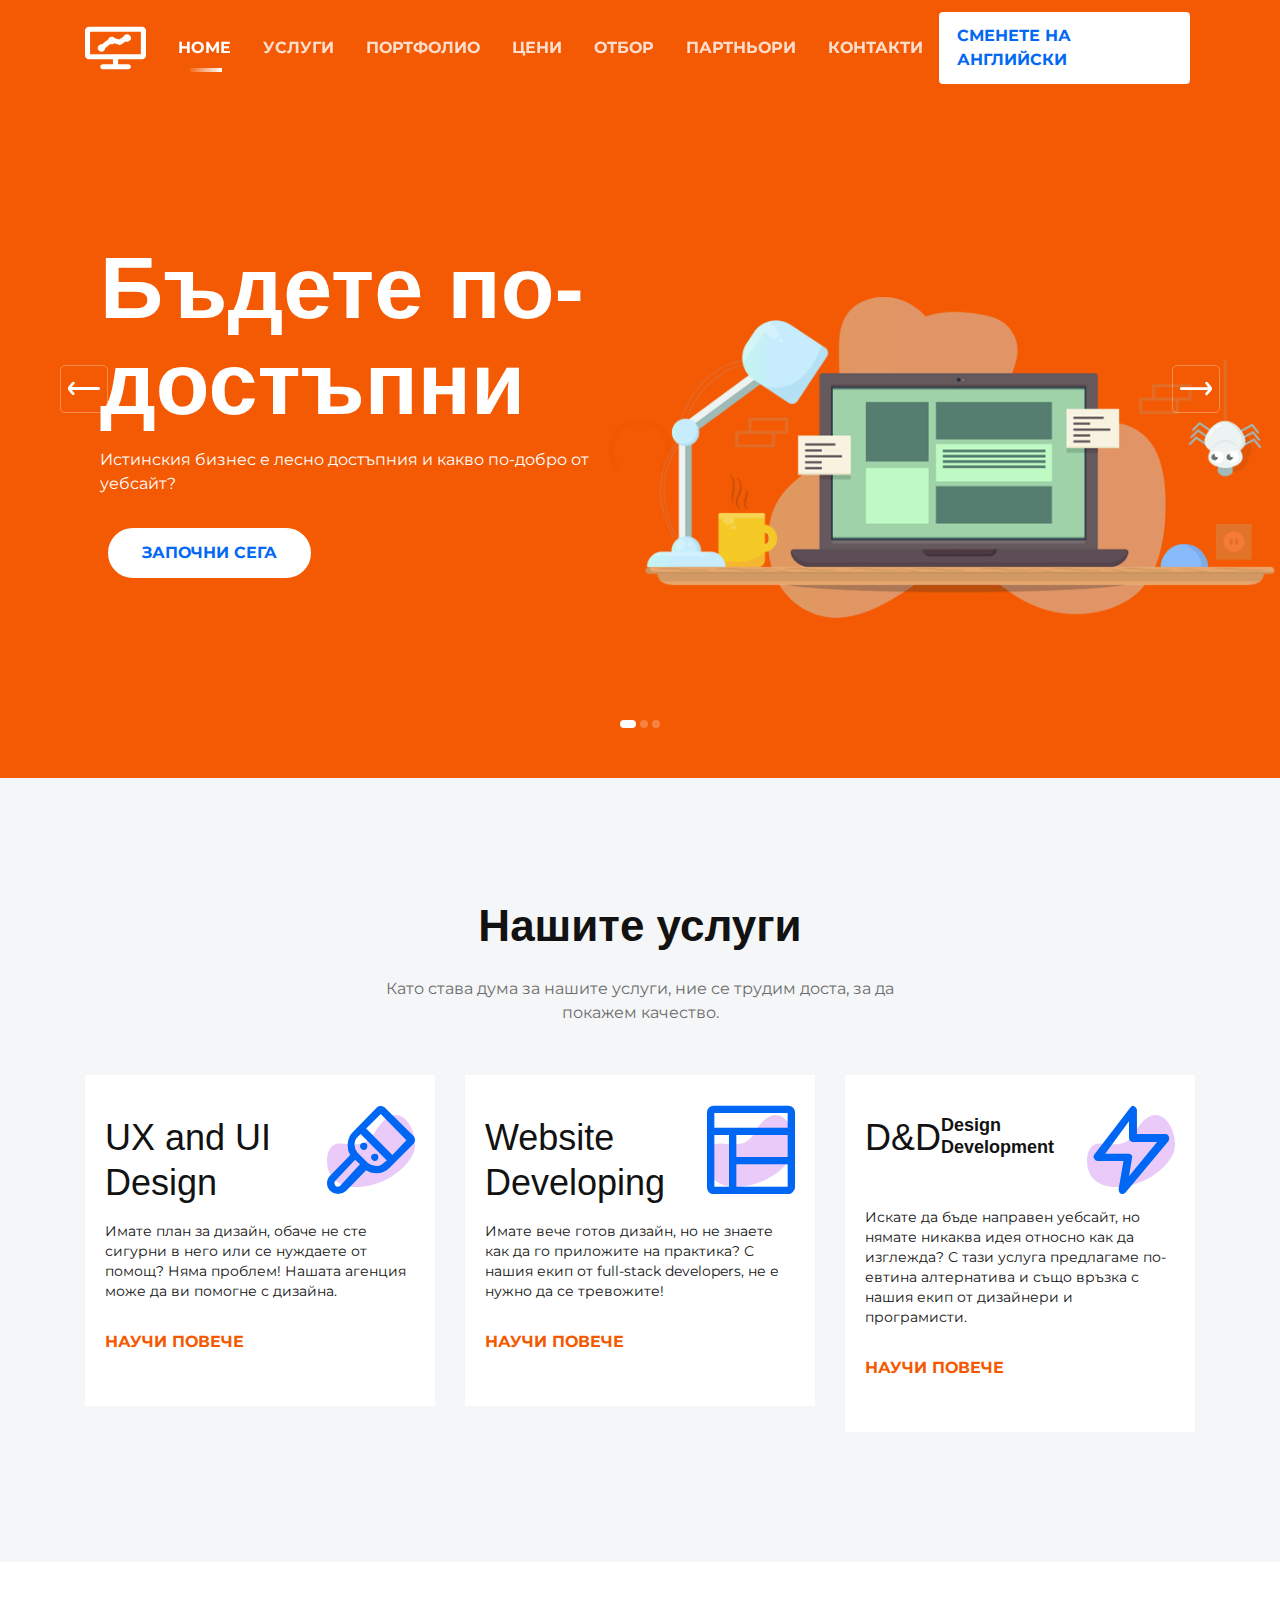
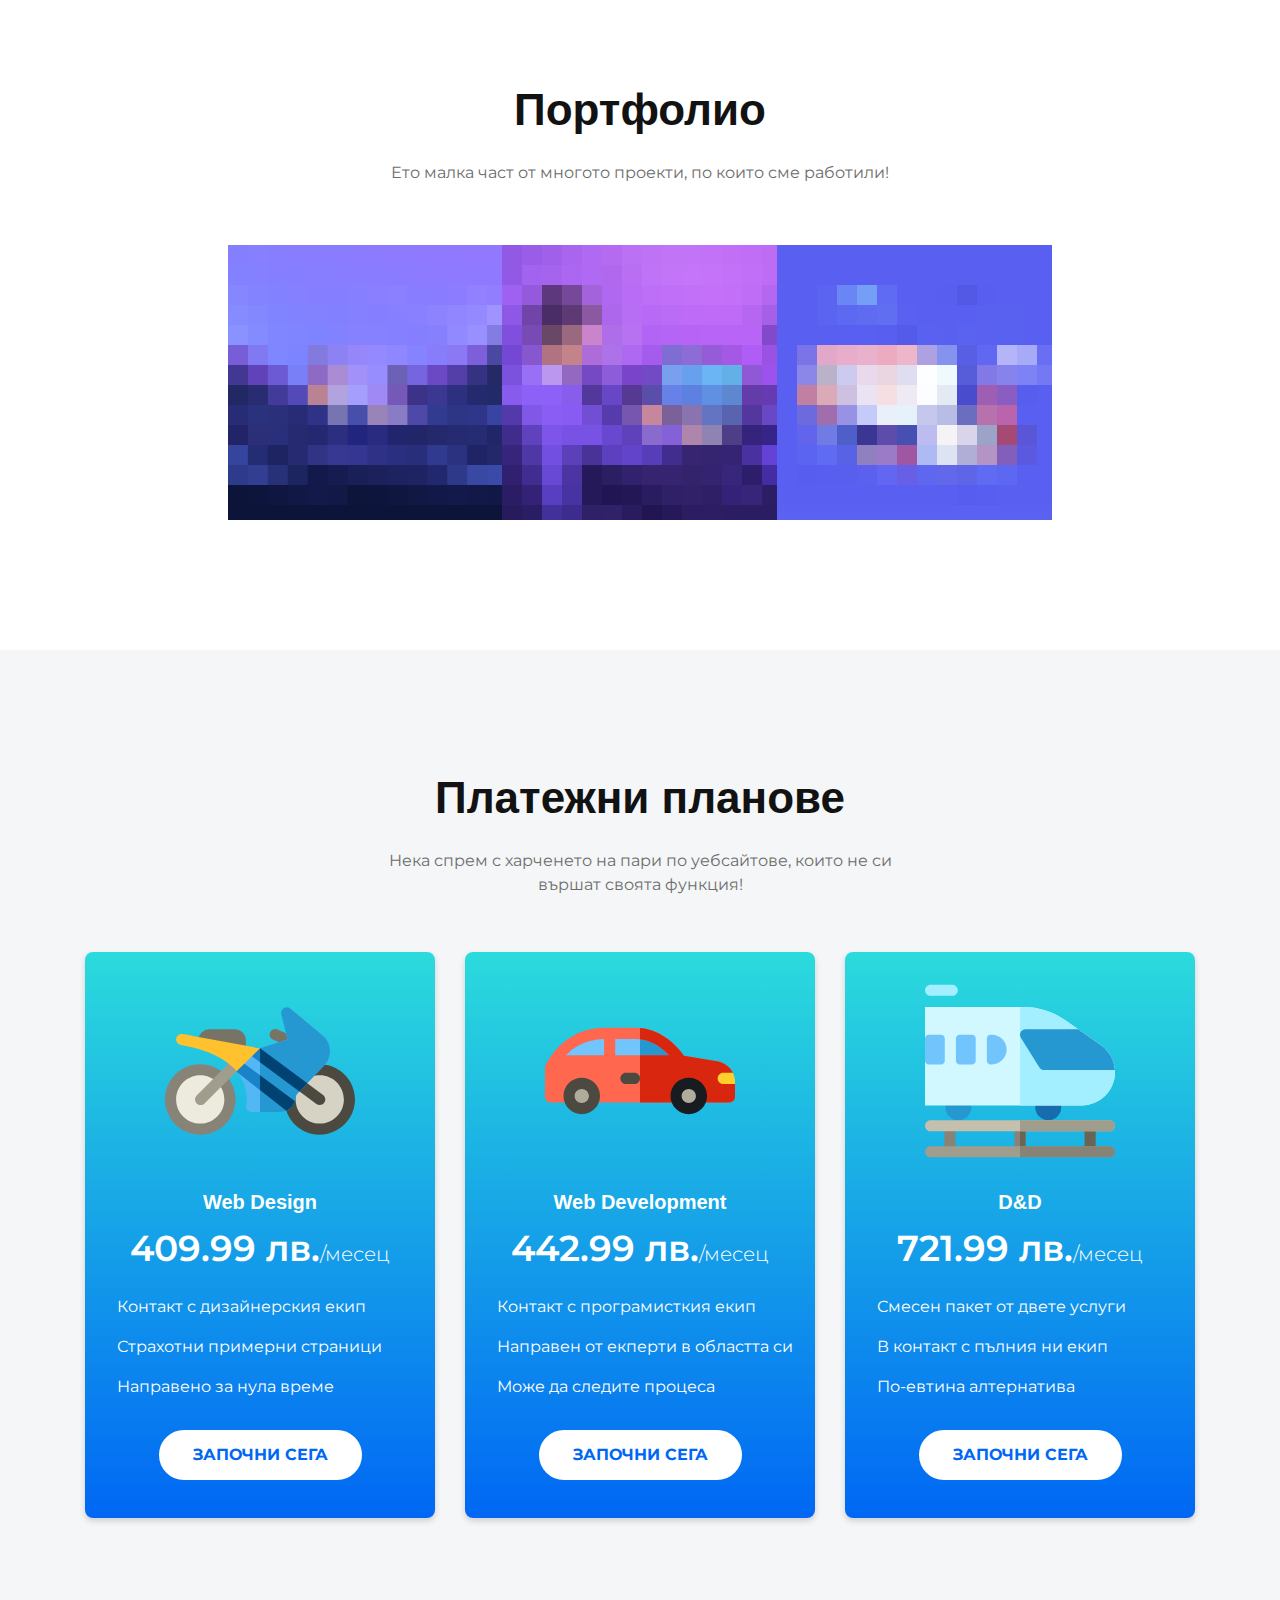
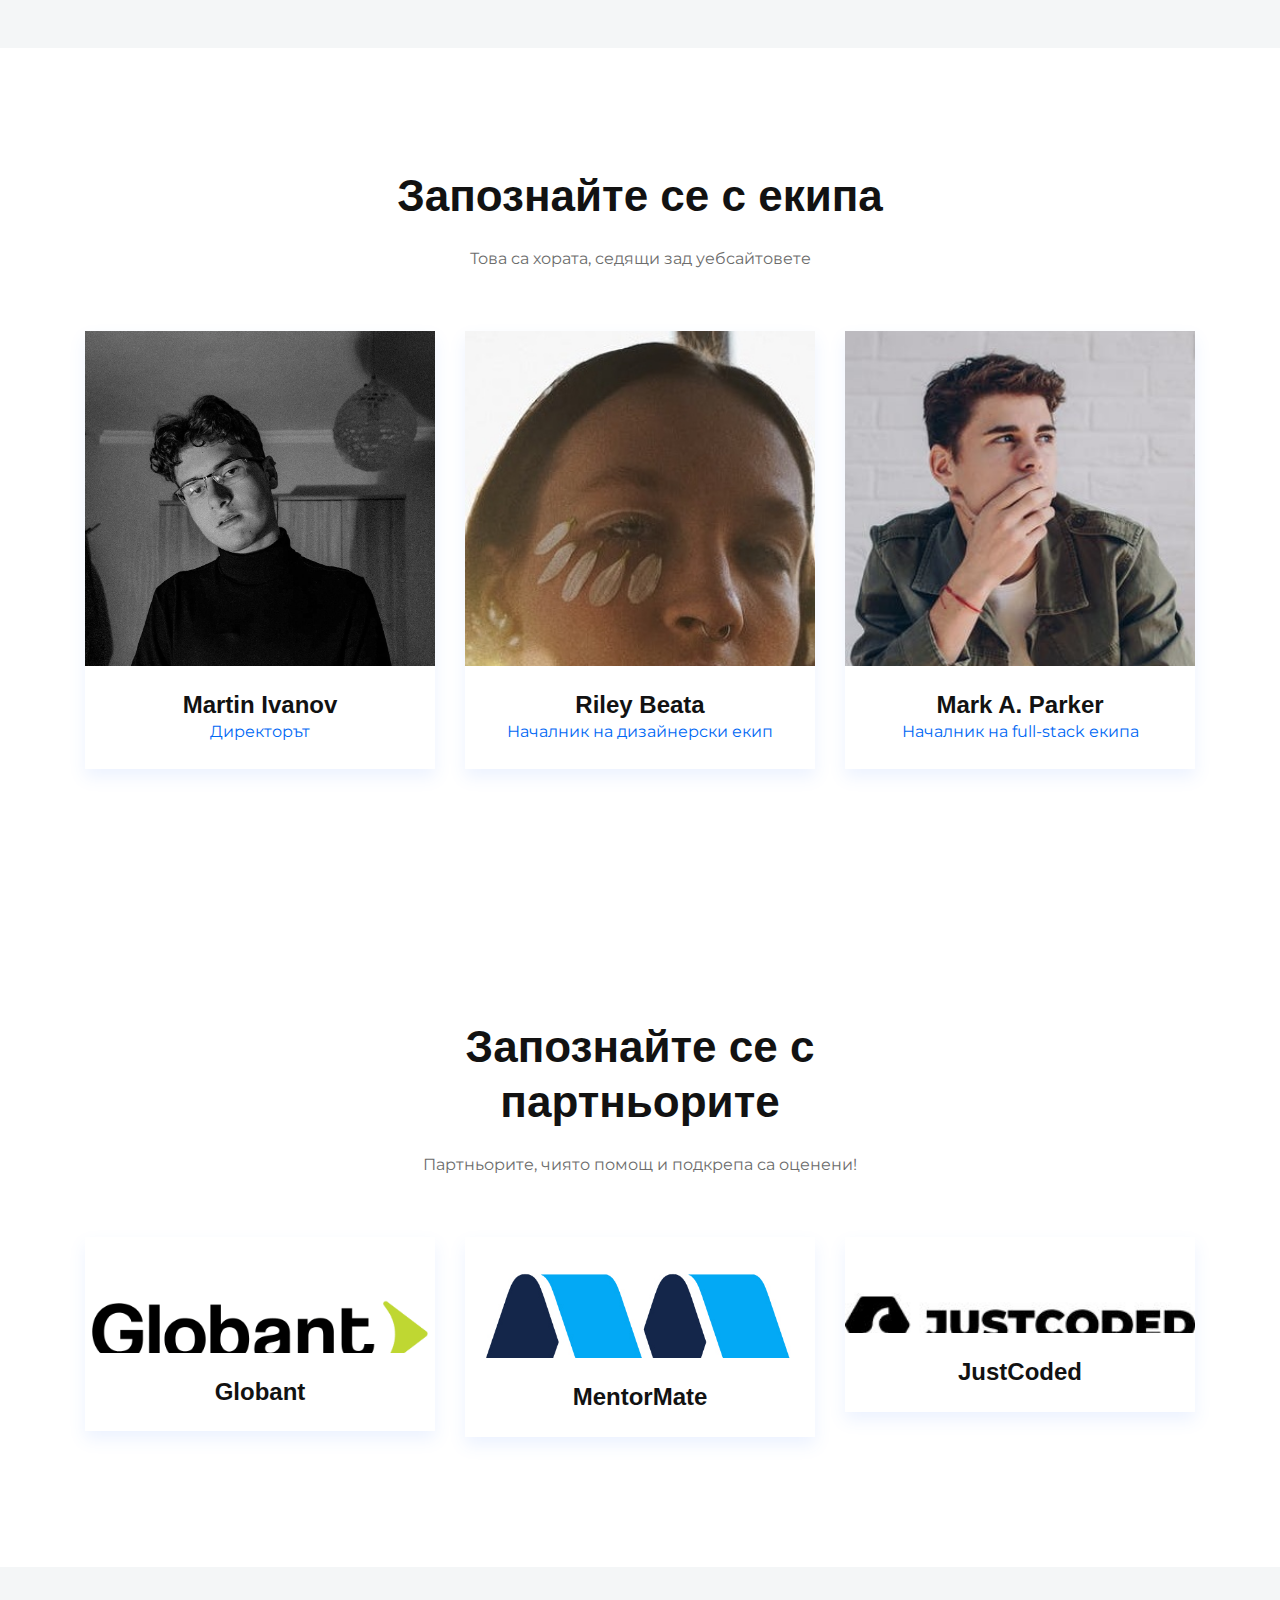
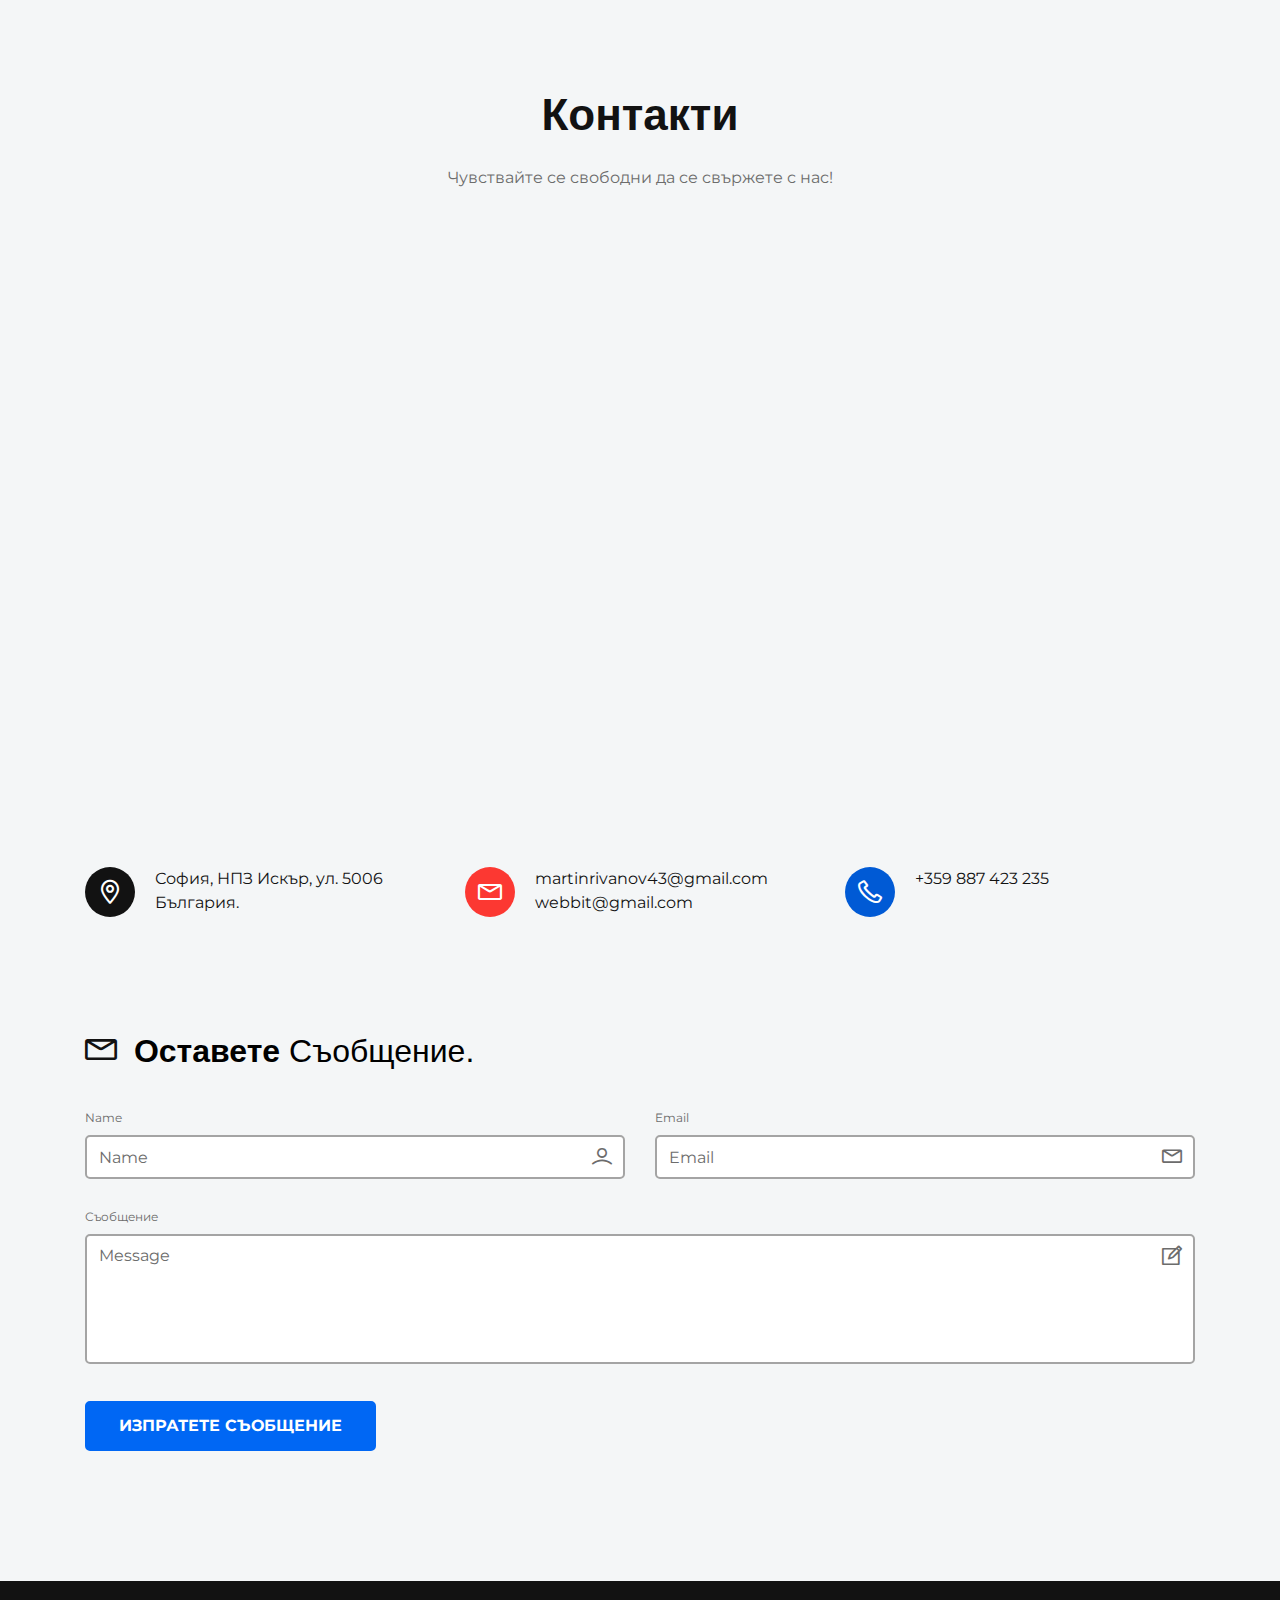
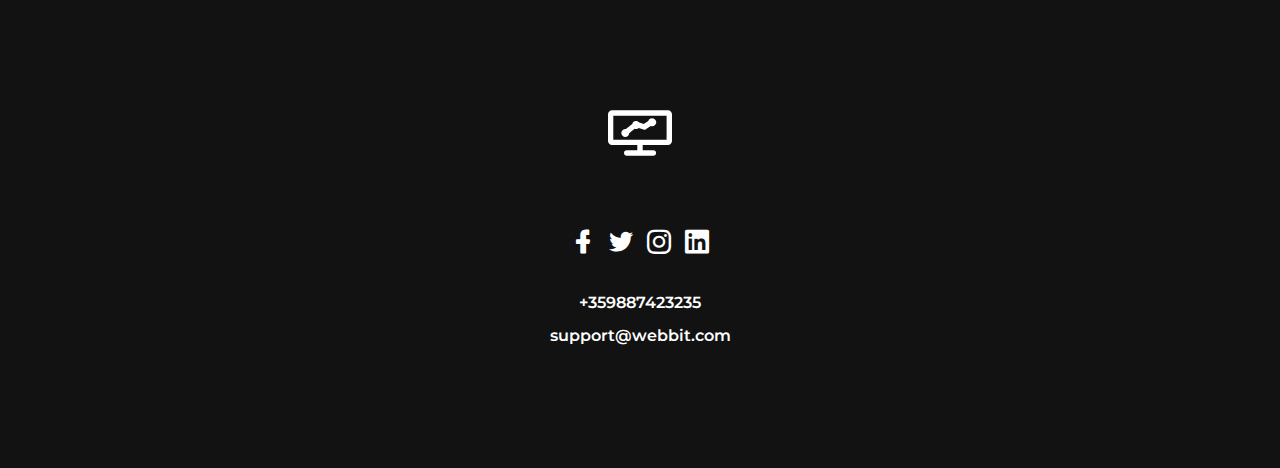
==== smash-template-opl/index-bg.html @ 9e61ef56 "Add files via upload" ====
<!doctype html>
<html class="no-js" lang="en">

<head>
    <meta charset="utf-8">
    
    <!--====== Title ======-->
    <title>Smash - Bootstrap Business Template</title>
    
    <meta name="description" content="">
    <meta name="viewport" content="width=device-width, initial-scale=1">

    <!--====== Favicon Icon ======-->
    <link rel="shortcut icon" href="assets/images/favicon.png" type="image/png">
        
    <!--====== Magnific Popup CSS ======-->
    <link rel="stylesheet" href="assets/css/magnific-popup.css">
        
    <!--====== Slick CSS ======-->
    <link rel="stylesheet" href="assets/css/slick.css">
        
    <!--====== Line Icons CSS ======-->
    <link rel="stylesheet" href="assets/css/LineIcons.css">
        
    <!--====== Bootstrap CSS ======-->
    <link rel="stylesheet" href="assets/css/bootstrap.min.css">
    
    <!--====== Default CSS ======-->
    <link rel="stylesheet" href="assets/css/default.css">
    
    <!--====== Style CSS ======-->
    <link rel="stylesheet" href="assets/css/style-bg.css">
    
</head>

<body>
    <!--[if IE]>
    <p class="browserupgrade">You are using an <strong>outdated</strong> browser. Please <a href="https://browsehappy.com/">upgrade your browser</a> to improve your experience and security.</p>
  <![endif]-->
   
    <!--====== PRELOADER PART START ======-->

    <div class="preloader">
        <div class="loader">
            <div class="ytp-spinner">
                <div class="ytp-spinner-container">
                    <div class="ytp-spinner-rotator">
                        <div class="ytp-spinner-left">
                            <div class="ytp-spinner-circle"></div>
                        </div>
                        <div class="ytp-spinner-right">
                            <div class="ytp-spinner-circle"></div>
                        </div>
                    </div>
                </div>
            </div>
        </div>
    </div>

    <!--====== PRELOADER PART ENDS ======-->
    
    <!--====== NAVBAR TWO PART START ======-->

    <section class="navbar-area">
        <div class="container">
            <div class="row">
                <div class="col-lg-12">
                    <nav class="navbar navbar-expand-lg">
                       
                        <a class="navbar-brand" href="#">
                            <img src="assets/images/logo.svg" alt="Logo">
                        </a>
                        
                        <button class="navbar-toggler" type="button" data-toggle="collapse" data-target="#navbarTwo" aria-controls="navbarTwo" aria-expanded="false" aria-label="Toggle navigation">
                            <span class="toggler-icon"></span>
                            <span class="toggler-icon"></span>
                            <span class="toggler-icon"></span>
                        </button>

                        <div class="collapse navbar-collapse sub-menu-bar" id="navbarTwo">
                            <ul class="navbar-nav m-auto">
                                <li class="nav-item active"><a class="page-scroll" href="#home">home</a></li>
                                <li class="nav-item"><a class="page-scroll" href="#services">Услуги</a></li>
                                <li class="nav-item"><a class="page-scroll" href="#portfolio">Портфолио</a></li>
                                <li class="nav-item"><a class="page-scroll" href="#pricing">Цени</a></li>
                                <li class="nav-item"><a class="page-scroll" href="#team">Отбор</a></li>
                                <li class="nav-item"><a class="page-scroll" href="#partners">Партньори</a></li>
                                <li class="nav-item"><a class="page-scroll" href="#contact">Контакти</a></li>
                            </ul>
                        </div>
                        
                        <div class="navbar-btn d-none d-sm-inline-block">
                            <ul>
                                <li><a class="solid" href="index.html">Сменете на английски</a></li>
                            </ul>
                        </div>
                    </nav> <!-- navbar -->
                </div>
            </div> <!-- row -->
        </div> <!-- container -->
    </section>

    <!--====== NAVBAR TWO PART ENDS ======-->
    
    <!--====== SLIDER PART START ======-->

    <section id="home" class="slider_area">
        <div id="carouselThree" class="carousel slide" data-ride="carousel">
            <ol class="carousel-indicators">
                <li data-target="#carouselThree" data-slide-to="0" class="active"></li>
                <li data-target="#carouselThree" data-slide-to="1"></li>
                <li data-target="#carouselThree" data-slide-to="2"></li>
            </ol>

            <div class="carousel-inner">
                <div class="carousel-item active">
                    <div class="container">
                        <div>
                            <div class="col-lg-6">
                                <div class="slider-content">
                                    <h1 class="title">Бъдете по-достъпни</h1>
                                    <p class="text">Истинския бизнес е лесно достъпния и какво по-добро от уебсайт?</p>
                                    <ul class="slider-btn rounded-buttons">
                                        <li><a class="main-btn rounded-one page-scroll" href="#pricing">Започни Сега</a></li>
                                    </ul>
                                </div>
                            </div>
                        </div> <!-- row -->
                    </div> <!-- container -->
                    <div class="slider-image-box d-none d-lg-flex align-items-end">
                        <div class="slider-image">
                            <img src="assets/images/slider/1.png" alt="Hero">
                        </div> <!-- slider-imgae -->
                    </div> <!-- slider-imgae box -->
                </div> <!-- carousel-item -->

                <div class="carousel-item">
                    <div class="container">
                        <div>
                            <div class="col-lg-6">
                                <div class="slider-content">
                                    <h1 class="title">Влезте в бъдещето</h1>
                                    <p class="text">Наша политика е, че добрият уебсайт е този с крачка напред във времето откъм дизайн и съдържание</p>
                                    <ul class="slider-btn rounded-buttons">
                                        <li><a class="main-btn rounded-one page-scroll" href="#pricing">Започни Сега</a></li>
                                    </ul>
                                </div>
                            </div>
                        </div> <!-- row -->
                    </div> <!-- container -->
                    <div class="slider-image-box d-none d-lg-flex align-items-end">
                        <div class="slider-image">
                            <img src="assets/images/slider/2.png" alt="Hero">
                        </div> <!-- slider-imgae -->
                    </div> <!-- slider-imgae box -->
                </div> <!-- carousel-item -->

                <div class="carousel-item">
                    <div class="container">
                        <div>
                            <div class="col-lg-6">
                                <div class="slider-content">
                                    <h1 class="title">Експерти в областта си</h1>
                                    <p class="text">Събрахме експерти на едно място с една цел - да помагат на бизнеса.</p>
                                    <ul class="slider-btn rounded-buttons">
                                        <li><a class="main-btn rounded-one page-scroll" href="#pricing">Започни Сега</a></li>
                                    </ul>
                                </div> <!-- slider-content -->
                            </div>
                        </div> <!-- row -->
                    </div> <!-- container -->
                    <div class="slider-image-box d-none d-lg-flex align-items-end">
                        <div class="slider-image">
                            <img src="assets/images/slider/3.png" alt="Hero">
                        </div> <!-- slider-imgae -->
                    </div> <!-- slider-imgae box -->
                </div> <!-- carousel-item -->
            </div>

            <a class="carousel-control-prev" href="#carouselThree" role="button" data-slide="prev">
                <i class="lni lni-arrow-left"></i>
            </a>
            <a class="carousel-control-next" href="#carouselThree" role="button" data-slide="next">
                <i class="lni lni-arrow-right"></i>
            </a>
        </div>
    </section>

    <!--====== SLIDER PART ENDS ======-->
    
    <!--====== FEATRES TWO PART START ======-->

    <section id="services" class="features-area">
        <div class="container">
            <div class="row justify-content-center">
                <div class="col-lg-6 col-md-10">
                    <div class="section-title text-center pb-10">
                        <h3 class="title">Нашите услуги</h3>
                        <p class="text">Като става дума за нашите услуги, ние се трудим доста, за да покажем качество.</p>
                    </div> <!-- row -->
                </div>
            </div> <!-- row -->
            <div class="row justify-content-center">
                <div class="col-lg-4 col-md-7 col-sm-9">
                    <div class="single-features mt-40">
                        <div class="features-title-icon d-flex justify-content-between">
                            <h4 class="features-title"><a href="#">UX and UI Design</a></h4>
                            <div class="features-icon">
                                <i class="lni lni-brush"></i>
                                <img class="shape" src="assets/images/f-shape-1.svg" alt="Shape">
                            </div>
                        </div>
                        <div class="features-content">
                            <p class="text">Имате план за дизайн, обаче не сте сигурни в него или се нуждаете от помощ? Няма проблем! Нашата агенция може да ви помогне с дизайна.</p>
                            <a class="features-btn" href="#">НАУЧИ ПОВЕЧЕ</a>
                        </div>
                    </div> <!-- single features -->
                </div>
                <div class="col-lg-4 col-md-7 col-sm-9">
                    <div class="single-features mt-40">
                        <div class="features-title-icon d-flex justify-content-between">
                            <h4 class="features-title"><a href="#">Website Developing</a></h4>
                            <div class="features-icon">
                                <i class="lni lni-layout"></i>
                                <img class="shape" src="assets/images/f-shape-1.svg" alt="Shape">
                            </div>
                        </div>
                        <div class="features-content">
                            <p class="text">Имате вече готов дизайн, но не знаете как да го приложите на практика? С нашия екип от full-stack developers, не е нужно да се тревожите!</p>
                            <a class="features-btn" href="#">НАУЧИ ПОВЕЧЕ</a>
                        </div>
                    </div> <!-- single features -->
                </div>
                <div class="col-lg-4 col-md-7 col-sm-9">
                    <div class="single-features mt-40">
                        <div class="features-title-icon d-flex justify-content-between">
                            <h4 class="features-title"><a href="#">D&D</a></h4>
                            <h5>Design Development</h5>
                            <div class="features-icon">
                                <i class="lni lni-bolt"></i>
                                <img class="shape" src="assets/images/f-shape-1.svg" alt="Shape">
                            </div>
                        </div>
                        <div class="features-content">
                            <p class="text">Искате да бъде направен уебсайт, но нямате никаква идея относно как да изглежда? С тази услуга предлагаме по-евтина алтернатива и също връзка с нашия екип от дизайнери и програмисти.</p>
                            <a class="features-btn" href="#">НАУЧИ ПОВЕЧЕ</a>
                        </div>
                    </div> <!-- single features -->
                </div>
            </div> <!-- row -->
        </div> <!-- container -->
    </section>

    <!--====== FEATRES TWO PART ENDS ======-->
    
    <!--====== PORTFOLIO PART START ======-->

    <section id="portfolio" class="portfolio-area portfolio-four pb-100">
        <div class="container">
            <div class="row justify-content-center">
                <div class="col-lg-6 col-md-10">
                    <div class="section-title text-center pb-10">
                        <h3 class="title">Портфолио</h3>
                        <p class="text">Ето малка част от многото проекти, по които сме работили!</p>
                    </div> <!-- section title -->
                </div>
            </div> <!-- row -->
            <div class="row">
                <div class="col-lg-9 col-md-9">
                    <div class="row no-gutters grid mt-50">
                        <div class="col-lg-4 col-sm-6 branding-4 planning-4">
                            <div class="single-portfolio">
                                <div class="portfolio-image">
                                    <a href="assets/websites/Demo Landing/index.html"><img src="assets/images/portfolio/1.png" alt=""></a>
                                </div>
                            </div> <!-- single portfolio -->
                        </div>
                        <div class="col-lg-4 col-sm-6 marketing-4 research-4">
                            <div class="single-portfolio">
                                <div class="portfolio-image">
                                    <a href="assets/websites/Exam/index.html"><img src="assets/images/portfolio/2.png" alt=""></a>
                                </div>
                            </div> <!-- single portfolio -->
                        </div>
                        <div class="col-lg-4 col-sm-6 branding-4 marketing-4">
                            <div class="single-portfolio">
                                <div class="portfolio-image">
                                    <a href="assets/websites/The Eating Healthy Experience/index.html"><img src="assets/images/portfolio/3.png" alt=""></a>
                                </div>
                            </div> <!-- single portfolio -->
                        </div>
                    </div> <!-- row -->
                </div>
            </div> <!-- row -->
        </div> <!-- container -->
    </section>

    <!--====== PORTFOLIO PART ENDS ======-->
    
    <!--====== PRINICNG START ======-->

    <section id="pricing" class="pricing-area ">
        <div class="container">
            <div class="row justify-content-center">
                <div class="col-lg-6 col-md-10">
                    <div class="section-title text-center pb-25">
                        <h3 class="title">Платежни планове</h3>
                        <p class="text">Нека спрем с харченето на пари по уебсайтове, които не си вършат своята функция!</p>
                    </div> <!-- section title -->
                </div>
            </div> <!-- row -->
            <div class="row justify-content-center">
                <div class="col-lg-4 col-md-7 col-sm-9">
                    <div class="pricing-style mt-30">
                        <div class="pricing-icon text-center">
                            <img src="assets/images/basic.svg" alt="">
                        </div>
                        <div class="pricing-header text-center">
                            <h5 class="sub-title">Web Design</h5>
                            <p class="month"><span class="price">409.99 лв.</span>/месец</p>
                        </div>
                        <div class="pricing-list">
                            <ul>
                                <li><i class="lni lni-check-mark-circle"></i> Контакт с дизайнерския екип</li>
                                <li><i class="lni lni-check-mark-circle"></i> Страхотни примерни страници</li>
                                <li><i class="lni lni-check-mark-circle"></i> Направено за нула време</li>
                            </ul>
                        </div>
                        <div class="pricing-btn rounded-buttons text-center">
                            <a class="main-btn rounded-one" href="#">Започни Сега</a>
                        </div>    
                    </div> <!-- pricing style one -->
                </div>
                
                <div class="col-lg-4 col-md-7 col-sm-9">
                    <div class="pricing-style mt-30">
                        <div class="pricing-icon text-center">
                            <img src="assets/images/pro.svg" alt="">
                        </div>
                        <div class="pricing-header text-center">
                            <h5 class="sub-title">Web Development</h5>
                            <p class="month"><span class="price">442.99 лв.</span>/месец</p>
                        </div>
                        <div class="pricing-list">
                            <ul>
                                <li><i class="lni lni-check-mark-circle"></i> Контакт с програмисткия екип</li>
                                <li><i class="lni lni-check-mark-circle"></i> Направен от екперти в областта си</li>
                                <li><i class="lni lni-check-mark-circle"></i> Може да следите процеса</li>
                            </ul>
                        </div>
                        <div class="pricing-btn rounded-buttons text-center">
                            <a class="main-btn rounded-one" href="#">Започни Сега</a>
                        </div>
                    </div> <!-- pricing style one -->
                </div>
                
                <div class="col-lg-4 col-md-7 col-sm-9">
                    <div class="pricing-style mt-30">
                        <div class="pricing-icon text-center">
                            <img src="assets/images/enterprise.svg" alt="">
                        </div>
                        <div class="pricing-header text-center">
                            <h5 class="sub-title">D&D</h5>
                            <p class="month"><span class="price">721.99 лв.</span>/месец</p>
                        </div>
                        <div class="pricing-list">
                            <ul>
                                <li><i class="lni lni-check-mark-circle"></i> Смесен пакет от двете услуги</li>
                                <li><i class="lni lni-check-mark-circle"></i> В контакт с пълния ни екип</li>
                                <li><i class="lni lni-check-mark-circle"></i> По-евтина алтернатива</li>
                            </ul>
                        </div>
                        <div class="pricing-btn rounded-buttons text-center">
                            <a class="main-btn rounded-one" href="#">Започни Сега</a>
                        </div>
                    </div> <!-- pricing style one -->
                </div>
            </div> <!-- row -->
        </div> <!-- container -->
    </section>

    <!--====== PRINICNG ENDS ======-->
    
    <!--====== TEAM START ======-->

    <section id="team" class="team-area pt-120 pb-130">
        <div class="container">
            <div class="row justify-content-center">
                <div class="col-lg-6 col-md-10">
                    <div class="section-title text-center pb-30">
                        <h3 class="title">Запознайте се с екипа</h3>
                        <p class="text">Това са хората, седящи зад уебсайтовете</p>
                    </div> <!-- section title -->
                </div>
            </div> <!-- row -->
            <div class="row">
                <div class="col-lg-4 col-sm-6">
                    <div class="team-style-eleven text-center mt-30 wow fadeIn" data-wow-duration="1s" data-wow-delay="0s">
                        <div class="team-image">
                            <img src="assets/images/team-1.jpg" alt="Team">
                        </div>
                        <div class="team-content">
                            <div class="team-social">
                                <ul class="social">
                                    <li><a href="#"><i class="lni lni-facebook-filled"></i></a></li>
                                    <li><a href="#"><i class="lni lni-instagram"></i></a></li>
                                </ul>
                            </div>
                            <h4 class="team-name"><a href="#">Martin Ivanov</a></h4>
                            <span class="sub-title">Директорът</span>
                        </div>
                    </div> <!-- single team -->
                </div>
                <div class="col-lg-4 col-sm-6">
                    <div class="team-style-eleven text-center mt-30 wow fadeIn" data-wow-duration="1s" data-wow-delay="0s">
                        <div class="team-image">
                            <img src="assets/images/team-2.jpg" alt="Team">
                        </div>
                        <div class="team-content">
                            <div class="team-social">
                                <ul class="social">
                                    <li><a href="#"><i class="lni lni-facebook-filled"></i></a></li>
                                    <li><a href="#"><i class="lni lni-twitter-original"></i></a></li>
                                    <li><a href="#"><i class="lni lni-linkedin-original"></i></a></li>
                                    <li><a href="#"><i class="lni lni-instagram"></i></a></li>
                                </ul>
                            </div>
                            <h4 class="team-name"><a href="#">Riley Beata</a></h4>
                            <span class="sub-title">Началник на дизайнерски екип</span>
                        </div>
                    </div> <!-- single team -->
                </div>
                <div class="col-lg-4 col-sm-6">
                    <div class="team-style-eleven text-center mt-30 wow fadeIn" data-wow-duration="1s" data-wow-delay="0s">
                        <div class="team-image">
                            <img src="assets/images/team-3.jpg" alt="Team">
                        </div>
                        <div class="team-content">
                            <div class="team-social">
                                <ul class="social">
                                    <li><a href="#"><i class="lni lni-facebook-filled"></i></a></li>
                                    <li><a href="#"><i class="lni lni-twitter-original"></i></a></li>
                                    <li><a href="#"><i class="lni lni-linkedin-original"></i></a></li>
                                    <li><a href="#"><i class="lni lni-instagram"></i></a></li>
                                </ul>
                            </div>
                            <h4 class="team-name"><a href="#">Mark A. Parker</a></h4>
                            <span class="sub-title">Началник на full-stack екипа</span>
                        </div>
                    </div> <!-- single team -->
                </div>
            </div> <!-- row -->
        </div> <!-- container -->
    </section>

    <!--====== TEAM  ENDS ======-->

    <section id="partners" class="team-area pt-120 pb-130">
        <div class="container">
            <div class="row justify-content-center">
                <div class="col-lg-6 col-md-10">
                    <div class="section-title text-center pb-30">
                        <h3 class="title">Запознайте се с партньорите</h3>
                        <p class="text">Партньорите, чиято помощ и подкрепа са оценени!</p>
                    </div> <!-- section title -->
                </div>
            </div> <!-- row -->
            <div class="row">
                <div class="col-lg-4 col-sm-6">
                    <div class="team-style-eleven text-center mt-30 wow fadeIn" data-wow-duration="1s" data-wow-delay="0s">
                        <div class="team-image">
                            <img src="assets/images/part-1.png" alt="Team">
                        </div>
                        <div class="team-content">
                            <h4 class="team-name"><a href="#">Globant</a></h4>
                        </div>
                    </div> <!-- single team -->
                </div>
                <div class="col-lg-4 col-sm-6">
                    <div class="team-style-eleven text-center mt-30 wow fadeIn" data-wow-duration="1s" data-wow-delay="0s">
                        <div class="team-image">
                            <img src="assets/images/partt-2.png" alt="Team">
                        </div>
                        <div class="team-content">
                            <h4 class="team-name"><a href="#">MentorMate</a></h4>
                        </div>
                    </div> <!-- single team -->
                </div>
                <div class="col-lg-4 col-sm-6">
                    <div class="team-style-eleven text-center mt-30 wow fadeIn" data-wow-duration="1s" data-wow-delay="0s">
                        <div class="team-image">
                            <img src="assets/images/part-3.jpg" alt="Team">
                        </div>
                        <div class="team-content">
                            <h4 class="team-name"><a href="#">JustCoded</a></h4>
                        </div>
                    </div> <!-- single team -->
                </div>
        </div> <!-- container -->
    </section>
    
    <!--====== CONTACT PART START ======-->

    <section id="contact" class="contact-area">
        <div class="container">
            <div class="row justify-content-center">
                <div class="col-lg-6 col-md-10">
                    <div class="section-title text-center pb-30">
                        <h3 class="title">Контакти</h3>
                        <p class="text">Чувствайте се свободни да се свържете с нас!</p>
                    </div> <!-- section title -->
                </div>
            </div> <!-- row -->
            <div class="row">
                <div class="col-lg-12">
                    <div class="contact-map mt-30">
                        <iframe id="gmap_canvas" src="https://maps.google.com/maps?q=Mission%20District%2C%20San%20Francisco%2C%20CA%2C%20USA&t=&z=13&ie=UTF8&iwloc=&output=embed" frameborder="0" scrolling="no" marginheight="0" marginwidth="0"></iframe>
                    </div> <!-- row -->
                </div>
            </div> <!-- row -->
            <div class="contact-info pt-30">
                <div class="row">
                    <div class="col-lg-4 col-md-6">
                        <div class="single-contact-info contact-color-1 mt-30 d-flex ">
                            <div class="contact-info-icon">
                                <i class="lni lni-map-marker"></i>
                            </div>
                            <div class="contact-info-content media-body">
                                <p class="text"> София, НПЗ Искър, ул. 5006<br>България.</p>
                            </div>
                        </div> <!-- single contact info -->
                    </div>
                    <div class="col-lg-4 col-md-6">
                        <div class="single-contact-info contact-color-2 mt-30 d-flex ">
                            <div class="contact-info-icon">
                                <i class="lni lni-envelope"></i>
                            </div>
                            <div class="contact-info-content media-body">
                                <p class="text">martinrivanov43@gmail.com</p>
                                <p class="text">webbit@gmail.com</p>
                            </div>
                        </div> <!-- single contact info -->
                    </div>
                    <div class="col-lg-4 col-md-6">
                        <div class="single-contact-info contact-color-3 mt-30 d-flex ">
                            <div class="contact-info-icon">
                                <i class="lni lni-phone"></i>
                            </div>
                            <div class="contact-info-content media-body">
                                <p class="text">+359 887 423 235</p>
                            </div>
                        </div> <!-- single contact info -->
                    </div>
                </div> <!-- row -->
            </div> <!-- contact info -->
            <div class="row">
                <div class="col-lg-12">
                    <div class="contact-wrapper form-style-two pt-115">
                        <h4 class="contact-title pb-10"><i class="lni lni-envelope"></i> Оставете <span>Съобщение.</span></h4>
                        
                        <form id="contact-form" action="assets/contact.php" method="post">
                            <div class="row">
                                <div class="col-md-6">
                                    <div class="form-input mt-25">
                                        <label>Name</label>
                                        <div class="input-items default">
                                            <input name="name" type="text" placeholder="Name">
                                            <i class="lni lni-user"></i>
                                        </div>
                                    </div> <!-- form input -->
                                </div>
                                <div class="col-md-6">
                                    <div class="form-input mt-25">
                                        <label>Email</label>
                                        <div class="input-items default">
                                            <input type="email" name="email" placeholder="Email">
                                            <i class="lni lni-envelope"></i>
                                        </div>
                                    </div> <!-- form input -->
                                </div>
                                <div class="col-md-12">
                                    <div class="form-input mt-25">
                                        <label>Съобщение</label>
                                        <div class="input-items default">
                                            <textarea name="massage" placeholder="Message"></textarea>
                                            <i class="lni lni-pencil-alt"></i>
                                        </div>
                                    </div> <!-- form input -->
                                </div>
                                <p class="form-message"></p>
                                <div class="col-md-12">
                                    <div class="form-input light-rounded-buttons mt-30">
                                        <button class="main-btn light-rounded-two">Изпратете съобщение</button>
                                    </div> <!-- form input -->
                                </div>
                            </div> <!-- row -->
                        </form>
                    </div> <!-- contact wrapper form -->
                </div>
            </div> <!-- row -->
        </div> <!-- container -->
    </section>

    <!--====== CONTACT PART ENDS ======-->
    
    <!--====== FOOTER PART START ======-->

    <section class="footer-area footer-dark">
        <div class="container">
            <div class="row justify-content-center">
                <div class="col-lg-6">
                    <div class="footer-logo text-center">
                        <a class="mt-30" href="index.html"><img src="assets/images/logo.svg" alt="Logo"></a>
                    </div> <!-- footer logo -->
                    <ul class="social text-center mt-60">
                        <li><a href="https://facebook.com/uideckHQ"><i class="lni lni-facebook-filled"></i></a></li>
                        <li><a href="https://twitter.com/uideckHQ"><i class="lni lni-twitter-original"></i></a></li>
                        <li><a href="https://instagram.com/uideckHQ"><i class="lni lni-instagram-original"></i></a></li>
                        <li><a href="#"><i class="lni lni-linkedin-original"></i></a></li>
                    </ul> <!-- social -->
                    <div class="footer-support text-center">
                        <span class="number">+359887423235</span>
                        <span class="mail">support@webbit.com</span>
                    </div>
                </div>
            </div> <!-- row -->
        </div> <!-- container -->
    </section>

    <!--====== FOOTER PART ENDS ======-->
    
    <!--====== BACK TOP TOP PART START ======-->

    <a href="#" class="back-to-top"><i class="lni lni-chevron-up"></i></a>

    <!--====== BACK TOP TOP PART ENDS ======-->    

    <!--====== PART START ======-->

<!--
    <section class="">
        <div class="container">
            <div class="row">
                <div class="col-lg-">
                    
                </div>
            </div>
        </div>
    </section>
-->

    <!--====== PART ENDS ======-->




    <!--====== Jquery js ======-->
    <script src="assets/js/vendor/jquery-1.12.4.min.js"></script>
    <script src="assets/js/vendor/modernizr-3.7.1.min.js"></script>
    
    <!--====== Bootstrap js ======-->
    <script src="assets/js/popper.min.js"></script>
    <script src="assets/js/bootstrap.min.js"></script>
    
    <!--====== Slick js ======-->
    <script src="assets/js/slick.min.js"></script>
    
    <!--====== Magnific Popup js ======-->
    <script src="assets/js/jquery.magnific-popup.min.js"></script>
    
    <!--====== Ajax Contact js ======-->
    <script src="assets/js/ajax-contact.js"></script>
    
    <!--====== Isotope js ======-->
    <script src="assets/js/imagesloaded.pkgd.min.js"></script>
    <script src="assets/js/isotope.pkgd.min.js"></script>
    
    <!--====== Scrolling Nav js ======-->
    <script src="assets/js/jquery.easing.min.js"></script>
    <script src="assets/js/scrolling-nav.js"></script>
    
    <!--====== Main js ======-->
    <script src="assets/js/main.js"></script>
    
</body>

</html>
---- smash-template-opl/assets/css/default.css ----
/* Deafult Margin & Padding */
/*-- Margin Top --*/
.mt-5 {
	margin-top: 5px;
}
.mt-10 {
	margin-top: 10px;
}
.mt-15 {
	margin-top: 15px;
}
.mt-20 {
	margin-top: 20px;
}
.mt-25 {
	margin-top: 25px;
}
.mt-30 {
	margin-top: 30px;
}
.mt-35 {
	margin-top: 35px;
}
.mt-40 {
	margin-top: 40px;
}
.mt-45 {
	margin-top: 45px;
}
.mt-50 {
	margin-top: 50px;
}
.mt-55 {
	margin-top: 55px;
}
.mt-60 {
	margin-top: 60px;
}
.mt-65 {
	margin-top: 65px;
}
.mt-70 {
	margin-top: 70px;
}
.mt-75 {
	margin-top: 75px;
}
.mt-80 {
	margin-top: 80px;
}
.mt-85 {
	margin-top: 85px;
}
.mt-90 {
	margin-top: 90px;
}
.mt-95 {
	margin-top: 95px;
}
.mt-100 {
	margin-top: 100px;
}
.mt-105 {
	margin-top: 105px;
}
.mt-110 {
	margin-top: 110px;
}
.mt-115 {
	margin-top: 115px;
}
.mt-120 {
	margin-top: 120px;
}
.mt-125 {
	margin-top: 125px;
}
.mt-130 {
	margin-top: 130px;
}
.mt-135 {
	margin-top: 135px;
}
.mt-140 {
	margin-top: 140px;
}
.mt-145 {
	margin-top: 145px;
}
.mt-150 {
	margin-top: 150px;
}
.mt-155 {
	margin-top: 155px;
}
.mt-160 {
	margin-top: 160px;
}
.mt-165 {
	margin-top: 165px;
}
.mt-170 {
	margin-top: 170px;
}
.mt-175 {
	margin-top: 175px;
}
.mt-180 {
	margin-top: 180px;
}
.mt-185 {
	margin-top: 185px;
}
.mt-190 {
	margin-top: 190px;
}
.mt-195 {
	margin-top: 195px;
}
.mt-200 {
	margin-top: 200px;
}
/*-- Margin Bottom --*/

.mb-5 {
	margin-bottom: 5px;
}
.mb-10 {
	margin-bottom: 10px;
}
.mb-15 {
	margin-bottom: 15px;
}
.mb-20 {
	margin-bottom: 20px;
}
.mb-25 {
	margin-bottom: 25px;
}
.mb-30 {
	margin-bottom: 30px;
}
.mb-35 {
	margin-bottom: 35px;
}
.mb-40 {
	margin-bottom: 40px;
}
.mb-45 {
	margin-bottom: 45px;
}
.mb-50 {
	margin-bottom: 50px;
}
.mb-55 {
	margin-bottom: 55px;
}
.mb-60 {
	margin-bottom: 60px;
}
.mb-65 {
	margin-bottom: 65px;
}
.mb-70 {
	margin-bottom: 70px;
}
.mb-75 {
	margin-bottom: 75px;
}
.mb-80 {
	margin-bottom: 80px;
}
.mb-85 {
	margin-bottom: 85px;
}
.mb-90 {
	margin-bottom: 90px;
}
.mb-95 {
	margin-bottom: 95px;
}
.mb-100 {
	margin-bottom: 100px;
}
.mb-105 {
	margin-bottom: 105px;
}
.mb-110 {
	margin-bottom: 110px;
}
.mb-115 {
	margin-bottom: 115px;
}
.mb-120 {
	margin-bottom: 120px;
}
.mb-125 {
	margin-bottom: 125px;
}
.mb-130 {
	margin-bottom: 130px;
}
.mb-135 {
	margin-bottom: 135px;
}
.mb-140 {
	margin-bottom: 140px;
}
.mb-145 {
	margin-bottom: 145px;
}
.mb-150 {
	margin-bottom: 150px;
}
.mb-155 {
	margin-bottom: 155px;
}
.mb-160 {
	margin-bottom: 160px;
}
.mb-165 {
	margin-bottom: 165px;
}
.mb-170 {
	margin-bottom: 170px;
}
.mb-175 {
	margin-bottom: 175px;
}
.mb-180 {
	margin-bottom: 180px;
}
.mb-185 {
	margin-bottom: 185px;
}
.mb-190 {
	margin-bottom: 190px;
}
.mb-195 {
	margin-bottom: 195px;
}
.mb-200 {
	margin-bottom: 200px;
}
/*-- margin left --*/
.ml-5 {
	margin-left: 5px;
}
.ml-10 {
	margin-left: 10px;
}
.ml-15 {
	margin-left: 15px;
}
.ml-20 {
	margin-left: 20px;
}
.ml-25 {
	margin-left: 25px;
}
.ml-30 {
	margin-left: 30px;
}
.ml-35 {
	margin-left: 35px;
}
.ml-40 {
	margin-left: 40px;
}
.ml-45 {
	margin-left: 45px;
}
.ml-50 {
	margin-left: 50px;
}
.ml-55 {
	margin-left: 55px;
}
.ml-60 {
	margin-left: 60px;
}
.ml-65 {
	margin-left: 65px;
}
.ml-70 {
	margin-left: 70px;
}
.ml-75 {
	margin-left: 75px;
}
.ml-80 {
	margin-left: 80px;
}
.ml-85 {
	margin-left: 85px;
}
.ml-90 {
	margin-left: 90px;
}
.ml-95 {
	margin-left: 95px;
}
.ml-100 {
	margin-left: 100px;
}
.ml-105 {
	margin-left: 105px;
}
.ml-110 {
	margin-left: 110px;
}
.ml-115 {
	margin-left: 115px;
}
.ml-120 {
	margin-left: 120px;
}
.ml-125 {
	margin-left: 125px;
}
.ml-130 {
	margin-left: 130px;
}
.ml-135 {
	margin-left: 135px;
}
.ml-140 {
	margin-left: 140px;
}
.ml-145 {
	margin-left: 145px;
}
.ml-150 {
	margin-left: 150px;
}
.ml-155 {
	margin-left: 155px;
}
.ml-160 {
	margin-left: 160px;
}
.ml-165 {
	margin-left: 165px;
}
.ml-170 {
	margin-left: 170px;
}
.ml-175 {
	margin-left: 175px;
}
.ml-180 {
	margin-left: 180px;
}
.ml-185 {
	margin-left: 185px;
}
.ml-190 {
	margin-left: 190px;
}
.ml-195 {
	margin-left: 195px;
}
.ml-200 {
	margin-left: 200px;
}
/*-- margin right --*/
.mr-5 {
	margin-right: 5px;
}
.mr-10 {
	margin-right: 10px;
}
.mr-15 {
	margin-right: 15px;
}
.mr-20 {
	margin-right: 20px;
}
.mr-25 {
	margin-right: 25px;
}
.mr-30 {
	margin-right: 30px;
}
.mr-35 {
	margin-right: 35px;
}
.mr-40 {
	margin-right: 40px;
}
.mr-45 {
	margin-right: 45px;
}
.mr-50 {
	margin-right: 50px;
}
.mr-55 {
	margin-right: 55px;
}
.mr-60 {
	margin-right: 60px;
}
.mr-65 {
	margin-right: 65px;
}
.mr-70 {
	margin-right: 70px;
}
.mr-75 {
	margin-right: 75px;
}
.mr-80 {
	margin-right: 80px;
}
.mr-85 {
	margin-right: 85px;
}
.mr-90 {
	margin-right: 90px;
}
.mr-95 {
	margin-right: 95px;
}
.mr-100 {
	margin-right: 100px;
}
.mr-105 {
	margin-right: 105px;
}
.mr-110 {
	margin-right: 110px;
}
.mr-115 {
	margin-right: 115px;
}
.mr-120 {
	margin-right: 120px;
}
.mr-125 {
	margin-right: 125px;
}
.mr-130 {
	margin-right: 130px;
}
.mr-135 {
	margin-right: 135px;
}
.mr-140 {
	margin-right: 140px;
}
.mr-145 {
	margin-right: 145px;
}
.mr-150 {
	margin-right: 150px;
}
.mr-155 {
	margin-right: 155px;
}
.mr-160 {
	margin-right: 160px;
}
.mr-165 {
	margin-right: 165px;
}
.mr-170 {
	margin-right: 170px;
}
.mr-175 {
	margin-right: 175px;
}
.mr-180 {
	margin-right: 180px;
}
.mr-185 {
	margin-right: 185px;
}
.mr-190 {
	margin-right: 190px;
}
.mr-195 {
	margin-right: 195px;
}
.mr-200 {
	margin-right: 200px;
}


/*-- Padding Top --*/

.pt-5 {
	padding-top: 5px;
}
.pt-10 {
	padding-top: 10px;
}
.pt-15 {
	padding-top: 15px;
}
.pt-20 {
	padding-top: 20px;
}
.pt-25 {
	padding-top: 25px;
}
.pt-30 {
	padding-top: 30px;
}
.pt-35 {
	padding-top: 35px;
}
.pt-40 {
	padding-top: 40px;
}
.pt-45 {
	padding-top: 45px;
}
.pt-50 {
	padding-top: 50px;
}
.pt-55 {
	padding-top: 55px;
}
.pt-60 {
	padding-top: 60px;
}
.pt-65 {
	padding-top: 65px;
}
.pt-70 {
	padding-top: 70px;
}
.pt-75 {
	padding-top: 75px;
}
.pt-80 {
	padding-top: 80px;
}
.pt-85 {
	padding-top: 85px;
}
.pt-90 {
	padding-top: 90px;
}
.pt-95 {
	padding-top: 95px;
}
.pt-100 {
	padding-top: 100px;
}
.pt-105 {
	padding-top: 105px;
}
.pt-110 {
	padding-top: 110px;
}
.pt-115 {
	padding-top: 115px;
}
.pt-120 {
	padding-top: 120px;
}
.pt-125 {
	padding-top: 125px;
}
.pt-130 {
	padding-top: 130px;
}
.pt-135 {
	padding-top: 135px;
}
.pt-140 {
	padding-top: 140px;
}
.pt-145 {
	padding-top: 145px;
}
.pt-150 {
	padding-top: 150px;
}
.pt-155 {
	padding-top: 155px;
}
.pt-160 {
	padding-top: 160px;
}
.pt-165 {
	padding-top: 165px;
}
.pt-170 {
	padding-top: 170px;
}
.pt-175 {
	padding-top: 175px;
}
.pt-180 {
	padding-top: 180px;
}
.pt-185 {
	padding-top: 185px;
}
.pt-190 {
	padding-top: 190px;
}
.pt-195 {
	padding-top: 195px;
}
.pt-200 {
	padding-top: 200px;
}
/*-- Padding Bottom --*/

.pb-5 {
	padding-bottom: 5px;
}
.pb-10 {
	padding-bottom: 10px;
}
.pb-15 {
	padding-bottom: 15px;
}
.pb-20 {
	padding-bottom: 20px;
}
.pb-25 {
	padding-bottom: 25px;
}
.pb-30 {
	padding-bottom: 30px;
}
.pb-35 {
	padding-bottom: 35px;
}
.pb-40 {
	padding-bottom: 40px;
}
.pb-45 {
	padding-bottom: 45px;
}
.pb-50 {
	padding-bottom: 50px;
}
.pb-55 {
	padding-bottom: 55px;
}
.pb-60 {
	padding-bottom: 60px;
}
.pb-65 {
	padding-bottom: 65px;
}
.pb-70 {
	padding-bottom: 70px;
}
.pb-75 {
	padding-bottom: 75px;
}
.pb-80 {
	padding-bottom: 80px;
}
.pb-85 {
	padding-bottom: 85px;
}
.pb-90 {
	padding-bottom: 90px;
}
.pb-95 {
	padding-bottom: 95px;
}
.pb-100 {
	padding-bottom: 100px;
}
.pb-105 {
	padding-bottom: 105px;
}
.pb-110 {
	padding-bottom: 110px;
}
.pb-115 {
	padding-bottom: 115px;
}
.pb-120 {
	padding-bottom: 120px;
}
.pb-125 {
	padding-bottom: 125px;
}
.pb-130 {
	padding-bottom: 130px;
}
.pb-135 {
	padding-bottom: 135px;
}
.pb-140 {
	padding-bottom: 140px;
}
.pb-145 {
	padding-bottom: 145px;
}
.pb-150 {
	padding-bottom: 150px;
}
.pb-155 {
	padding-bottom: 155px;
}
.pb-160 {
	padding-bottom: 160px;
}
.pb-165 {
	padding-bottom: 165px;
}
.pb-170 {
	padding-bottom: 170px;
}
.pb-175 {
	padding-bottom: 175px;
}
.pb-180 {
	padding-bottom: 180px;
}
.pb-185 {
	padding-bottom: 185px;
}
.pb-190 {
	padding-bottom: 190px;
}
.pb-195 {
	padding-bottom: 195px;
}
.pb-200 {
	padding-bottom: 200px;
}

/*-- Padding left --*/

.pl-0 {
	padding-left: 0px;
}
.pl-5 {
	padding-left: 5px;
}
.pl-10 {
	padding-left: 10px;
}
.pl-15 {
	padding-left: 15px;
}
.pl-20 {
	padding-left: 20px;
}
.pl-25 {
	padding-left: 25px;
}
.pl-30 {
	padding-left: 30px;
}
.pl-35 {
	padding-left: 35px;
}
.pl-40 {
	padding-left: 40px;
}
.pl-45 {
	padding-left: 45px;
}
.pl-50 {
	padding-left: 50px;
}
.pl-55 {
	padding-left: 55px;
}
.pl-60 {
	padding-left: 60px;
}
.pl-65 {
	padding-left: 65px;
}
.pl-70 {
	padding-left: 70px;
}
.pl-75 {
	padding-left: 75px;
}
.pl-80 {
	padding-left: 80px;
}
.pl-85 {
	padding-left: 85px;
}
.pl-90 {
	padding-left: 90px;
}
.pl-100 {
	padding-left: 100px;
}
.pl-105 {
	padding-left: 105px;
}
.pl-110 {
	padding-left: 110px;
}
.pl-115 {
	padding-left: 115px;
}
.pl-120 {
	padding-left: 120px;
}
.pl-125 {
	padding-left: 125px;
}
/*-- Padding right --*/

.pr-0 {
	padding-right: 0px;
}
.pr-5 {
	padding-right: 5px;
}
.pr-10 {
	padding-right: 10px;
}
.pr-15 {
	padding-right: 15px;
}
.pr-20 {
	padding-right: 20px;
}
.pr-25 {
	padding-right: 25px;
}
.pr-30 {
	padding-right: 30px;
}
.pr-35 {
	padding-right: 35px;
}
.pr-40 {
	padding-right: 40px;
}
.pr-45 {
	padding-right: 45px;
}
.pr-50 {
	padding-right: 50px;
}
.pr-55 {
	padding-right: 55px;
}
.pr-60 {
	padding-right: 60px;
}
.pr-65 {
	padding-right: 65px;
}
.pr-70 {
	padding-right: 70px;
}
.pr-75 {
	padding-right: 75px;
}
.pr-80 {
	padding-right: 80px;
}
.pr-85 {
	padding-right: 85px;
}
.pr-90 {
	padding-right: 90px;
}
.pr-95 {
	padding-right: 95px;
}
.pr-100 {
	padding-right: 100px;
}
.pr-105 {
	padding-right: 105px;
}
/* Background Color */

.gray-bg {
	background: #f6f6f6;
}
.white-bg {
	background: #fff;
}
.black-bg {
	background: #222;
}
/* Color */

.white {
	color: #fff;
}
.black {
	color: #222;
}
/* black overlay */

[data-overlay] {
	position: relative;
}
[data-overlay]::before {
	background: #000 none repeat scroll 0 0;
	content: "";
	height: 100%;
	left: 0;
	position: absolute;
	top: 0;
	width: 100%;
	z-index: 1;
}
[data-overlay="3"]::before {
	opacity: 0.3;
}
[data-overlay="4"]::before {
	opacity: 0.4;
}
[data-overlay="5"]::before {
	opacity: 0.5;
}
[data-overlay="6"]::before {
	opacity: 0.6;
}
[data-overlay="7"]::before {
	opacity: 0.7;
}
[data-overlay="8"]::before {
	opacity: 0.8;
}
[data-overlay="9"]::before {
	opacity: 0.9;
}
---- smash-template-opl/assets/css/style-bg.css ----
/*-----------------------------------------------------------------------------------

    Template Name: Smash - Bootstrap Template
    Template URI: uideck.com
    Author: UIdeck
    Version: 1.0

-----------------------------------------------------------------------------------

    CSS INDEX
    ===================

    01. Theme default CSS
	02. Header
    03. Hero
	04. Footer

-----------------------------------------------------------------------------------*/
/*===========================
      01.COMMON css 
===========================*/
@import url('https://fonts.googleapis.com/css2?family=Montserrat:wght@300;400;500;600;700;800&display=swap');
body {
  font-family: 'Montserrat', sans-serif;
  font-weight: normal;
  font-style: normal;
  color: #121212; }

* {
  margin: 0;
  padding: 0;
  -webkit-box-sizing: border-box;
  -moz-box-sizing: border-box;
  box-sizing: border-box; }

img {
  max-width: 100%; }

a:focus,
input:focus,
textarea:focus,
button:focus {
  text-decoration: none;
  outline: none; }

a:focus,
a:hover {
  text-decoration: none; }

i,
span,
a {
  display: inline-block; }

h1,
h2,
h3,
h4,
h5,
h6 {
  font-family: "Poppins", sans-serif;
  font-weight: 600;
  color: #121212;
  margin: 0px; }

h1 {
  font-size: 48px; }

h2 {
  font-size: 36px; }

h3 {
  font-size: 28px; }

h4 {
  font-size: 22px; }

h5 {
  font-size: 18px; }

h6 {
  font-size: 16px; }

ul, ol {
  margin: 0px;
  padding: 0px;
  list-style-type: none; }

p {
  font-size: 16px;
  font-weight: 400;
  line-height: 24px;
  color: #121212;
  margin: 0px; }

.bg_cover {
  background-position: center center;
  background-size: cover;
  background-repeat: no-repeat;
  width: 100%;
  height: 100%; }

/*===== All Slick Slide Outline Style =====*/
.slick-slide {
  outline: 0; }

/*===== All Section Title Style =====*/
.section-title .title {
  font-size: 44px;
  font-weight: 600;
  color: #121212;
  line-height: 55px; }
  @media (max-width: 767px) {
    .section-title .title {
      font-size: 30px;
      line-height: 35px; } }
.section-title .text {
  font-size: 16px;
  line-height: 24px;
  color: #6c6c6c;
  margin-top: 24px; }

/*===== All Preloader Style =====*/
.preloader {
  /* Body Overlay */
  position: fixed;
  top: 0;
  left: 0;
  display: table;
  height: 100%;
  width: 100%;
  /* Change Background Color */
  background: #fff;
  z-index: 99999; }
  .preloader .loader {
    display: table-cell;
    vertical-align: middle;
    text-align: center; }
    .preloader .loader .ytp-spinner {
      position: absolute;
      left: 50%;
      top: 50%;
      width: 64px;
      margin-left: -32px;
      z-index: 18;
      pointer-events: none; }
      .preloader .loader .ytp-spinner .ytp-spinner-container {
        pointer-events: none;
        position: absolute;
        width: 100%;
        padding-bottom: 100%;
        top: 50%;
        left: 50%;
        margin-top: -50%;
        margin-left: -50%;
        -webkit-animation: ytp-spinner-linspin 1568.23529647ms linear infinite;
        -moz-animation: ytp-spinner-linspin 1568.23529647ms linear infinite;
        -o-animation: ytp-spinner-linspin 1568.23529647ms linear infinite;
        animation: ytp-spinner-linspin 1568.23529647ms linear infinite; }
        .preloader .loader .ytp-spinner .ytp-spinner-container .ytp-spinner-rotator {
          position: absolute;
          width: 100%;
          height: 100%;
          -webkit-animation: ytp-spinner-easespin 5332ms cubic-bezier(0.4, 0, 0.2, 1) infinite both;
          -moz-animation: ytp-spinner-easespin 5332ms cubic-bezier(0.4, 0, 0.2, 1) infinite both;
          -o-animation: ytp-spinner-easespin 5332ms cubic-bezier(0.4, 0, 0.2, 1) infinite both;
          animation: ytp-spinner-easespin 5332ms cubic-bezier(0.4, 0, 0.2, 1) infinite both; }
          .preloader .loader .ytp-spinner .ytp-spinner-container .ytp-spinner-rotator .ytp-spinner-left {
            position: absolute;
            top: 0;
            left: 0;
            bottom: 0;
            overflow: hidden;
            right: 50%; }
          .preloader .loader .ytp-spinner .ytp-spinner-container .ytp-spinner-rotator .ytp-spinner-right {
            position: absolute;
            top: 0;
            right: 0;
            bottom: 0;
            overflow: hidden;
            left: 50%; }
    .preloader .loader .ytp-spinner-circle {
      box-sizing: border-box;
      position: absolute;
      width: 200%;
      height: 100%;
      border-style: solid;
      /* Spinner Color */
      border-color: #0067f4 #0067f4 #e9ecef;
      border-radius: 50%;
      border-width: 6px; }
    .preloader .loader .ytp-spinner-left .ytp-spinner-circle {
      left: 0;
      right: -100%;
      border-right-color: #e9ecef;
      -webkit-animation: ytp-spinner-left-spin 1333ms cubic-bezier(0.4, 0, 0.2, 1) infinite both;
      -moz-animation: ytp-spinner-left-spin 1333ms cubic-bezier(0.4, 0, 0.2, 1) infinite both;
      -o-animation: ytp-spinner-left-spin 1333ms cubic-bezier(0.4, 0, 0.2, 1) infinite both;
      animation: ytp-spinner-left-spin 1333ms cubic-bezier(0.4, 0, 0.2, 1) infinite both; }
    .preloader .loader .ytp-spinner-right .ytp-spinner-circle {
      left: -100%;
      right: 0;
      border-left-color: #e9ecef;
      -webkit-animation: ytp-right-spin 1333ms cubic-bezier(0.4, 0, 0.2, 1) infinite both;
      -moz-animation: ytp-right-spin 1333ms cubic-bezier(0.4, 0, 0.2, 1) infinite both;
      -o-animation: ytp-right-spin 1333ms cubic-bezier(0.4, 0, 0.2, 1) infinite both;
      animation: ytp-right-spin 1333ms cubic-bezier(0.4, 0, 0.2, 1) infinite both; }

/* Preloader Animations */
@-webkit-keyframes ytp-spinner-linspin {
  to {
    -webkit-transform: rotate(360deg);
    -moz-transform: rotate(360deg);
    -ms-transform: rotate(360deg);
    -o-transform: rotate(360deg);
    transform: rotate(360deg); } }
@keyframes ytp-spinner-linspin {
  to {
    -webkit-transform: rotate(360deg);
    -moz-transform: rotate(360deg);
    -ms-transform: rotate(360deg);
    -o-transform: rotate(360deg);
    transform: rotate(360deg); } }
@-webkit-keyframes ytp-spinner-easespin {
  12.5% {
    -webkit-transform: rotate(135deg);
    -moz-transform: rotate(135deg);
    -ms-transform: rotate(135deg);
    -o-transform: rotate(135deg);
    transform: rotate(135deg); }
  25% {
    -webkit-transform: rotate(270deg);
    -moz-transform: rotate(270deg);
    -ms-transform: rotate(270deg);
    -o-transform: rotate(270deg);
    transform: rotate(270deg); }
  37.5% {
    -webkit-transform: rotate(405deg);
    -moz-transform: rotate(405deg);
    -ms-transform: rotate(405deg);
    -o-transform: rotate(405deg);
    transform: rotate(405deg); }
  50% {
    -webkit-transform: rotate(540deg);
    -moz-transform: rotate(540deg);
    -ms-transform: rotate(540deg);
    -o-transform: rotate(540deg);
    transform: rotate(540deg); }
  62.5% {
    -webkit-transform: rotate(675deg);
    -moz-transform: rotate(675deg);
    -ms-transform: rotate(675deg);
    -o-transform: rotate(675deg);
    transform: rotate(675deg); }
  75% {
    -webkit-transform: rotate(810deg);
    -moz-transform: rotate(810deg);
    -ms-transform: rotate(810deg);
    -o-transform: rotate(810deg);
    transform: rotate(810deg); }
  87.5% {
    -webkit-transform: rotate(945deg);
    -moz-transform: rotate(945deg);
    -ms-transform: rotate(945deg);
    -o-transform: rotate(945deg);
    transform: rotate(945deg); }
  to {
    -webkit-transform: rotate(1080deg);
    -moz-transform: rotate(1080deg);
    -ms-transform: rotate(1080deg);
    -o-transform: rotate(1080deg);
    transform: rotate(1080deg); } }
@keyframes ytp-spinner-easespin {
  12.5% {
    -webkit-transform: rotate(135deg);
    -moz-transform: rotate(135deg);
    -ms-transform: rotate(135deg);
    -o-transform: rotate(135deg);
    transform: rotate(135deg); }
  25% {
    -webkit-transform: rotate(270deg);
    -moz-transform: rotate(270deg);
    -ms-transform: rotate(270deg);
    -o-transform: rotate(270deg);
    transform: rotate(270deg); }
  37.5% {
    -webkit-transform: rotate(405deg);
    -moz-transform: rotate(405deg);
    -ms-transform: rotate(405deg);
    -o-transform: rotate(405deg);
    transform: rotate(405deg); }
  50% {
    -webkit-transform: rotate(540deg);
    -moz-transform: rotate(540deg);
    -ms-transform: rotate(540deg);
    -o-transform: rotate(540deg);
    transform: rotate(540deg); }
  62.5% {
    -webkit-transform: rotate(675deg);
    -moz-transform: rotate(675deg);
    -ms-transform: rotate(675deg);
    -o-transform: rotate(675deg);
    transform: rotate(675deg); }
  75% {
    -webkit-transform: rotate(810deg);
    -moz-transform: rotate(810deg);
    -ms-transform: rotate(810deg);
    -o-transform: rotate(810deg);
    transform: rotate(810deg); }
  87.5% {
    -webkit-transform: rotate(945deg);
    -moz-transform: rotate(945deg);
    -ms-transform: rotate(945deg);
    -o-transform: rotate(945deg);
    transform: rotate(945deg); }
  to {
    -webkit-transform: rotate(1080deg);
    -moz-transform: rotate(1080deg);
    -ms-transform: rotate(1080deg);
    -o-transform: rotate(1080deg);
    transform: rotate(1080deg); } }
@-webkit-keyframes ytp-spinner-left-spin {
  0% {
    -webkit-transform: rotate(130deg);
    -moz-transform: rotate(130deg);
    -ms-transform: rotate(130deg);
    -o-transform: rotate(130deg);
    transform: rotate(130deg); }
  50% {
    -webkit-transform: rotate(-5deg);
    -moz-transform: rotate(-5deg);
    -ms-transform: rotate(-5deg);
    -o-transform: rotate(-5deg);
    transform: rotate(-5deg); }
  to {
    -webkit-transform: rotate(130deg);
    -moz-transform: rotate(130deg);
    -ms-transform: rotate(130deg);
    -o-transform: rotate(130deg);
    transform: rotate(130deg); } }
@keyframes ytp-spinner-left-spin {
  0% {
    -webkit-transform: rotate(130deg);
    -moz-transform: rotate(130deg);
    -ms-transform: rotate(130deg);
    -o-transform: rotate(130deg);
    transform: rotate(130deg); }
  50% {
    -webkit-transform: rotate(-5deg);
    -moz-transform: rotate(-5deg);
    -ms-transform: rotate(-5deg);
    -o-transform: rotate(-5deg);
    transform: rotate(-5deg); }
  to {
    -webkit-transform: rotate(130deg);
    -moz-transform: rotate(130deg);
    -ms-transform: rotate(130deg);
    -o-transform: rotate(130deg);
    transform: rotate(130deg); } }
@-webkit-keyframes ytp-right-spin {
  0% {
    -webkit-transform: rotate(-130deg);
    -moz-transform: rotate(-130deg);
    -ms-transform: rotate(-130deg);
    -o-transform: rotate(-130deg);
    transform: rotate(-130deg); }
  50% {
    -webkit-transform: rotate(5deg);
    -moz-transform: rotate(5deg);
    -ms-transform: rotate(5deg);
    -o-transform: rotate(5deg);
    transform: rotate(5deg); }
  to {
    -webkit-transform: rotate(-130deg);
    -moz-transform: rotate(-130deg);
    -ms-transform: rotate(-130deg);
    -o-transform: rotate(-130deg);
    transform: rotate(-130deg); } }
@keyframes ytp-right-spin {
  0% {
    -webkit-transform: rotate(-130deg);
    -moz-transform: rotate(-130deg);
    -ms-transform: rotate(-130deg);
    -o-transform: rotate(-130deg);
    transform: rotate(-130deg); }
  50% {
    -webkit-transform: rotate(5deg);
    -moz-transform: rotate(5deg);
    -ms-transform: rotate(5deg);
    -o-transform: rotate(5deg);
    transform: rotate(5deg); }
  to {
    -webkit-transform: rotate(-130deg);
    -moz-transform: rotate(-130deg);
    -ms-transform: rotate(-130deg);
    -o-transform: rotate(-130deg);
    transform: rotate(-130deg); } }
/*===========================
    11.BUTTON css 
===========================*/
.buttons-title .title {
  font-size: 36px;
  line-height: 45px;
  color: #6c6c6c; }
  @media (max-width: 767px) {
    .buttons-title .title {
      font-size: 24px;
      line-height: 35px; } }

.main-btn {
  display: inline-block;
  font-weight: 700;
  text-align: center;
  white-space: nowrap;
  vertical-align: middle;
  -webkit-user-select: none;
  -moz-user-select: none;
  -ms-user-select: none;
  user-select: none;
  border: 2px solid transparent;
  padding: 0 32px;
  font-size: 16px;
  line-height: 46px;
  color: #0067f4;
  cursor: pointer;
  z-index: 5;
  -webkit-transition: all 0.4s ease-out 0s;
  -moz-transition: all 0.4s ease-out 0s;
  -ms-transition: all 0.4s ease-out 0s;
  -o-transition: all 0.4s ease-out 0s;
  transition: all 0.4s ease-out 0s;
  position: relative;
  text-transform: uppercase; }
  @media (max-width: 767px) {
    .main-btn {
      font-size: 14px;
      padding: 0 20px;
      line-height: 40px; } }

/*===== standard Buttons =====*/
.standard-buttons ul li {
  display: inline-block;
  margin-left: 18px;
  margin-top: 20px; }
  @media (max-width: 767px) {
    .standard-buttons ul li {
      margin-left: 0; } }
  .standard-buttons ul li:first-child {
    margin-left: 0; }
.standard-buttons .standard-one {
  border-color: #0067f4; }
  .standard-buttons .standard-one:hover {
    color: #0067f4;
    background-color: rgba(0, 103, 244, 0.4); }
.standard-buttons .standard-two {
  color: #fff;
  background-color: #0067f4;
  border-color: #0067f4; }
  .standard-buttons .standard-two:hover {
    color: #0067f4;
    background-color: transparent; }
.standard-buttons .standard-three {
  overflow: hidden;
  line-height: 50px;
  color: #fff;
  background: -webkit-linear-gradient(left, #0067f4 0%, #2bdbdc 50%, #0067f4 100%);
  background: -o-linear-gradient(left, #0067f4 0%, #2bdbdc 50%, #0067f4 100%);
  background: linear-gradient(to right, #0067f4 0%, #2bdbdc 50%, #0067f4 100%);
  border: 0;
  line-height: 52px;
  background-size: 200% auto; }
  @media only screen and (min-width: 768px) and (max-width: 991px) {
    .standard-buttons .standard-three {
      line-height: 44px; } }
  @media (max-width: 767px) {
    .standard-buttons .standard-three {
      line-height: 44px; } }
  .standard-buttons .standard-three:hover {
    background-position: right center; }
.standard-buttons .standard-four {
  border-color: #0067f4;
  padding-left: 60px; }
  @media (max-width: 767px) {
    .standard-buttons .standard-four {
      padding-left: 40px; } }
  .standard-buttons .standard-four span {
    position: absolute;
    top: 50%;
    -webkit-transform: translateY(-50%);
    -moz-transform: translateY(-50%);
    -ms-transform: translateY(-50%);
    -o-transform: translateY(-50%);
    transform: translateY(-50%);
    overflow: hidden;
    left: 30px;
    line-height: normal; }
    @media (max-width: 767px) {
      .standard-buttons .standard-four span {
        left: 15px; } }
  .standard-buttons .standard-four:hover {
    color: #0067f4;
    background-color: rgba(0, 103, 244, 0.4); }
    .standard-buttons .standard-four:hover i {
      animation: iconTranslateY 0.5s forwards; }
.standard-buttons .standard-five {
  color: #fff;
  background-color: #0067f4;
  border-color: #0067f4;
  padding-left: 60px; }
  @media (max-width: 767px) {
    .standard-buttons .standard-five {
      padding-left: 40px; } }
  .standard-buttons .standard-five span {
    position: absolute;
    top: 50%;
    -webkit-transform: translateY(-50%);
    -moz-transform: translateY(-50%);
    -ms-transform: translateY(-50%);
    -o-transform: translateY(-50%);
    transform: translateY(-50%);
    overflow: hidden;
    left: 30px;
    line-height: normal; }
    @media (max-width: 767px) {
      .standard-buttons .standard-five span {
        left: 15px; } }
  .standard-buttons .standard-five:hover {
    color: #0067f4;
    background-color: transparent; }
    .standard-buttons .standard-five:hover i {
      animation: iconTranslateY 0.5s forwards; }
.standard-buttons .standard-six {
  padding-right: 60px;
  overflow: hidden;
  line-height: 50px;
  color: #fff;
  background: -webkit-linear-gradient(left, #0067f4 0%, #2bdbdc 50%, #0067f4 100%);
  background: -o-linear-gradient(left, #0067f4 0%, #2bdbdc 50%, #0067f4 100%);
  background: linear-gradient(to right, #0067f4 0%, #2bdbdc 50%, #0067f4 100%);
  border: 0;
  line-height: 52px;
  background-size: 200% auto; }
  @media (max-width: 767px) {
    .standard-buttons .standard-six {
      padding-right: 40px;
      line-height: 44px; } }
  @media only screen and (min-width: 768px) and (max-width: 991px) {
    .standard-buttons .standard-six {
      line-height: 44px; } }
  .standard-buttons .standard-six span {
    position: absolute;
    top: 50%;
    -webkit-transform: translateY(-50%);
    -moz-transform: translateY(-50%);
    -ms-transform: translateY(-50%);
    -o-transform: translateY(-50%);
    transform: translateY(-50%);
    overflow: hidden;
    right: 30px;
    line-height: normal; }
    @media (max-width: 767px) {
      .standard-buttons .standard-six span {
        right: 15px; } }
  .standard-buttons .standard-six:hover {
    background-position: right center; }
    .standard-buttons .standard-six:hover i {
      -webkit-animation: iconTranslateY 0.5s forwards;
      -moz-animation: iconTranslateY 0.5s forwards;
      -o-animation: iconTranslateY 0.5s forwards;
      animation: iconTranslateY 0.5s forwards; }

/*===== Light Rounded Buttons =====*/
.light-rounded-buttons ul li {
  display: inline-block;
  margin-left: 18px;
  margin-top: 20px; }
  @media (max-width: 767px) {
    .light-rounded-buttons ul li {
      margin-left: 0; } }
  .light-rounded-buttons ul li:first-child {
    margin-left: 0; }
.light-rounded-buttons .main-btn {
  border-radius: 5px; }
.light-rounded-buttons .light-rounded-one {
  border-color: #0067f4; }
  .light-rounded-buttons .light-rounded-one:hover {
    color: #0067f4;
    background-color: rgba(0, 103, 244, 0.4); }
.light-rounded-buttons .light-rounded-two {
  color: #fff;
  background-color: #0067f4;
  border-color: #0067f4; }
  .light-rounded-buttons .light-rounded-two:hover {
    color: #0067f4;
    background-color: transparent; }
.light-rounded-buttons .light-rounded-three {
  overflow: hidden;
  line-height: 50px;
  color: #fff;
  background: -webkit-linear-gradient(left, #0067f4 0%, #2bdbdc 50%, #0067f4 100%);
  background: -o-linear-gradient(left, #0067f4 0%, #2bdbdc 50%, #0067f4 100%);
  background: linear-gradient(to right, #0067f4 0%, #2bdbdc 50%, #0067f4 100%);
  background-size: 200% auto;
  line-height: 52px;
  border: 0; }
  @media only screen and (min-width: 768px) and (max-width: 991px) {
    .light-rounded-buttons .light-rounded-three {
      line-height: 44px; } }
  @media (max-width: 767px) {
    .light-rounded-buttons .light-rounded-three {
      line-height: 44px; } }
  .light-rounded-buttons .light-rounded-three:hover {
    background-position: right center; }
.light-rounded-buttons .light-rounded-four {
  border-color: #0067f4;
  padding-left: 60px; }
  @media (max-width: 767px) {
    .light-rounded-buttons .light-rounded-four {
      padding-left: 40px; } }
  .light-rounded-buttons .light-rounded-four span {
    position: absolute;
    top: 50%;
    -webkit-transform: translateY(-50%);
    -moz-transform: translateY(-50%);
    -ms-transform: translateY(-50%);
    -o-transform: translateY(-50%);
    transform: translateY(-50%);
    overflow: hidden;
    left: 30px;
    line-height: normal; }
    @media (max-width: 767px) {
      .light-rounded-buttons .light-rounded-four span {
        left: 15px; } }
  .light-rounded-buttons .light-rounded-four:hover {
    color: #0067f4;
    background-color: rgba(0, 103, 244, 0.4); }
    .light-rounded-buttons .light-rounded-four:hover i {
      -webkit-animation: iconTranslateY 0.5s forwards;
      -moz-animation: iconTranslateY 0.5s forwards;
      -o-animation: iconTranslateY 0.5s forwards;
      animation: iconTranslateY 0.5s forwards; }
.light-rounded-buttons .light-rounded-five {
  color: #fff;
  background-color: #0067f4;
  border-color: #0067f4;
  padding-left: 60px; }
  @media (max-width: 767px) {
    .light-rounded-buttons .light-rounded-five {
      padding-left: 40px; } }
  .light-rounded-buttons .light-rounded-five span {
    position: absolute;
    top: 50%;
    -webkit-transform: translateY(-50%);
    -moz-transform: translateY(-50%);
    -ms-transform: translateY(-50%);
    -o-transform: translateY(-50%);
    transform: translateY(-50%);
    overflow: hidden;
    left: 30px;
    line-height: normal; }
    @media (max-width: 767px) {
      .light-rounded-buttons .light-rounded-five span {
        left: 15px; } }
  .light-rounded-buttons .light-rounded-five:hover {
    color: #0067f4;
    background-color: transparent; }
    .light-rounded-buttons .light-rounded-five:hover i {
      -webkit-animation: iconTranslateY 0.5s forwards;
      -moz-animation: iconTranslateY 0.5s forwards;
      -o-animation: iconTranslateY 0.5s forwards;
      animation: iconTranslateY 0.5s forwards; }
.light-rounded-buttons .light-rounded-six {
  padding-right: 60px;
  overflow: hidden;
  line-height: 50px;
  color: #fff;
  background: -webkit-linear-gradient(left, #0067f4 0%, #2bdbdc 50%, #0067f4 100%);
  background: -o-linear-gradient(left, #0067f4 0%, #2bdbdc 50%, #0067f4 100%);
  background: linear-gradient(to right, #0067f4 0%, #2bdbdc 50%, #0067f4 100%);
  background-size: 200% auto;
  line-height: 52px;
  border: 0; }
  @media only screen and (min-width: 768px) and (max-width: 991px) {
    .light-rounded-buttons .light-rounded-six {
      line-height: 44px; } }
  @media (max-width: 767px) {
    .light-rounded-buttons .light-rounded-six {
      padding-right: 40px;
      line-height: 44px; } }
  .light-rounded-buttons .light-rounded-six span {
    position: absolute;
    top: 50%;
    -webkit-transform: translateY(-50%);
    -moz-transform: translateY(-50%);
    -ms-transform: translateY(-50%);
    -o-transform: translateY(-50%);
    transform: translateY(-50%);
    overflow: hidden;
    right: 30px;
    line-height: normal; }
    @media (max-width: 767px) {
      .light-rounded-buttons .light-rounded-six span {
        right: 15px; } }
  .light-rounded-buttons .light-rounded-six:hover {
    background-position: right center; }
    .light-rounded-buttons .light-rounded-six:hover i {
      -webkit-animation: iconTranslateY 0.5s forwards;
      -moz-animation: iconTranslateY 0.5s forwards;
      -o-animation: iconTranslateY 0.5s forwards;
      animation: iconTranslateY 0.5s forwards; }

/*===== Semi Rounded Buttons =====*/
.semi-rounded-buttons ul li {
  display: inline-block;
  margin-left: 18px;
  margin-top: 20px; }
  @media (max-width: 767px) {
    .semi-rounded-buttons ul li {
      margin-left: 0; } }
  .semi-rounded-buttons ul li:first-child {
    margin-left: 0; }
.semi-rounded-buttons .main-btn {
  border-radius: 10px; }
.semi-rounded-buttons .semi-rounded-one {
  border-color: #0067f4; }
  .semi-rounded-buttons .semi-rounded-one:hover {
    color: #0067f4;
    background-color: rgba(0, 103, 244, 0.4); }
.semi-rounded-buttons .semi-rounded-two {
  color: #fff;
  background-color: #0067f4;
  border-color: #0067f4; }
  .semi-rounded-buttons .semi-rounded-two:hover {
    color: #0067f4;
    background-color: transparent; }
.semi-rounded-buttons .semi-rounded-three {
  overflow: hidden;
  line-height: 52px;
  background: -webkit-linear-gradient(left, #0067f4 0%, #2bdbdc 50%, #0067f4 100%);
  background: -o-linear-gradient(left, #0067f4 0%, #2bdbdc 50%, #0067f4 100%);
  background: linear-gradient(to right, #0067f4 0%, #2bdbdc 50%, #0067f4 100%);
  background-size: 200% auto;
  border: 0;
  color: #fff; }
  @media only screen and (min-width: 768px) and (max-width: 991px) {
    .semi-rounded-buttons .semi-rounded-three {
      line-height: 44px; } }
  @media (max-width: 767px) {
    .semi-rounded-buttons .semi-rounded-three {
      line-height: 44px; } }
  .semi-rounded-buttons .semi-rounded-three:hover {
    background-position: right center; }
.semi-rounded-buttons .semi-rounded-four {
  border-color: #0067f4;
  padding-left: 60px; }
  @media (max-width: 767px) {
    .semi-rounded-buttons .semi-rounded-four {
      padding-left: 40px; } }
  .semi-rounded-buttons .semi-rounded-four span {
    position: absolute;
    top: 50%;
    -webkit-transform: translateY(-50%);
    -moz-transform: translateY(-50%);
    -ms-transform: translateY(-50%);
    -o-transform: translateY(-50%);
    transform: translateY(-50%);
    overflow: hidden;
    left: 30px;
    line-height: normal; }
    @media (max-width: 767px) {
      .semi-rounded-buttons .semi-rounded-four span {
        left: 15px; } }
  .semi-rounded-buttons .semi-rounded-four:hover {
    color: #0067f4;
    background-color: rgba(0, 103, 244, 0.4); }
    .semi-rounded-buttons .semi-rounded-four:hover i {
      -webkit-animation: iconTranslateY 0.5s forwards;
      -moz-animation: iconTranslateY 0.5s forwards;
      -o-animation: iconTranslateY 0.5s forwards;
      animation: iconTranslateY 0.5s forwards; }
.semi-rounded-buttons .semi-rounded-five {
  color: #fff;
  background-color: #0067f4;
  border-color: #0067f4;
  padding-left: 60px; }
  @media (max-width: 767px) {
    .semi-rounded-buttons .semi-rounded-five {
      padding-left: 40px; } }
  .semi-rounded-buttons .semi-rounded-five span {
    position: absolute;
    top: 50%;
    -webkit-transform: translateY(-50%);
    -moz-transform: translateY(-50%);
    -ms-transform: translateY(-50%);
    -o-transform: translateY(-50%);
    transform: translateY(-50%);
    overflow: hidden;
    left: 30px;
    line-height: normal; }
    @media (max-width: 767px) {
      .semi-rounded-buttons .semi-rounded-five span {
        left: 15px; } }
  .semi-rounded-buttons .semi-rounded-five:hover {
    color: #0067f4;
    background-color: transparent; }
    .semi-rounded-buttons .semi-rounded-five:hover i {
      -webkit-animation: iconTranslateY 0.5s forwards;
      -moz-animation: iconTranslateY 0.5s forwards;
      -o-animation: iconTranslateY 0.5s forwards;
      animation: iconTranslateY 0.5s forwards; }
.semi-rounded-buttons .semi-rounded-six {
  padding-right: 60px;
  overflow: hidden;
  line-height: 52px;
  background: -webkit-linear-gradient(left, #0067f4 0%, #2bdbdc 50%, #0067f4 100%);
  background: -o-linear-gradient(left, #0067f4 0%, #2bdbdc 50%, #0067f4 100%);
  background: linear-gradient(to right, #0067f4 0%, #2bdbdc 50%, #0067f4 100%);
  background-size: 200% auto;
  border: 0;
  color: #fff; }
  @media only screen and (min-width: 768px) and (max-width: 991px) {
    .semi-rounded-buttons .semi-rounded-six {
      line-height: 44px; } }
  @media (max-width: 767px) {
    .semi-rounded-buttons .semi-rounded-six {
      padding-right: 40px;
      line-height: 44px; } }
  .semi-rounded-buttons .semi-rounded-six span {
    position: absolute;
    top: 50%;
    -webkit-transform: translateY(-50%);
    -moz-transform: translateY(-50%);
    -ms-transform: translateY(-50%);
    -o-transform: translateY(-50%);
    transform: translateY(-50%);
    overflow: hidden;
    right: 30px;
    line-height: normal; }
    @media (max-width: 767px) {
      .semi-rounded-buttons .semi-rounded-six span {
        right: 15px; } }
  .semi-rounded-buttons .semi-rounded-six:hover {
    background-position: right center; }
    .semi-rounded-buttons .semi-rounded-six:hover i {
      -webkit-animation: iconTranslateY 0.5s forwards;
      -moz-animation: iconTranslateY 0.5s forwards;
      -o-animation: iconTranslateY 0.5s forwards;
      animation: iconTranslateY 0.5s forwards; }

/*===== Rounded Buttons =====*/
.rounded-buttons ul li {
  display: inline-block;
  margin-left: 18px;
  margin-top: 20px; }
  @media (max-width: 767px) {
    .rounded-buttons ul li {
      margin-left: 0; } }
  .rounded-buttons ul li:first-child {
    margin-left: 0; }
.rounded-buttons .main-btn {
  border-radius: 50px; }
.rounded-buttons .rounded-one {
  border-color: #0067f4; }
  .rounded-buttons .rounded-one:hover {
    color: #0067f4;
    background-color: rgba(0, 103, 244, 0.4); }
.rounded-buttons .rounded-two {
  color: #fff;
  background-color: #0067f4;
  border-color: #0067f4; }
  .rounded-buttons .rounded-two:hover {
    color: #0067f4;
    background-color: transparent; }
.rounded-buttons .rounded-three {
  overflow: hidden;
  line-height: 52px;
  background: -webkit-linear-gradient(left, #0067f4 0%, #2bdbdc 50%, #0067f4 100%);
  background: -o-linear-gradient(left, #0067f4 0%, #2bdbdc 50%, #0067f4 100%);
  background: linear-gradient(to right, #0067f4 0%, #2bdbdc 50%, #0067f4 100%);
  background-size: 200% auto;
  color: #fff;
  border: 0; }
  @media only screen and (min-width: 768px) and (max-width: 991px) {
    .rounded-buttons .rounded-three {
      line-height: 44px; } }
  @media (max-width: 767px) {
    .rounded-buttons .rounded-three {
      line-height: 44px; } }
  .rounded-buttons .rounded-three:hover {
    background-position: right center; }
.rounded-buttons .rounded-four {
  border-color: #0067f4;
  padding-left: 60px; }
  @media (max-width: 767px) {
    .rounded-buttons .rounded-four {
      padding-left: 40px; } }
  .rounded-buttons .rounded-four span {
    position: absolute;
    top: 50%;
    -webkit-transform: translateY(-50%);
    -moz-transform: translateY(-50%);
    -ms-transform: translateY(-50%);
    -o-transform: translateY(-50%);
    transform: translateY(-50%);
    overflow: hidden;
    left: 30px;
    line-height: normal; }
    @media (max-width: 767px) {
      .rounded-buttons .rounded-four span {
        left: 15px; } }
  .rounded-buttons .rounded-four:hover {
    color: #0067f4;
    background-color: rgba(0, 103, 244, 0.4); }
    .rounded-buttons .rounded-four:hover i {
      -webkit-animation: iconTranslateY 0.5s forwards;
      -moz-animation: iconTranslateY 0.5s forwards;
      -o-animation: iconTranslateY 0.5s forwards;
      animation: iconTranslateY 0.5s forwards; }
.rounded-buttons .rounded-five {
  color: #fff;
  background-color: #0067f4;
  border-color: #0067f4;
  padding-left: 60px; }
  @media (max-width: 767px) {
    .rounded-buttons .rounded-five {
      padding-left: 40px; } }
  .rounded-buttons .rounded-five span {
    position: absolute;
    top: 50%;
    -webkit-transform: translateY(-50%);
    -moz-transform: translateY(-50%);
    -ms-transform: translateY(-50%);
    -o-transform: translateY(-50%);
    transform: translateY(-50%);
    overflow: hidden;
    left: 30px;
    line-height: normal; }
    @media (max-width: 767px) {
      .rounded-buttons .rounded-five span {
        left: 15px; } }
  .rounded-buttons .rounded-five:hover {
    color: #0067f4;
    background-color: transparent; }
    .rounded-buttons .rounded-five:hover i {
      -webkit-animation: iconTranslateY 0.5s forwards;
      -moz-animation: iconTranslateY 0.5s forwards;
      -o-animation: iconTranslateY 0.5s forwards;
      animation: iconTranslateY 0.5s forwards; }
.rounded-buttons .rounded-six {
  padding-right: 60px;
  overflow: hidden;
  line-height: 52px;
  background: -webkit-linear-gradient(left, #0067f4 0%, #2bdbdc 50%, #0067f4 100%);
  background: -o-linear-gradient(left, #0067f4 0%, #2bdbdc 50%, #0067f4 100%);
  background: linear-gradient(to right, #0067f4 0%, #2bdbdc 50%, #0067f4 100%);
  background-size: 200% auto;
  color: #fff;
  border: 0; }
  @media only screen and (min-width: 768px) and (max-width: 991px) {
    .rounded-buttons .rounded-six {
      line-height: 44px; } }
  @media (max-width: 767px) {
    .rounded-buttons .rounded-six {
      padding-right: 40px;
      line-height: 44px; } }
  .rounded-buttons .rounded-six span {
    position: absolute;
    top: 50%;
    -webkit-transform: translateY(-50%);
    -moz-transform: translateY(-50%);
    -ms-transform: translateY(-50%);
    -o-transform: translateY(-50%);
    transform: translateY(-50%);
    overflow: hidden;
    right: 30px;
    line-height: normal; }
    @media (max-width: 767px) {
      .rounded-buttons .rounded-six span {
        right: 15px; } }
  .rounded-buttons .rounded-six:hover {
    background-position: right center; }
    .rounded-buttons .rounded-six:hover i {
      -webkit-animation: iconTranslateY 0.5s forwards;
      -moz-animation: iconTranslateY 0.5s forwards;
      -o-animation: iconTranslateY 0.5s forwards;
      animation: iconTranslateY 0.5s forwards; }

/*===== Success Buttons =====*/
.success-buttons ul li {
  display: inline-block;
  margin-left: 18px;
  margin-top: 20px; }
  @media (max-width: 767px) {
    .success-buttons ul li {
      margin-left: 0; } }
  .success-buttons ul li:first-child {
    margin-left: 0; }
.success-buttons .success-one {
  border-color: #4da422;
  color: #4da422; }
  .success-buttons .success-one:hover {
    color: #4da422;
    background-color: rgba(77, 164, 34, 0.4); }
.success-buttons .success-two {
  color: #fff;
  background-color: #4da422;
  border-color: #4da422; }
  .success-buttons .success-two:hover {
    color: #4da422;
    background-color: transparent; }
.success-buttons .success-three {
  overflow: hidden;
  line-height: 52px;
  color: #fff;
  border: 0;
  background: -webkit-linear-gradient(left, #4da422 0%, #69e02e 50%, #4da422 100%);
  background: -o-linear-gradient(left, #4da422 0%, #69e02e 50%, #4da422 100%);
  background: linear-gradient(to right, #4da422 0%, #69e02e 50%, #4da422 100%);
  background-size: 200% auto; }
  @media only screen and (min-width: 768px) and (max-width: 991px) {
    .success-buttons .success-three {
      line-height: 44px; } }
  @media (max-width: 767px) {
    .success-buttons .success-three {
      line-height: 44px; } }
  .success-buttons .success-three:hover {
    background-position: right center; }
.success-buttons .success-four {
  padding-left: 60px;
  border-color: #4da422;
  color: #4da422; }
  @media (max-width: 767px) {
    .success-buttons .success-four {
      padding-left: 40px; } }
  .success-buttons .success-four span {
    position: absolute;
    top: 50%;
    -webkit-transform: translateY(-50%);
    -moz-transform: translateY(-50%);
    -ms-transform: translateY(-50%);
    -o-transform: translateY(-50%);
    transform: translateY(-50%);
    overflow: hidden;
    left: 30px;
    line-height: normal; }
    @media (max-width: 767px) {
      .success-buttons .success-four span {
        left: 15px; } }
  .success-buttons .success-four:hover {
    color: #4da422;
    background-color: rgba(77, 164, 34, 0.4); }
    .success-buttons .success-four:hover i {
      -webkit-animation: iconTranslateY 0.5s forwards;
      -moz-animation: iconTranslateY 0.5s forwards;
      -o-animation: iconTranslateY 0.5s forwards;
      animation: iconTranslateY 0.5s forwards; }
.success-buttons .success-five {
  padding-left: 60px;
  color: #fff;
  background-color: #4da422;
  border-color: #4da422; }
  @media (max-width: 767px) {
    .success-buttons .success-five {
      padding-left: 40px; } }
  .success-buttons .success-five span {
    position: absolute;
    top: 50%;
    -webkit-transform: translateY(-50%);
    -moz-transform: translateY(-50%);
    -ms-transform: translateY(-50%);
    -o-transform: translateY(-50%);
    transform: translateY(-50%);
    overflow: hidden;
    left: 30px;
    line-height: normal; }
    @media (max-width: 767px) {
      .success-buttons .success-five span {
        left: 15px; } }
  .success-buttons .success-five:hover {
    color: #4da422;
    background-color: transparent; }
    .success-buttons .success-five:hover i {
      -webkit-animation: iconTranslateY 0.5s forwards;
      -moz-animation: iconTranslateY 0.5s forwards;
      -o-animation: iconTranslateY 0.5s forwards;
      animation: iconTranslateY 0.5s forwards; }
.success-buttons .success-six {
  padding-right: 60px;
  overflow: hidden;
  line-height: 52px;
  color: #fff;
  border: 0;
  background: -webkit-linear-gradient(left, #4da422 0%, #69e02e 50%, #4da422 100%);
  background: -o-linear-gradient(left, #4da422 0%, #69e02e 50%, #4da422 100%);
  background: linear-gradient(to right, #4da422 0%, #69e02e 50%, #4da422 100%);
  background-size: 200% auto; }
  @media only screen and (min-width: 768px) and (max-width: 991px) {
    .success-buttons .success-six {
      line-height: 44px; } }
  @media (max-width: 767px) {
    .success-buttons .success-six {
      padding-right: 40px;
      line-height: 44px; } }
  .success-buttons .success-six span {
    position: absolute;
    top: 50%;
    -webkit-transform: translateY(-50%);
    -moz-transform: translateY(-50%);
    -ms-transform: translateY(-50%);
    -o-transform: translateY(-50%);
    transform: translateY(-50%);
    overflow: hidden;
    right: 30px;
    line-height: normal; }
    @media (max-width: 767px) {
      .success-buttons .success-six span {
        right: 15px; } }
  .success-buttons .success-six:hover {
    background-position: right center; }
    .success-buttons .success-six:hover i {
      -webkit-animation: iconTranslateY 0.5s forwards;
      -moz-animation: iconTranslateY 0.5s forwards;
      -o-animation: iconTranslateY 0.5s forwards;
      animation: iconTranslateY 0.5s forwards; }

/*===== Warning Buttons =====*/
.warning-buttons ul li {
  display: inline-block;
  margin-left: 18px;
  margin-top: 20px; }
  @media (max-width: 767px) {
    .warning-buttons ul li {
      margin-left: 0; } }
  .warning-buttons ul li:first-child {
    margin-left: 0; }
.warning-buttons .warning-one {
  border-color: #ffb400;
  color: #ffb400; }
  .warning-buttons .warning-one:hover {
    color: #ffb400;
    background-color: rgba(255, 180, 0, 0.4); }
.warning-buttons .warning-two {
  color: #fff;
  background-color: #ffb400;
  border-color: #ffb400; }
  @media only screen and (min-width: 768px) and (max-width: 991px) {
    .warning-buttons .warning-two {
      line-height: 44px; } }
  @media (max-width: 767px) {
    .warning-buttons .warning-two {
      padding-right: 40px;
      line-height: 44px; } }
  .warning-buttons .warning-two:hover {
    color: #ffb400;
    background-color: transparent; }
.warning-buttons .warning-three {
  overflow: hidden;
  line-height: 52px;
  color: #fff;
  border: 0;
  background: -webkit-linear-gradient(left, #ffb400 0%, #f7e500 50%, #ffb400 100%);
  background: -o-linear-gradient(left, #ffb400 0%, #f7e500 50%, #ffb400 100%);
  background: linear-gradient(to right, #ffb400 0%, #f7e500 50%, #ffb400 100%);
  background-size: 200% auto; }
  @media only screen and (min-width: 768px) and (max-width: 991px) {
    .warning-buttons .warning-three {
      line-height: 44px; } }
  @media (max-width: 767px) {
    .warning-buttons .warning-three {
      line-height: 44px; } }
  .warning-buttons .warning-three:hover {
    background-position: right center; }
.warning-buttons .warning-four {
  padding-left: 60px;
  border-color: #ffb400;
  color: #ffb400; }
  @media (max-width: 767px) {
    .warning-buttons .warning-four {
      padding-left: 40px; } }
  .warning-buttons .warning-four span {
    position: absolute;
    top: 50%;
    -webkit-transform: translateY(-50%);
    -moz-transform: translateY(-50%);
    -ms-transform: translateY(-50%);
    -o-transform: translateY(-50%);
    transform: translateY(-50%);
    overflow: hidden;
    left: 30px;
    line-height: normal; }
    @media (max-width: 767px) {
      .warning-buttons .warning-four span {
        left: 15px; } }
  .warning-buttons .warning-four:hover {
    color: #ffb400;
    background-color: rgba(255, 180, 0, 0.4); }
    .warning-buttons .warning-four:hover i {
      -webkit-animation: iconTranslateY 0.5s forwards;
      -moz-animation: iconTranslateY 0.5s forwards;
      -o-animation: iconTranslateY 0.5s forwards;
      animation: iconTranslateY 0.5s forwards; }
.warning-buttons .warning-five {
  padding-left: 60px;
  color: #fff;
  background-color: #ffb400;
  border-color: #ffb400; }
  @media (max-width: 767px) {
    .warning-buttons .warning-five {
      padding-left: 40px; } }
  .warning-buttons .warning-five span {
    position: absolute;
    top: 50%;
    -webkit-transform: translateY(-50%);
    -moz-transform: translateY(-50%);
    -ms-transform: translateY(-50%);
    -o-transform: translateY(-50%);
    transform: translateY(-50%);
    overflow: hidden;
    left: 30px;
    line-height: normal; }
    @media (max-width: 767px) {
      .warning-buttons .warning-five span {
        left: 15px; } }
  .warning-buttons .warning-five:hover {
    color: #ffb400;
    background-color: transparent; }
    .warning-buttons .warning-five:hover i {
      -webkit-animation: iconTranslateY 0.5s forwards;
      -moz-animation: iconTranslateY 0.5s forwards;
      -o-animation: iconTranslateY 0.5s forwards;
      animation: iconTranslateY 0.5s forwards; }
.warning-buttons .warning-six {
  padding-right: 60px;
  overflow: hidden;
  line-height: 52px;
  color: #fff;
  border: 0;
  background: -webkit-linear-gradient(left, #ffb400 0%, #f7e500 50%, #ffb400 100%);
  background: -o-linear-gradient(left, #ffb400 0%, #f7e500 50%, #ffb400 100%);
  background: linear-gradient(to right, #ffb400 0%, #f7e500 50%, #ffb400 100%);
  background-size: 200% auto; }
  @media only screen and (min-width: 768px) and (max-width: 991px) {
    .warning-buttons .warning-six {
      line-height: 44px; } }
  @media (max-width: 767px) {
    .warning-buttons .warning-six {
      padding-right: 40px;
      line-height: 44px; } }
  .warning-buttons .warning-six span {
    position: absolute;
    top: 50%;
    -webkit-transform: translateY(-50%);
    -moz-transform: translateY(-50%);
    -ms-transform: translateY(-50%);
    -o-transform: translateY(-50%);
    transform: translateY(-50%);
    overflow: hidden;
    right: 30px;
    line-height: normal; }
    @media (max-width: 767px) {
      .warning-buttons .warning-six span {
        right: 15px; } }
  .warning-buttons .warning-six:hover {
    background-position: right center; }
    .warning-buttons .warning-six:hover i {
      -webkit-animation: iconTranslateY 0.5s forwards;
      -moz-animation: iconTranslateY 0.5s forwards;
      -o-animation: iconTranslateY 0.5s forwards;
      animation: iconTranslateY 0.5s forwards; }

/*===== Info Buttons =====*/
.info-buttons ul li {
  display: inline-block;
  margin-left: 18px;
  margin-top: 20px; }
  @media (max-width: 767px) {
    .info-buttons ul li {
      margin-left: 0; } }
  .info-buttons ul li:first-child {
    margin-left: 0; }
.info-buttons .info-one {
  border-color: #00b8d8;
  color: #00b8d8; }
  .info-buttons .info-one:hover {
    color: #00b8d8;
    background-color: rgba(0, 184, 216, 0.4); }
.info-buttons .info-two {
  color: #fff;
  background-color: #00b8d8;
  border-color: #00b8d8; }
  .info-buttons .info-two:hover {
    color: #00b8d8;
    background-color: transparent; }
.info-buttons .info-three {
  overflow: hidden;
  line-height: 52px;
  color: #fff;
  border: 0;
  background: -webkit-linear-gradient(left, #00b8d8 0%, #32fbfc 50%, #00b8d8 100%);
  background: -o-linear-gradient(left, #00b8d8 0%, #32fbfc 50%, #00b8d8 100%);
  background: linear-gradient(to right, #00b8d8 0%, #32fbfc 50%, #00b8d8 100%);
  background-size: 200% auto; }
  @media only screen and (min-width: 768px) and (max-width: 991px) {
    .info-buttons .info-three {
      line-height: 44px; } }
  @media (max-width: 767px) {
    .info-buttons .info-three {
      line-height: 44px; } }
  .info-buttons .info-three:hover {
    background-position: right center; }
.info-buttons .info-four {
  padding-left: 60px;
  border-color: #00b8d8;
  color: #00b8d8; }
  @media (max-width: 767px) {
    .info-buttons .info-four {
      padding-left: 40px; } }
  .info-buttons .info-four span {
    position: absolute;
    top: 50%;
    -webkit-transform: translateY(-50%);
    -moz-transform: translateY(-50%);
    -ms-transform: translateY(-50%);
    -o-transform: translateY(-50%);
    transform: translateY(-50%);
    overflow: hidden;
    left: 30px;
    line-height: normal; }
    @media (max-width: 767px) {
      .info-buttons .info-four span {
        left: 15px; } }
  .info-buttons .info-four:hover {
    color: #00b8d8;
    background-color: rgba(0, 184, 216, 0.4); }
    .info-buttons .info-four:hover i {
      -webkit-animation: iconTranslateY 0.5s forwards;
      -moz-animation: iconTranslateY 0.5s forwards;
      -o-animation: iconTranslateY 0.5s forwards;
      animation: iconTranslateY 0.5s forwards; }
.info-buttons .info-five {
  padding-left: 60px;
  color: #fff;
  background-color: #00b8d8;
  border-color: #00b8d8; }
  @media (max-width: 767px) {
    .info-buttons .info-five {
      padding-left: 40px; } }
  .info-buttons .info-five span {
    position: absolute;
    top: 50%;
    -webkit-transform: translateY(-50%);
    -moz-transform: translateY(-50%);
    -ms-transform: translateY(-50%);
    -o-transform: translateY(-50%);
    transform: translateY(-50%);
    overflow: hidden;
    left: 30px;
    line-height: normal; }
    @media (max-width: 767px) {
      .info-buttons .info-five span {
        left: 15px; } }
  .info-buttons .info-five:hover {
    color: #00b8d8;
    background-color: transparent; }
    .info-buttons .info-five:hover i {
      -webkit-animation: iconTranslateY 0.5s forwards;
      -moz-animation: iconTranslateY 0.5s forwards;
      -o-animation: iconTranslateY 0.5s forwards;
      animation: iconTranslateY 0.5s forwards; }
.info-buttons .info-six {
  padding-right: 60px;
  overflow: hidden;
  line-height: 52px;
  color: #fff;
  border: 0;
  background: -webkit-linear-gradient(left, #00b8d8 0%, #32fbfc 50%, #00b8d8 100%);
  background: -o-linear-gradient(left, #00b8d8 0%, #32fbfc 50%, #00b8d8 100%);
  background: linear-gradient(to right, #00b8d8 0%, #32fbfc 50%, #00b8d8 100%);
  background-size: 200% auto; }
  @media only screen and (min-width: 768px) and (max-width: 991px) {
    .info-buttons .info-six {
      line-height: 44px; } }
  @media (max-width: 767px) {
    .info-buttons .info-six {
      padding-right: 40px;
      line-height: 44px; } }
  .info-buttons .info-six span {
    position: absolute;
    top: 50%;
    -webkit-transform: translateY(-50%);
    -moz-transform: translateY(-50%);
    -ms-transform: translateY(-50%);
    -o-transform: translateY(-50%);
    transform: translateY(-50%);
    overflow: hidden;
    right: 30px;
    line-height: normal; }
    @media (max-width: 767px) {
      .info-buttons .info-six span {
        right: 15px; } }
  .info-buttons .info-six:hover {
    background-position: right center; }
    .info-buttons .info-six:hover i {
      -webkit-animation: iconTranslateY 0.5s forwards;
      -moz-animation: iconTranslateY 0.5s forwards;
      -o-animation: iconTranslateY 0.5s forwards;
      animation: iconTranslateY 0.5s forwards; }

/*===== Danger Buttons =====*/
.danger-buttons ul li {
  display: inline-block;
  margin-left: 18px;
  margin-top: 20px; }
  @media (max-width: 767px) {
    .danger-buttons ul li {
      margin-left: 0; } }
  .danger-buttons ul li:first-child {
    margin-left: 0; }
.danger-buttons .danger-one {
  border-color: #fc3832;
  color: #fc3832; }
  .danger-buttons .danger-one:hover {
    color: #fc3832;
    background-color: rgba(252, 56, 50, 0.4); }
.danger-buttons .danger-two {
  color: #fff;
  background-color: #fc3832;
  border-color: #fc3832; }
  .danger-buttons .danger-two:hover {
    color: #fc3832;
    background-color: transparent; }
.danger-buttons .danger-three {
  overflow: hidden;
  line-height: 52px;
  color: #fff;
  border: 0;
  background: -webkit-linear-gradient(left, #fc3832 0%, #dc312b 50%, #fc3832 100%);
  background: -o-linear-gradient(left, #fc3832 0%, #dc312b 50%, #fc3832 100%);
  background: linear-gradient(to right, #fc3832 0%, #dc312b 50%, #fc3832 100%);
  background-size: 200% auto; }
  @media only screen and (min-width: 768px) and (max-width: 991px) {
    .danger-buttons .danger-three {
      line-height: 44px; } }
  @media (max-width: 767px) {
    .danger-buttons .danger-three {
      line-height: 44px; } }
  .danger-buttons .danger-three:hover {
    background-position: right center; }
.danger-buttons .danger-four {
  padding-left: 60px;
  border-color: #fc3832;
  color: #fc3832; }
  @media (max-width: 767px) {
    .danger-buttons .danger-four {
      padding-left: 40px; } }
  .danger-buttons .danger-four span {
    position: absolute;
    top: 50%;
    -webkit-transform: translateY(-50%);
    -moz-transform: translateY(-50%);
    -ms-transform: translateY(-50%);
    -o-transform: translateY(-50%);
    transform: translateY(-50%);
    overflow: hidden;
    left: 30px;
    line-height: normal; }
    @media (max-width: 767px) {
      .danger-buttons .danger-four span {
        left: 15px; } }
  .danger-buttons .danger-four:hover {
    color: #fc3832;
    background-color: rgba(252, 56, 50, 0.4); }
    .danger-buttons .danger-four:hover i {
      -webkit-animation: iconTranslateY 0.5s forwards;
      -moz-animation: iconTranslateY 0.5s forwards;
      -o-animation: iconTranslateY 0.5s forwards;
      animation: iconTranslateY 0.5s forwards; }
.danger-buttons .danger-five {
  padding-left: 60px;
  color: #fff;
  background-color: #fc3832;
  border-color: #fc3832; }
  @media (max-width: 767px) {
    .danger-buttons .danger-five {
      padding-left: 40px; } }
  .danger-buttons .danger-five span {
    position: absolute;
    top: 50%;
    -webkit-transform: translateY(-50%);
    -moz-transform: translateY(-50%);
    -ms-transform: translateY(-50%);
    -o-transform: translateY(-50%);
    transform: translateY(-50%);
    overflow: hidden;
    left: 30px;
    line-height: normal; }
    @media (max-width: 767px) {
      .danger-buttons .danger-five span {
        left: 15px; } }
  .danger-buttons .danger-five:hover {
    color: #fc3832;
    background-color: transparent; }
    .danger-buttons .danger-five:hover i {
      -webkit-animation: iconTranslateY 0.5s forwards;
      -moz-animation: iconTranslateY 0.5s forwards;
      -o-animation: iconTranslateY 0.5s forwards;
      animation: iconTranslateY 0.5s forwards; }
.danger-buttons .danger-six {
  padding-right: 60px;
  overflow: hidden;
  line-height: 52px;
  color: #fff;
  border: 0;
  background: -webkit-linear-gradient(left, #fc3832 0%, #dc312b 50%, #fc3832 100%);
  background: -o-linear-gradient(left, #fc3832 0%, #dc312b 50%, #fc3832 100%);
  background: linear-gradient(to right, #fc3832 0%, #dc312b 50%, #fc3832 100%);
  background-size: 200% auto; }
  @media only screen and (min-width: 768px) and (max-width: 991px) {
    .danger-buttons .danger-six {
      line-height: 44px; } }
  @media (max-width: 767px) {
    .danger-buttons .danger-six {
      padding-right: 40px;
      line-height: 44px; } }
  .danger-buttons .danger-six span {
    position: absolute;
    top: 50%;
    -webkit-transform: translateY(-50%);
    -moz-transform: translateY(-50%);
    -ms-transform: translateY(-50%);
    -o-transform: translateY(-50%);
    transform: translateY(-50%);
    overflow: hidden;
    right: 30px;
    line-height: normal; }
    @media (max-width: 767px) {
      .danger-buttons .danger-six span {
        right: 15px; } }
  .danger-buttons .danger-six:hover {
    background-position: right center; }
    .danger-buttons .danger-six:hover i {
      -webkit-animation: iconTranslateY 0.5s forwards;
      -moz-animation: iconTranslateY 0.5s forwards;
      -o-animation: iconTranslateY 0.5s forwards;
      animation: iconTranslateY 0.5s forwards; }

@-webkit-keyframes iconTranslateY {
  49% {
    -webkit-transform: translateY(100%); }
  50% {
    opacity: 0;
    -webkit-transform: translateY(-100%); }
  51% {
    opacity: 1; } }
@-moz-keyframes iconTranslateY {
  49% {
    -webkit-transform: translateY(100%); }
  50% {
    opacity: 0;
    -webkit-transform: translateY(-100%); }
  51% {
    opacity: 1; } }
@keyframes iconTranslateY {
  49% {
    -webkit-transform: translateY(100%); }
  50% {
    opacity: 0;
    -webkit-transform: translateY(-100%); }
  51% {
    opacity: 1; } }
.lg-btn {
  line-height: 64px !important;
  font-size: 18px; }
  @media (max-width: 767px) {
    .lg-btn {
      font-size: 16px;
      line-height: 52px; } }

.el-btn {
  line-height: 80px !important;
  font-size: 20px; }
  @media (max-width: 767px) {
    .el-btn {
      font-size: 18px;
      line-height: 74px; } }

.sm-btn {
  line-height: 40px !important;
  font-size: 12px; }

/*===== Regular Icon Buttons =====*/
.regular-icon-buttons ul li {
  display: inline-block;
  margin-left: 10px;
  margin-top: 20px; }
  .regular-icon-buttons ul li:first-child {
    margin-left: 0; }
  .regular-icon-buttons ul li .regular-icon-light-one {
    width: 40px;
    height: 40px;
    line-height: 36px;
    border: 2px solid #0067f4;
    text-align: center;
    font-size: 24px;
    -webkit-transition: all 0.3s ease-out 0s;
    -moz-transition: all 0.3s ease-out 0s;
    -ms-transition: all 0.3s ease-out 0s;
    -o-transition: all 0.3s ease-out 0s;
    transition: all 0.3s ease-out 0s;
    overflow: hidden;
    color: #0067f4; }
    .regular-icon-buttons ul li .regular-icon-light-one:hover {
      color: #fff;
      background-color: #0067f4; }
  .regular-icon-buttons ul li .regular-icon-light-two {
    width: 40px;
    height: 40px;
    line-height: 36px;
    border: 2px solid #0067f4;
    text-align: center;
    font-size: 24px;
    border-radius: 5px;
    -webkit-transition: all 0.3s ease-out 0s;
    -moz-transition: all 0.3s ease-out 0s;
    -ms-transition: all 0.3s ease-out 0s;
    -o-transition: all 0.3s ease-out 0s;
    transition: all 0.3s ease-out 0s;
    overflow: hidden;
    color: #0067f4; }
    .regular-icon-buttons ul li .regular-icon-light-two:hover {
      color: #fff;
      background-color: #0067f4; }
  .regular-icon-buttons ul li .regular-icon-light-three {
    width: 40px;
    height: 40px;
    line-height: 36px;
    border: 2px solid #0067f4;
    text-align: center;
    font-size: 24px;
    border-radius: 10px;
    -webkit-transition: all 0.3s ease-out 0s;
    -moz-transition: all 0.3s ease-out 0s;
    -ms-transition: all 0.3s ease-out 0s;
    -o-transition: all 0.3s ease-out 0s;
    transition: all 0.3s ease-out 0s;
    overflow: hidden;
    color: #0067f4; }
    .regular-icon-buttons ul li .regular-icon-light-three:hover {
      color: #fff;
      background-color: #0067f4; }
  .regular-icon-buttons ul li .regular-icon-light-four {
    width: 40px;
    height: 40px;
    line-height: 36px;
    border: 2px solid #0067f4;
    text-align: center;
    font-size: 24px;
    border-radius: 50%;
    -webkit-transition: all 0.3s ease-out 0s;
    -moz-transition: all 0.3s ease-out 0s;
    -ms-transition: all 0.3s ease-out 0s;
    -o-transition: all 0.3s ease-out 0s;
    transition: all 0.3s ease-out 0s;
    overflow: hidden; }
    .regular-icon-buttons ul li .regular-icon-light-four:hover {
      color: #fff;
      background-color: #0067f4; }
  .regular-icon-buttons ul li .regular-icon-light-five {
    width: 40px;
    height: 40px;
    line-height: 40px;
    border: 0;
    text-align: center;
    font-size: 24px;
    -webkit-transition: all 0.3s ease-out 0s;
    -moz-transition: all 0.3s ease-out 0s;
    -ms-transition: all 0.3s ease-out 0s;
    -o-transition: all 0.3s ease-out 0s;
    transition: all 0.3s ease-out 0s;
    position: relative;
    z-index: 5;
    overflow: hidden;
    color: #fff;
    background: -webkit-linear-gradient(left, #0067f4 0%, #2bdbdc 50%, #0067f4 100%);
    background: -o-linear-gradient(left, #0067f4 0%, #2bdbdc 50%, #0067f4 100%);
    background: linear-gradient(to right, #0067f4 0%, #2bdbdc 50%, #0067f4 100%);
    background-size: 200% auto; }
    .regular-icon-buttons ul li .regular-icon-light-five:hover {
      background-position: right center; }
  .regular-icon-buttons ul li .regular-icon-light-six {
    width: 40px;
    height: 40px;
    line-height: 40px;
    border: 0;
    text-align: center;
    font-size: 24px;
    -webkit-transition: all 0.3s ease-out 0s;
    -moz-transition: all 0.3s ease-out 0s;
    -ms-transition: all 0.3s ease-out 0s;
    -o-transition: all 0.3s ease-out 0s;
    transition: all 0.3s ease-out 0s;
    position: relative;
    z-index: 5;
    overflow: hidden;
    color: #fff;
    background: -webkit-linear-gradient(left, #0067f4 0%, #2bdbdc 50%, #0067f4 100%);
    background: -o-linear-gradient(left, #0067f4 0%, #2bdbdc 50%, #0067f4 100%);
    background: linear-gradient(to right, #0067f4 0%, #2bdbdc 50%, #0067f4 100%);
    background-size: 200% auto;
    border-radius: 5px; }
    .regular-icon-buttons ul li .regular-icon-light-six:hover {
      background-position: right center; }
  .regular-icon-buttons ul li .regular-icon-light-seven {
    width: 40px;
    height: 40px;
    line-height: 40px;
    border: 0;
    text-align: center;
    font-size: 24px;
    -webkit-transition: all 0.3s ease-out 0s;
    -moz-transition: all 0.3s ease-out 0s;
    -ms-transition: all 0.3s ease-out 0s;
    -o-transition: all 0.3s ease-out 0s;
    transition: all 0.3s ease-out 0s;
    position: relative;
    z-index: 5;
    overflow: hidden;
    color: #fff;
    background: -webkit-linear-gradient(left, #0067f4 0%, #2bdbdc 50%, #0067f4 100%);
    background: -o-linear-gradient(left, #0067f4 0%, #2bdbdc 50%, #0067f4 100%);
    background: linear-gradient(to right, #0067f4 0%, #2bdbdc 50%, #0067f4 100%);
    background-size: 200% auto;
    border-radius: 10px; }
    .regular-icon-buttons ul li .regular-icon-light-seven:hover {
      background-position: right center; }
  .regular-icon-buttons ul li .regular-icon-light-eight {
    width: 40px;
    height: 40px;
    line-height: 40px;
    border: 0;
    text-align: center;
    font-size: 24px;
    -webkit-transition: all 0.3s ease-out 0s;
    -moz-transition: all 0.3s ease-out 0s;
    -ms-transition: all 0.3s ease-out 0s;
    -o-transition: all 0.3s ease-out 0s;
    transition: all 0.3s ease-out 0s;
    position: relative;
    z-index: 5;
    overflow: hidden;
    color: #fff;
    background: -webkit-linear-gradient(left, #0067f4 0%, #2bdbdc 50%, #0067f4 100%);
    background: -o-linear-gradient(left, #0067f4 0%, #2bdbdc 50%, #0067f4 100%);
    background: linear-gradient(to right, #0067f4 0%, #2bdbdc 50%, #0067f4 100%);
    background-size: 200% auto;
    border-radius: 50%; }
    .regular-icon-buttons ul li .regular-icon-light-eight:hover {
      background-position: right center; }
  .regular-icon-buttons ul li .regular-icon-light-nine {
    width: 40px;
    height: 40px;
    line-height: 36px;
    border: 2px solid #0067f4;
    text-align: center;
    font-size: 24px;
    -webkit-transition: all 0.3s ease-out 0s;
    -moz-transition: all 0.3s ease-out 0s;
    -ms-transition: all 0.3s ease-out 0s;
    -o-transition: all 0.3s ease-out 0s;
    transition: all 0.3s ease-out 0s;
    overflow: hidden;
    color: #fff;
    background-color: #0067f4; }
    .regular-icon-buttons ul li .regular-icon-light-nine:hover {
      color: #0067f4;
      background-color: transparent; }
  .regular-icon-buttons ul li .regular-icon-light-ten {
    width: 40px;
    height: 40px;
    line-height: 36px;
    border: 2px solid #0067f4;
    text-align: center;
    font-size: 24px;
    border-radius: 5px;
    -webkit-transition: all 0.3s ease-out 0s;
    -moz-transition: all 0.3s ease-out 0s;
    -ms-transition: all 0.3s ease-out 0s;
    -o-transition: all 0.3s ease-out 0s;
    transition: all 0.3s ease-out 0s;
    overflow: hidden;
    color: #fff;
    background-color: #0067f4; }
    .regular-icon-buttons ul li .regular-icon-light-ten:hover {
      color: #0067f4;
      background-color: transparent; }
  .regular-icon-buttons ul li .regular-icon-light-eleven {
    width: 40px;
    height: 40px;
    line-height: 36px;
    border: 2px solid #0067f4;
    text-align: center;
    font-size: 24px;
    border-radius: 10px;
    -webkit-transition: all 0.3s ease-out 0s;
    -moz-transition: all 0.3s ease-out 0s;
    -ms-transition: all 0.3s ease-out 0s;
    -o-transition: all 0.3s ease-out 0s;
    transition: all 0.3s ease-out 0s;
    overflow: hidden;
    color: #fff;
    background-color: #0067f4; }
    .regular-icon-buttons ul li .regular-icon-light-eleven:hover {
      color: #0067f4;
      background-color: transparent; }
  .regular-icon-buttons ul li .regular-icon-light-twelve {
    width: 40px;
    height: 40px;
    line-height: 36px;
    border: 2px solid #0067f4;
    text-align: center;
    font-size: 24px;
    border-radius: 50%;
    -webkit-transition: all 0.3s ease-out 0s;
    -moz-transition: all 0.3s ease-out 0s;
    -ms-transition: all 0.3s ease-out 0s;
    -o-transition: all 0.3s ease-out 0s;
    transition: all 0.3s ease-out 0s;
    overflow: hidden;
    color: #fff;
    background-color: #0067f4; }
    .regular-icon-buttons ul li .regular-icon-light-twelve:hover {
      color: #0067f4;
      background-color: transparent; }

/*===== Group Buttons =====*/
.group-buttons .btn-group {
  margin-left: 30px; }
.group-buttons .group-one {
  margin-left: 0; }
  .group-buttons .group-one .main-btn {
    background: none;
    border: 2px solid #0067f4;
    -webkit-transition: all 0.3s ease-out 0s;
    -moz-transition: all 0.3s ease-out 0s;
    -ms-transition: all 0.3s ease-out 0s;
    -o-transition: all 0.3s ease-out 0s;
    transition: all 0.3s ease-out 0s; }
    .group-buttons .group-one .main-btn:first-child {
      border-top-left-radius: 5px;
      border-bottom-left-radius: 5px;
      border-right: 0; }
    .group-buttons .group-one .main-btn:last-child {
      border-top-right-radius: 5px;
      border-bottom-right-radius: 5px;
      border-left: 0; }
    .group-buttons .group-one .main-btn:hover {
      background-color: #0067f4;
      color: #fff; }
.group-buttons .group-two .main-btn {
  background: none;
  -webkit-transition: all 0.3s ease-out 0s;
  -moz-transition: all 0.3s ease-out 0s;
  -ms-transition: all 0.3s ease-out 0s;
  -o-transition: all 0.3s ease-out 0s;
  transition: all 0.3s ease-out 0s;
  overflow: hidden;
  color: #fff;
  line-height: 52px;
  background: -webkit-linear-gradient(#0067f4 0%, #2bdbdc 50%, #0067f4 100%);
  background: -o-linear-gradient(#0067f4 0%, #2bdbdc 50%, #0067f4 100%);
  background: linear-gradient(#0067f4 0%, #2bdbdc 50%, #0067f4 100%);
  background-size: auto 200%;
  border-top: 0;
  border-bottom: 0;
  border-color: rgba(244, 246, 247, 0.2); }
  .group-buttons .group-two .main-btn:first-child {
    border-top-left-radius: 5px;
    border-bottom-left-radius: 5px;
    border-right: 0; }
  .group-buttons .group-two .main-btn:last-child {
    border-top-right-radius: 5px;
    border-bottom-right-radius: 5px;
    border-left: 0; }
  .group-buttons .group-two .main-btn:hover {
    background-position: bottom center; }
.group-buttons .group-three .main-btn {
  background: none;
  -webkit-transition: all 0.3s ease-out 0s;
  -moz-transition: all 0.3s ease-out 0s;
  -ms-transition: all 0.3s ease-out 0s;
  -o-transition: all 0.3s ease-out 0s;
  transition: all 0.3s ease-out 0s;
  overflow: hidden;
  color: #fff;
  line-height: 52px;
  background: -webkit-linear-gradient(left, #0067f4 0%, #2bdbdc 50%, #0067f4 100%);
  background: -o-linear-gradient(left, #0067f4 0%, #2bdbdc 50%, #0067f4 100%);
  background: linear-gradient(to right, #0067f4 0%, #2bdbdc 50%, #0067f4 100%);
  background-size: 200% auto;
  border: 0; }
  .group-buttons .group-three .main-btn:first-child {
    border-top-left-radius: 5px;
    border-bottom-left-radius: 5px;
    border-right: 0; }
  .group-buttons .group-three .main-btn:last-child {
    border-top-right-radius: 5px;
    border-bottom-right-radius: 5px;
    border-left: 0; }
  .group-buttons .group-three .main-btn:hover {
    background-position: right center; }
.group-buttons .group-four {
  margin-left: 0; }
  .group-buttons .group-four .main-btn {
    background: none;
    border: 2px solid #0067f4;
    -webkit-transition: all 0.3s ease-out 0s;
    -moz-transition: all 0.3s ease-out 0s;
    -ms-transition: all 0.3s ease-out 0s;
    -o-transition: all 0.3s ease-out 0s;
    transition: all 0.3s ease-out 0s;
    padding: 0 12px; }
    .group-buttons .group-four .main-btn i {
      font-size: 24px; }
    .group-buttons .group-four .main-btn:first-child {
      border-top-left-radius: 5px;
      border-bottom-left-radius: 5px;
      border-right: 0; }
    .group-buttons .group-four .main-btn:last-child {
      border-top-right-radius: 5px;
      border-bottom-right-radius: 5px;
      border-left: 0; }
    .group-buttons .group-four .main-btn:hover {
      background-color: #0067f4;
      color: #fff; }
.group-buttons .group-five .main-btn {
  background: none;
  -webkit-transition: all 0.3s ease-out 0s;
  -moz-transition: all 0.3s ease-out 0s;
  -ms-transition: all 0.3s ease-out 0s;
  -o-transition: all 0.3s ease-out 0s;
  transition: all 0.3s ease-out 0s;
  overflow: hidden;
  color: #fff;
  line-height: 52px;
  background: -webkit-linear-gradient(#0067f4 0%, #2bdbdc 50%, #0067f4 100%);
  background: -o-linear-gradient(#0067f4 0%, #2bdbdc 50%, #0067f4 100%);
  background: linear-gradient(#0067f4 0%, #2bdbdc 50%, #0067f4 100%);
  background-size: auto 200%;
  border-top: 0;
  border-bottom: 0;
  border-color: rgba(244, 246, 247, 0.2);
  padding: 0 16px; }
  .group-buttons .group-five .main-btn:first-child {
    border-top-left-radius: 5px;
    border-bottom-left-radius: 5px;
    border-right: 0; }
  .group-buttons .group-five .main-btn:last-child {
    border-top-right-radius: 5px;
    border-bottom-right-radius: 5px;
    border-left: 0; }
  .group-buttons .group-five .main-btn:hover {
    background-position: bottom center; }
.group-buttons .group-six .main-btn {
  background: none;
  -webkit-transition: all 0.3s ease-out 0s;
  -moz-transition: all 0.3s ease-out 0s;
  -ms-transition: all 0.3s ease-out 0s;
  -o-transition: all 0.3s ease-out 0s;
  transition: all 0.3s ease-out 0s;
  overflow: hidden;
  color: #fff;
  line-height: 52px;
  background: -webkit-linear-gradient(left, #0067f4 0%, #2bdbdc 50%, #0067f4 100%);
  background: -o-linear-gradient(left, #0067f4 0%, #2bdbdc 50%, #0067f4 100%);
  background: linear-gradient(to right, #0067f4 0%, #2bdbdc 50%, #0067f4 100%);
  background-size: 200% auto;
  border: 0;
  padding: 0 16px; }
  .group-buttons .group-six .main-btn:first-child {
    border-top-left-radius: 5px;
    border-bottom-left-radius: 5px;
    border-right: 0; }
  .group-buttons .group-six .main-btn:last-child {
    border-top-right-radius: 5px;
    border-bottom-right-radius: 5px;
    border-left: 0; }
  .group-buttons .group-six .main-btn:hover {
    background-position: right center; }

/*===========================
    06.FORM ELEMENTS css 
===========================*/
.form-elements-title {
  font-size: 36px;
  font-weight: 600;
  line-height: 45px;
  color: #6c6c6c; }
  @media (max-width: 767px) {
    .form-elements-title {
      font-size: 24px;
      line-height: 35px; } }

.form-group {
  margin-bottom: 0; }

.form-input .help-block {
  margin-top: 2px; }
  .form-input .help-block .list-unstyled li {
    font-size: 12px;
    line-height: 16px;
    color: #fc3832; }
.form-input label {
  font-size: 12px;
  line-height: 18px;
  color: #6c6c6c;
  margin-bottom: 8px;
  display: inline-block; }
.form-input .input-items {
  position: relative; }
  .form-input .input-items input, .form-input .input-items textarea {
    width: 100%;
    height: 44px;
    border: 2px solid;
    padding-left: 44px;
    padding-right: 12px;
    position: relative;
    font-size: 16px; }
  .form-input .input-items textarea {
    padding-top: 8px;
    height: 130px;
    resize: none; }
  .form-input .input-items i {
    position: absolute;
    top: 11px;
    left: 13px;
    font-size: 20px;
    z-index: 9; }
  .form-input .input-items.default input, .form-input .input-items.default textarea {
    border-color: #a4a4a4;
    color: #6c6c6c; }
    .form-input .input-items.default input:focus, .form-input .input-items.default textarea:focus {
      border-color: #0067f4; }
    .form-input .input-items.default input::placeholder, .form-input .input-items.default textarea::placeholder {
      color: #6c6c6c;
      opacity: 1; }
    .form-input .input-items.default input::-moz-placeholder, .form-input .input-items.default textarea::-moz-placeholder {
      color: #6c6c6c;
      opacity: 1; }
    .form-input .input-items.default input::-moz-placeholder, .form-input .input-items.default textarea::-moz-placeholder {
      color: #6c6c6c;
      opacity: 1; }
    .form-input .input-items.default input::-webkit-input-placeholder, .form-input .input-items.default textarea::-webkit-input-placeholder {
      color: #6c6c6c;
      opacity: 1; }
  .form-input .input-items.default i {
    color: #6c6c6c; }
  .form-input .input-items.active input, .form-input .input-items.active textarea {
    border-color: #0067f4;
    color: #121212; }
    .form-input .input-items.active input::placeholder, .form-input .input-items.active textarea::placeholder {
      color: #121212;
      opacity: 1; }
    .form-input .input-items.active input::-moz-placeholder, .form-input .input-items.active textarea::-moz-placeholder {
      color: #121212;
      opacity: 1; }
    .form-input .input-items.active input::-moz-placeholder, .form-input .input-items.active textarea::-moz-placeholder {
      color: #121212;
      opacity: 1; }
    .form-input .input-items.active input::-webkit-input-placeholder, .form-input .input-items.active textarea::-webkit-input-placeholder {
      color: #121212;
      opacity: 1; }
  .form-input .input-items.active i {
    color: #0067f4; }
  .form-input .input-items.error input, .form-input .input-items.error textarea {
    border-color: #fc3832;
    color: #fc3832; }
    .form-input .input-items.error input::placeholder, .form-input .input-items.error textarea::placeholder {
      color: #fc3832;
      opacity: 1; }
    .form-input .input-items.error input::-moz-placeholder, .form-input .input-items.error textarea::-moz-placeholder {
      color: #fc3832;
      opacity: 1; }
    .form-input .input-items.error input::-moz-placeholder, .form-input .input-items.error textarea::-moz-placeholder {
      color: #fc3832;
      opacity: 1; }
    .form-input .input-items.error input::-webkit-input-placeholder, .form-input .input-items.error textarea::-webkit-input-placeholder {
      color: #fc3832;
      opacity: 1; }
  .form-input .input-items.error i {
    color: #fc3832; }
  .form-input .input-items.success input, .form-input .input-items.success textarea {
    border-color: #4da422;
    color: #4da422; }
    .form-input .input-items.success input::placeholder, .form-input .input-items.success textarea::placeholder {
      color: #4da422;
      opacity: 1; }
    .form-input .input-items.success input::-moz-placeholder, .form-input .input-items.success textarea::-moz-placeholder {
      color: #4da422;
      opacity: 1; }
    .form-input .input-items.success input::-moz-placeholder, .form-input .input-items.success textarea::-moz-placeholder {
      color: #4da422;
      opacity: 1; }
    .form-input .input-items.success input::-webkit-input-placeholder, .form-input .input-items.success textarea::-webkit-input-placeholder {
      color: #4da422;
      opacity: 1; }
  .form-input .input-items.success i {
    color: #4da422; }
  .form-input .input-items.disabled input, .form-input .input-items.disabled textarea {
    border-color: #a4a4a4;
    color: #6c6c6c;
    background: none; }
    .form-input .input-items.disabled input::placeholder, .form-input .input-items.disabled textarea::placeholder {
      color: #6c6c6c;
      opacity: 1; }
    .form-input .input-items.disabled input::-moz-placeholder, .form-input .input-items.disabled textarea::-moz-placeholder {
      color: #6c6c6c;
      opacity: 1; }
    .form-input .input-items.disabled input::-moz-placeholder, .form-input .input-items.disabled textarea::-moz-placeholder {
      color: #6c6c6c;
      opacity: 1; }
    .form-input .input-items.disabled input::-webkit-input-placeholder, .form-input .input-items.disabled textarea::-webkit-input-placeholder {
      color: #6c6c6c;
      opacity: 1; }
  .form-input .input-items.disabled i {
    color: #6c6c6c; }

.form-style-two .form-input .input-items input, .form-style-two .form-input .input-items textarea {
  border-radius: 5px;
  padding-left: 12px;
  padding-right: 44px; }
.form-style-two .form-input .input-items i {
  left: auto;
  right: 13px; }

.form-style-three .form-input {
  text-align: center; }
  .form-style-three .form-input .input-items input, .form-style-three .form-input .input-items textarea {
    border-radius: 50px;
    text-align: center; }

.form-style-four .form-input label {
  padding-left: 44px;
  margin-bottom: 0; }
.form-style-four .form-input .input-items input, .form-style-four .form-input .input-items textarea {
  border-top: 0;
  border-left: 0;
  border-right: 0; }

.form-style-five .form-input {
  position: relative; }
  .form-style-five .form-input label {
    position: absolute;
    top: -10px;
    left: 10px;
    background-color: #fff;
    z-index: 5;
    padding: 0 5px; }
  .form-style-five .form-input .input-items input, .form-style-five .form-input .input-items textarea {
    border-radius: 5px; }

/*===========================
        09.NAVBAR css 
===========================*/
.navbar-area {
  position: absolute;
  top: 0;
  left: 0;
  width: 100%;
  padding: 10px 0;
  z-index: 99; }
  .navbar-area .navbar {
    position: relative;
    padding: 0; }
    .navbar-area .navbar .navbar-toggler .toggler-icon {
      width: 30px;
      height: 2px;
      background-color: #fff;
      margin: 5px 0;
      display: block;
      position: relative;
      -webkit-transition: all 0.3s ease-out 0s;
      -moz-transition: all 0.3s ease-out 0s;
      -ms-transition: all 0.3s ease-out 0s;
      -o-transition: all 0.3s ease-out 0s;
      transition: all 0.3s ease-out 0s; }
    .navbar-area .navbar .navbar-toggler.active .toggler-icon:nth-of-type(1) {
      -webkit-transform: rotate(45deg);
      -moz-transform: rotate(45deg);
      -ms-transform: rotate(45deg);
      -o-transform: rotate(45deg);
      transform: rotate(45deg);
      top: 7px; }
    .navbar-area .navbar .navbar-toggler.active .toggler-icon:nth-of-type(2) {
      opacity: 0; }
    .navbar-area .navbar .navbar-toggler.active .toggler-icon:nth-of-type(3) {
      -webkit-transform: rotate(135deg);
      -moz-transform: rotate(135deg);
      -ms-transform: rotate(135deg);
      -o-transform: rotate(135deg);
      transform: rotate(135deg);
      top: -7px; }
    @media only screen and (min-width: 768px) and (max-width: 991px) {
      .navbar-area .navbar .navbar-collapse {
        position: absolute;
        top: 115%;
        left: 0;
        width: 100%;
        background-color: #f4f6f7;
        z-index: 8;
        padding: 10px 0;
        -webkit-box-shadow: 0px 10px 25px 0px rgba(18, 18, 18, 0.05);
        -moz-box-shadow: 0px 10px 25px 0px rgba(18, 18, 18, 0.05);
        box-shadow: 0px 10px 25px 0px rgba(18, 18, 18, 0.05); } }
    @media (max-width: 767px) {
      .navbar-area .navbar .navbar-collapse {
        position: absolute;
        top: 115%;
        left: 0;
        width: 100%;
        background-color: #f4f6f7;
        z-index: 8;
        padding: 10px 0;
        -webkit-box-shadow: 0px 10px 25px 0px rgba(18, 18, 18, 0.05);
        -moz-box-shadow: 0px 10px 25px 0px rgba(18, 18, 18, 0.05);
        box-shadow: 0px 10px 25px 0px rgba(18, 18, 18, 0.05); } }
    .navbar-area .navbar .navbar-nav .nav-item {
      margin: 0 16px;
      position: relative; }
      .navbar-area .navbar .navbar-nav .nav-item a {
        font-size: 16px;
        line-height: 24px;
        font-weight: 700;
        padding: 26px 0;
        color: #fff;
        text-transform: uppercase;
        position: relative;
        opacity: 0.8;
        -webkit-transition: all 0.3s ease-out 0s;
        -moz-transition: all 0.3s ease-out 0s;
        -ms-transition: all 0.3s ease-out 0s;
        -o-transition: all 0.3s ease-out 0s;
        transition: all 0.3s ease-out 0s; }
        @media only screen and (min-width: 768px) and (max-width: 991px) {
          .navbar-area .navbar .navbar-nav .nav-item a {
            padding: 10px 0;
            display: block;
            color: #121212; } }
        @media (max-width: 767px) {
          .navbar-area .navbar .navbar-nav .nav-item a {
            padding: 10px 0;
            display: block;
            color: #121212; } }
        .navbar-area .navbar .navbar-nav .nav-item a::before {
          position: absolute;
          content: '';
          width: 32px;
          height: 4px;
          background: -webkit-linear-gradient(left, rgba(255, 255, 255, 0.1) 0%, white 100%);
          background: -o-linear-gradient(left, rgba(255, 255, 255, 0.1) 0%, white 100%);
          background: linear-gradient(to right, rgba(255, 255, 255, 0.1) 0%, white 100%);
          left: 50%;
          margin: 0 2px;
          bottom: 14px;
          -webkit-transition: all 0.3s ease-out 0s;
          -moz-transition: all 0.3s ease-out 0s;
          -ms-transition: all 0.3s ease-out 0s;
          -o-transition: all 0.3s ease-out 0s;
          transition: all 0.3s ease-out 0s;
          -webkit-transform: translate(-50%) scaleX(0);
          -moz-transform: translate(-50%) scaleX(0);
          -ms-transform: translate(-50%) scaleX(0);
          -o-transform: translate(-50%) scaleX(0);
          transform: translate(-50%) scaleX(0); }
          @media only screen and (min-width: 768px) and (max-width: 991px) {
            .navbar-area .navbar .navbar-nav .nav-item a::before {
              display: none; } }
          @media (max-width: 767px) {
            .navbar-area .navbar .navbar-nav .nav-item a::before {
              display: none; } }
      .navbar-area .navbar .navbar-nav .nav-item.active > a, .navbar-area .navbar .navbar-nav .nav-item:hover > a {
        opacity: 1;
        color: #fff; }
        @media only screen and (min-width: 768px) and (max-width: 991px) {
          .navbar-area .navbar .navbar-nav .nav-item.active > a, .navbar-area .navbar .navbar-nav .nav-item:hover > a {
            color: #121212; } }
        @media (max-width: 767px) {
          .navbar-area .navbar .navbar-nav .nav-item.active > a, .navbar-area .navbar .navbar-nav .nav-item:hover > a {
            color: #121212; } }
        .navbar-area .navbar .navbar-nav .nav-item.active > a::before, .navbar-area .navbar .navbar-nav .nav-item:hover > a::before {
          -webkit-transform: translate(-50%) scaleX(1);
          -moz-transform: translate(-50%) scaleX(1);
          -ms-transform: translate(-50%) scaleX(1);
          -o-transform: translate(-50%) scaleX(1);
          transform: translate(-50%) scaleX(1); }
    @media only screen and (min-width: 768px) and (max-width: 991px) {
      .navbar-area .navbar .navbar-btn {
        position: absolute;
        right: 70px;
        top: 7px; } }
    @media (max-width: 767px) {
      .navbar-area .navbar .navbar-btn {
        position: absolute;
        right: 60px;
        top: 7px; } }
    .navbar-area .navbar .navbar-btn li {
      display: inline-block;
      margin-right: 5px; }
      .navbar-area .navbar .navbar-btn li a {
        padding: 10px 16px;
        font-size: 16px;
        text-transform: uppercase;
        font-weight: 700;
        color: #fff;
        border: 2px solid;
        border-radius: 4px;
        -webkit-transition: all 0.3s ease-out 0s;
        -moz-transition: all 0.3s ease-out 0s;
        -ms-transition: all 0.3s ease-out 0s;
        -o-transition: all 0.3s ease-out 0s;
        transition: all 0.3s ease-out 0s; }
        .navbar-area .navbar .navbar-btn li a.light {
          border-color: #fff; }
          .navbar-area .navbar .navbar-btn li a.light:hover {
            background-color: rgba(255, 255, 255, 0.4); }
        .navbar-area .navbar .navbar-btn li a.solid {
          background-color: #fff;
          border-color: #fff;
          color: #0067f4; }
          .navbar-area .navbar .navbar-btn li a.solid:hover {
            background-color: transparent;
            color: #fff; }
  .navbar-area.sticky {
    background-color: #fff;
    z-index: 999;
    position: fixed;
    -webkit-box-shadow: 0px 10px 25px 0px rgba(18, 18, 18, 0.05);
    -moz-box-shadow: 0px 10px 25px 0px rgba(18, 18, 18, 0.05);
    box-shadow: 0px 10px 25px 0px rgba(18, 18, 18, 0.05); }
    .navbar-area.sticky .navbar .navbar-toggler .toggler-icon {
      background-color: #121212; }
    .navbar-area.sticky .navbar .navbar-nav .nav-item a {
      color: #121212;
      opacity: 0.7; }
      .navbar-area.sticky .navbar .navbar-nav .nav-item a::before {
        background: -webkit-linear-gradient(left, rgba(18, 18, 18, 0) 0%, #121212 100%);
        background: -o-linear-gradient(left, rgba(18, 18, 18, 0) 0%, #121212 100%);
        background: linear-gradient(to right, rgba(18, 18, 18, 0) 0%, #121212 100%); }
    .navbar-area.sticky .navbar .navbar-nav .nav-item.active, .navbar-area.sticky .navbar .navbar-nav .nav-item:hover {
      color: #121212;
      opacity: 1; }
    .navbar-area.sticky .navbar .navbar-btn li a.light {
      border-color: #0067f4;
      color: #0067f4; }
    .navbar-area.sticky .navbar .navbar-btn li a.solid {
      border-color: #0067f4;
      background-color: #0067f4;
      color: #fff; }

/*===========================
       10.SLIDER css 
===========================*/
.carousel-item {
  background-color: #f45900;
  position: relative; }

  .carousel-item .slider-image-box {
    position: absolute;
    top: 0;
    right: 0;
    width: 50%;
    height: 100%;
    z-index: 9; }
    .carousel-item .slider-image-box .slider-image {
      max-width: 680px;
      width: 100%; }

.slider-content {
  position: relative;
  z-index: 9;
  padding-top: 240px;
  padding-bottom: 200px; }
  @media (max-width: 767px) {
    .slider-content {
      padding-top: 190px;
      padding-bottom: 150px; } }
  .slider-content .title {
    font-size: 88px;
    line-height: 96px;
    color: #fff;
    font-weight: 700; }
    @media only screen and (min-width: 992px) and (max-width: 1199px) {
      .slider-content .title {
        font-size: 58px;
        line-height: 80px; } }
    @media only screen and (min-width: 768px) and (max-width: 991px) {
      .slider-content .title {
        font-size: 72px;
        line-height: 90px; } }
    @media (max-width: 767px) {
      .slider-content .title {
        font-size: 34px;
        line-height: 45px; } }
  .slider-content .text {
    color: #fff;
    font-size: 16px;
    line-height: 24px;
    margin-top: 16px; }
  .slider-content .slider-btn {
    padding-top: 16px; }
    .slider-content .slider-btn li {
      display: inline-block;
      margin: 16px 8px 0; }
      @media (max-width: 767px) {
        .slider-content .slider-btn li {
          margin: 16px 3px 0; } }
      .slider-content .slider-btn li a.rounded-one {
        background-color: #fff;
        border-color: #fff; }
        .slider-content .slider-btn li a.rounded-one:hover {
          background-color: transparent;
          color: #fff; }
      .slider-content .slider-btn li a.rounded-two {
        border-color: #fff; }
        .slider-content .slider-btn li a.rounded-two:hover {
          background-color: #fff;
          color: #0067f4; }

.carousel-indicators {
  margin-bottom: 50px; }
  .carousel-indicators li {
    display: block;
    width: 8px;
    height: 8px;
    background-color: rgba(255, 255, 255, 0.5);
    border-radius: 50px;
    border: 0;
    margin: 0px 2px; }
    @media only screen and (min-width: 768px) and (max-width: 991px) {
      .carousel-indicators li {
        width: 13px;
        height: 13px; } }
    @media (max-width: 767px) {
      .carousel-indicators li {
        width: 13px;
        height: 13px; } }
    .carousel-indicators li.active {
      background-color: #fff;
      width: 16px;
      border-radius: 50px; }
      @media only screen and (min-width: 768px) and (max-width: 991px) {
        .carousel-indicators li.active {
          width: 23px; } }
      @media (max-width: 767px) {
        .carousel-indicators li.active {
          width: 23px; } }

.carousel .carousel-control-prev, .carousel .carousel-control-next {
  top: 50%;
  font-size: 32px;
  color: #fff;
  bottom: auto;
  left: 60px;
  right: auto;
  opacity: 1;
  -webkit-transform: translateY(-50%);
  -moz-transform: translateY(-50%);
  -ms-transform: translateY(-50%);
  -o-transform: translateY(-50%);
  transform: translateY(-50%);
  z-index: 99;
  width: 48px;
  height: 48px;
  line-height: 48px;
  text-align: center;
  border: 1px solid rgba(255, 255, 255, 0.3);
  border-radius: 5px; }
  @media only screen and (min-width: 992px) and (max-width: 1199px) {
    .carousel .carousel-control-prev, .carousel .carousel-control-next {
      left: 30px; } }
  @media only screen and (min-width: 768px) and (max-width: 991px) {
    .carousel .carousel-control-prev, .carousel .carousel-control-next {
      display: none; } }
  @media (max-width: 767px) {
    .carousel .carousel-control-prev, .carousel .carousel-control-next {
      display: none; } }
.carousel .carousel-control-next {
  right: 60px;
  left: auto; }
  @media only screen and (min-width: 992px) and (max-width: 1199px) {
    .carousel .carousel-control-next {
      right: 30px; } }
  @media only screen and (min-width: 768px) and (max-width: 991px) {
    .carousel .carousel-control-next {
      right: 30px; } }
  @media (max-width: 767px) {
    .carousel .carousel-control-next {
      right: 30px; } }

/*===========================
      17.FEATURES css 
===========================*/
/*===== features TWO =====*/
.features-area {
  background-color: #f4f6f7;
  padding-top: 120px;
  padding-bottom: 130px; }

.single-features {
  padding: 40px 20px 52px;
  background-color: #fff; }
  .single-features .features-title-icon .features-title a {
    font-size: 36px;
    line-height: 45px;
    color: #121212;
    -webkit-transition: all 0.3s ease-out 0s;
    -moz-transition: all 0.3s ease-out 0s;
    -ms-transition: all 0.3s ease-out 0s;
    -o-transition: all 0.3s ease-out 0s;
    transition: all 0.3s ease-out 0s;
    font-weight: 400; }
    @media only screen and (min-width: 992px) and (max-width: 1199px) {
      .single-features .features-title-icon .features-title a {
        font-size: 24px;
        line-height: 35px; } }
    @media (max-width: 767px) {
      .single-features .features-title-icon .features-title a {
        font-size: 24px;
        line-height: 35px; } }
    @media only screen and (min-width: 576px) and (max-width: 767px) {
      .single-features .features-title-icon .features-title a {
        font-size: 36px;
        line-height: 45px; } }
    .single-features .features-title-icon .features-title a:hover {
      color: #0067f4; }
  .single-features .features-title-icon .features-icon {
    position: relative;
    display: inline-block; }
    .single-features .features-title-icon .features-icon i {
      font-size: 88px;
      line-height: 70px;
      color: #0067f4;
      position: relative;
      z-index: 5; }
    .single-features .features-title-icon .features-icon .shape {
      position: absolute;
      top: 0;
      left: 0; }
  .single-features .features-content .text {
    font-size: 14px;
    line-height: 20px;
    color: #121212;
    margin-top: 16px; }
  .single-features .features-content .features-btn {
    color: #f45900;
    font-size: 16px;
    font-weight: 700;
    margin-top: 29px; }

/*===========================
      18.PORTFOLIO css 
===========================*/
.portfolio-area {
  padding-top: 120px;
  padding-bottom: 130px; }

.portfolio-menu ul li {
  font-size: 16px;
  font-weight: 700;
  color: #6c6c6c;
  line-height: 48px;
  padding: 0 30px;
  position: relative;
  z-index: 5;
  -webkit-transition: all 0.3s ease-out 0s;
  -moz-transition: all 0.3s ease-out 0s;
  -ms-transition: all 0.3s ease-out 0s;
  -o-transition: all 0.3s ease-out 0s;
  transition: all 0.3s ease-out 0s;
  cursor: pointer;
  width: 100%;
  border-radius: 50px;
  overflow: hidden;
  margin-top: 4px;
  text-transform: uppercase; }
  .portfolio-menu ul li:last-child {
    margin-right: 0; }
  @media only screen and (min-width: 768px) and (max-width: 991px) {
    .portfolio-menu ul li {
      font-size: 14px;
      padding: 0 26px; } }
  @media (max-width: 767px) {
    .portfolio-menu ul li {
      font-size: 14px;
      padding: 0 22px;
      line-height: 42px; } }
  .portfolio-menu ul li::before {
    position: absolute;
    content: '';
    top: 0;
    left: 0;
    width: 100%;
    height: 100%;
    background: -webkit-linear-gradient(left, #0067f4 0%, #2bdbdc 100%);
    background: -o-linear-gradient(left, #0067f4 0%, #2bdbdc 100%);
    background: linear-gradient(to right, #0067f4 0%, #2bdbdc 100%);
    z-index: -1;
    opacity: 0;
    -webkit-transition: all 0.3s ease-out 0s;
    -moz-transition: all 0.3s ease-out 0s;
    -ms-transition: all 0.3s ease-out 0s;
    -o-transition: all 0.3s ease-out 0s;
    transition: all 0.3s ease-out 0s; }
  .portfolio-menu ul li:hover, .portfolio-menu ul li.active {
    color: #fff; }
    .portfolio-menu ul li:hover::before, .portfolio-menu ul li.active::before {
      opacity: 1; }

.single-portfolio .portfolio-image {
  position: relative;
  overflow: hidden; }
  .single-portfolio .portfolio-image img {
    width: 100%;
    -webkit-transition: all 0.3s ease-out 0s;
    -moz-transition: all 0.3s ease-out 0s;
    -ms-transition: all 0.3s ease-out 0s;
    -o-transition: all 0.3s ease-out 0s;
    transition: all 0.3s ease-out 0s; }
  .single-portfolio .portfolio-image .portfolio-overlay {
    position: absolute;
    top: 0;
    left: 0;
    width: 100%;
    height: 100%;
    opacity: 0;
    visibility: hidden;
    -webkit-transition: all 0.5s ease-out 0s;
    -moz-transition: all 0.5s ease-out 0s;
    -ms-transition: all 0.5s ease-out 0s;
    -o-transition: all 0.5s ease-out 0s;
    transition: all 0.5s ease-out 0s;
    background-color: rgba(255, 255, 255, 0.8);
    -webkit-transform: scale(0.9);
    -moz-transform: scale(0.9);
    -ms-transform: scale(0.9);
    -o-transform: scale(0.9);
    transform: scale(0.9);
    border-radius: 8px; }
    .single-portfolio .portfolio-image .portfolio-overlay .portfolio-content {
      padding: 16px; }
      .single-portfolio .portfolio-image .portfolio-overlay .portfolio-content .portfolio-icon {
        position: relative;
        display: inline-block;
        margin: 0 20px; }
        .single-portfolio .portfolio-image .portfolio-overlay .portfolio-content .portfolio-icon a {
          font-size: 48px;
          color: #0067f4;
          position: relative;
          z-index: 5;
          line-height: 50px; }
        .single-portfolio .portfolio-image .portfolio-overlay .portfolio-content .portfolio-icon .shape {
          position: absolute;
          top: 7px;
          left: 0; }
.single-portfolio:hover .portfolio-overlay {
  opacity: 1;
  visibility: visible; }

/*===========================
      16.PRICING css 
===========================*/
.pricing-area {
  background-color: #f4f6f7;
  padding-top: 120px;
  padding-bottom: 130px; }

/*===== PRICING STYLE NINE =====*/
.pricing-style {
  -webkit-box-shadow: 0 3px 6px 0 rgba(0, 0, 0, 0.16);
  -moz-box-shadow: 0 3px 6px 0 rgba(0, 0, 0, 0.16);
  box-shadow: 0 3px 6px 0 rgba(0, 0, 0, 0.16);
  padding: 24px 20px 38px;
  border-radius: 8px;
  position: relative;
  overflow: hidden;
  background: -webkit-linear-gradient(#2bdbdc 0%, #0067f4 100%);
  background: -o-linear-gradient(#2bdbdc 0%, #0067f4 100%);
  background: linear-gradient(#2bdbdc 0%, #0067f4 100%); }
  .pricing-style .pricing-icon img {
    width: 190px; }
  .pricing-style .pricing-header .sub-title {
    font-size: 20px;
    font-weight: 600;
    line-height: 25px;
    color: #fff;
    position: relative;
    margin-top: 24px; }
  .pricing-style .pricing-header .month {
    font-size: 20px;
    font-weight: 300;
    line-height: 25px;
    color: #fff;
    margin-top: 3px; }
    .pricing-style .pricing-header .month .price {
      font-size: 36px;
      font-weight: 600;
      line-height: 45px;
      color: #fff;
      margin-top: 8px; }
      @media only screen and (min-width: 576px) and (max-width: 767px) {
        .pricing-style .pricing-header .month .price {
          font-size: 24px;
          margin-top: 32px;
          line-height: 30px; } }
  .pricing-style .pricing-list {
    margin-top: 24px; }
    .pricing-style .pricing-list ul li {
      font-size: 16px;
      line-height: 24px;
      color: #fff;
      margin-top: 16px; }
      @media only screen and (min-width: 992px) and (max-width: 1199px) {
        .pricing-style .pricing-list ul li {
          font-size: 14px;
          margin-top: 12px; } }
      @media (max-width: 767px) {
        .pricing-style .pricing-list ul li {
          font-size: 14px;
          margin-top: 12px; } }
      @media only screen and (min-width: 576px) and (max-width: 767px) {
        .pricing-style .pricing-list ul li {
          font-size: 16px;
          margin-top: 16px; } }
      .pricing-style .pricing-list ul li i {
        color: #fff;
        margin-right: 8px; }
  .pricing-style .pricing-btn {
    margin-top: 31px; }
    .pricing-style .pricing-btn .main-btn {
      background-color: #fff;
      border-color: #fff; }
      .pricing-style .pricing-btn .main-btn:hover {
        color: #0067f4;
        -webkit-box-shadow: 0 3px 16px 0 rgba(0, 0, 0, 0.16);
        -moz-box-shadow: 0 3px 16px 0 rgba(0, 0, 0, 0.16);
        box-shadow: 0 3px 16px 0 rgba(0, 0, 0, 0.16); }

/*===========================
       15.ABOUT css 
===========================*/
.about-area {
  padding-top: 80px;
  padding-bottom: 130px;
  position: relative; }
  .about-area .about-title .sub-title {
    font-size: 18px;
    font-weight: 400;
    color: #0067f4;
    text-transform: uppercase; }
    @media (max-width: 767px) {
      .about-area .about-title .sub-title {
        font-size: 16px; } }
  .about-area .about-title .title {
    font-size: 30px;
    padding-top: 10px; }
    @media only screen and (min-width: 992px) and (max-width: 1199px) {
      .about-area .about-title .title {
        font-size: 26px; } }
    @media (max-width: 767px) {
      .about-area .about-title .title {
        font-size: 22px; } }
  .about-area .about-accordion .accordion .card {
    border: 0;
    background: none; }
    .about-area .about-accordion .accordion .card .card-header {
      padding: 0;
      border: 0;
      background: none;
      margin-top: 40px; }
      .about-area .about-accordion .accordion .card .card-header a {
        font-size: 18px;
        font-weight: 500;
        color: #000;
        display: block;
        position: relative;
        padding-right: 20px; }
        @media only screen and (min-width: 992px) and (max-width: 1199px) {
          .about-area .about-accordion .accordion .card .card-header a {
            font-size: 16px; } }
        @media (max-width: 767px) {
          .about-area .about-accordion .accordion .card .card-header a {
            font-size: 16px; } }
        .about-area .about-accordion .accordion .card .card-header a::before {
          content: '\ea58';
          font-family: 'LineIcons';
          position: absolute;
          top: 50%;
          right: 0;
          -webkit-transform: translateY(-50%);
          -moz-transform: translateY(-50%);
          -ms-transform: translateY(-50%);
          -o-transform: translateY(-50%);
          transform: translateY(-50%); }
      .about-area .about-accordion .accordion .card .card-header .collapsed::before {
        content: '\ea5c'; }
    .about-area .about-accordion .accordion .card .card-body {
      padding: 20px 20px 0; }
  .about-area .about-image img {
    width: 100%; }

/*===========================
      26.TESTIMONIAL css 
===========================*/
/*===== TESTIMONIAL STYLE THREE =====*/
.testimonial-area {
  padding-top: 80px;
  padding-bottom: 130px;
  background-color: #f4f6f7; }
  .testimonial-area .testimonial-left-content .sub-title {
    font-size: 18px;
    font-weight: 400;
    color: #0067f4;
    text-transform: uppercase; }
    @media (max-width: 767px) {
      .testimonial-area .testimonial-left-content .sub-title {
        font-size: 16px; } }
  .testimonial-area .testimonial-left-content .title {
    font-size: 32px;
    padding-top: 10px;
    color: #121212; }
    @media only screen and (min-width: 992px) and (max-width: 1199px) {
      .testimonial-area .testimonial-left-content .title {
        font-size: 30px; } }
    @media (max-width: 767px) {
      .testimonial-area .testimonial-left-content .title {
        font-size: 24px; } }
  .testimonial-area .testimonial-left-content .testimonial-line {
    padding-top: 10px; }
    .testimonial-area .testimonial-left-content .testimonial-line li {
      height: 5px;
      background-color: #0067f4;
      opacity: 0.2;
      display: inline-block;
      border-radius: 50px;
      margin-right: 3px; }
      .testimonial-area .testimonial-left-content .testimonial-line li:nth-of-type(1) {
        width: 40px; }
      .testimonial-area .testimonial-left-content .testimonial-line li:nth-of-type(2) {
        width: 15px; }
      .testimonial-area .testimonial-left-content .testimonial-line li:nth-of-type(3) {
        width: 10px; }
      .testimonial-area .testimonial-left-content .testimonial-line li:nth-of-type(4) {
        width: 5px; }
  .testimonial-area .testimonial-left-content .text {
    padding-top: 15px; }
  .testimonial-area .testimonial-right-content {
    position: relative;
    background-color: #e9ecef;
    -webkit-box-shadow: 0px 30px 70px 0px rgba(0, 0, 0, 0.07);
    -moz-box-shadow: 0px 30px 70px 0px rgba(0, 0, 0, 0.07);
    box-shadow: 0px 30px 70px 0px rgba(0, 0, 0, 0.07);
    border-radius: 50px;
    max-width: 500px;
    padding-top: 50px; }
    .testimonial-area .testimonial-right-content .quota {
      position: absolute;
      top: 10px;
      left: 15px;
      -webkit-transform: rotate(180deg);
      -moz-transform: rotate(180deg);
      -ms-transform: rotate(180deg);
      -o-transform: rotate(180deg);
      transform: rotate(180deg);
      opacity: 0.1; }
      .testimonial-area .testimonial-right-content .quota i {
        font-size: 130px;
        line-height: 95px;
        color: #0067f4; }
  .testimonial-area .testimonial-content-wrapper {
    position: relative;
    left: 70px; }
    @media only screen and (min-width: 992px) and (max-width: 1199px) {
      .testimonial-area .testimonial-content-wrapper {
        left: 0; } }
    @media (max-width: 767px) {
      .testimonial-area .testimonial-content-wrapper {
        left: 0; } }

.single-testimonial {
  background-color: #fff;
  padding: 40px 30px 50px;
  border-radius: 50px; }
  .single-testimonial .testimonial-text .text {
    font-size: 24px;
    font-weight: 400;
    line-height: 36px;
    color: #121212;
    padding-bottom: 25px; }
    @media (max-width: 767px) {
      .single-testimonial .testimonial-text .text {
        font-size: 18px;
        line-height: 32px; } }
  .single-testimonial .testimonial-author {
    border-top: 1px solid #e9ecef;
    padding-top: 50px; }
    .single-testimonial .testimonial-author .author-info .author-image img {
      border-radius: 50%;
      width: 70px; }
    .single-testimonial .testimonial-author .author-info .author-name {
      padding-left: 30px; }
      .single-testimonial .testimonial-author .author-info .author-name .name {
        font-size: 16px;
        font-weight: 700;
        color: #121212; }
      .single-testimonial .testimonial-author .author-info .author-name .sub-title {
        font-size: 14px;
        color: #a4a4a4;
        margin-top: 5px; }
    @media (max-width: 767px) {
      .single-testimonial .testimonial-author .author-review {
        padding-left: 100px;
        padding-top: 15px; } }
    @media only screen and (min-width: 576px) and (max-width: 767px) {
      .single-testimonial .testimonial-author .author-review {
        padding-left: 0;
        padding-top: 15px; } }
    .single-testimonial .testimonial-author .author-review .star li {
      display: inline-block;
      font-size: 14px;
      color: #ffb400; }
    .single-testimonial .testimonial-author .author-review .review {
      font-size: 14px;
      color: #000;
      margin-top: 5px; }

.testimonial-active .slick-arrow {
  position: absolute;
  bottom: 0;
  left: -635px;
  font-size: 22px;
  cursor: pointer;
  color: #a4a4a4;
  -webkit-transition: all 0.3s ease-out 0s;
  -moz-transition: all 0.3s ease-out 0s;
  -ms-transition: all 0.3s ease-out 0s;
  -o-transition: all 0.3s ease-out 0s;
  transition: all 0.3s ease-out 0s; }
  @media only screen and (min-width: 992px) and (max-width: 1199px) {
    .testimonial-active .slick-arrow {
      left: -480px; } }
  .testimonial-active .slick-arrow:hover {
    color: #000; }
  .testimonial-active .slick-arrow.next {
    left: -600px; }
    @media only screen and (min-width: 992px) and (max-width: 1199px) {
      .testimonial-active .slick-arrow.next {
        left: -445px; } }

/*===========================
        13.TEAM css 
===========================*/
/*===== TEAM STYLE ELEVEN =====*/
.team-style-eleven {
  position: relative;
  -webkit-box-shadow: 0px 8px 16px 0px rgba(72, 127, 255, 0.1);
  -moz-box-shadow: 0px 8px 16px 0px rgba(72, 127, 255, 0.1);
  box-shadow: 0px 8px 16px 0px rgba(72, 127, 255, 0.1); }
  .team-style-eleven .team-image img {
    width: 100%; }
  .team-style-eleven .team-content {
    position: absolute;
    bottom: 0;
    left: 0;
    width: 100%;
    background-color: #fff;
    padding-top: 25px;
    padding-bottom: 25px;
    z-index: 5;
    -webkit-transition: all 0.3s ease-out 0s;
    -moz-transition: all 0.3s ease-out 0s;
    -ms-transition: all 0.3s ease-out 0s;
    -o-transition: all 0.3s ease-out 0s;
    transition: all 0.3s ease-out 0s; }
    @media (max-width: 767px) {
      .team-style-eleven .team-content {
        padding-top: 15px;
        padding-bottom: 15px; } }
    .team-style-eleven .team-content::before {
      position: absolute;
      content: '';
      width: 100%;
      height: 100%;
      top: 0;
      left: 0;
      background: -webkit-linear-gradient(left, #0067f4 0%, #2bdbdc 100%);
      background: -o-linear-gradient(left, #0067f4 0%, #2bdbdc 100%);
      background: linear-gradient(to right, #0067f4 0%, #2bdbdc 100%);
      z-index: -1;
      -webkit-transition: all 0.3s ease-out 0s;
      -moz-transition: all 0.3s ease-out 0s;
      -ms-transition: all 0.3s ease-out 0s;
      -o-transition: all 0.3s ease-out 0s;
      transition: all 0.3s ease-out 0s;
      opacity: 0; }
    .team-style-eleven .team-content .team-social {
      position: absolute;
      top: 0;
      left: 0;
      width: 100%;
      -webkit-transition: all 0.3s ease-out 0s;
      -moz-transition: all 0.3s ease-out 0s;
      -ms-transition: all 0.3s ease-out 0s;
      -o-transition: all 0.3s ease-out 0s;
      transition: all 0.3s ease-out 0s;
      visibility: hidden;
      opacity: 0; }
      .team-style-eleven .team-content .team-social .social {
        background-color: #fff;
        display: inline-block;
        padding: 10px 20px 6px;
        border-radius: 50px; }
        .team-style-eleven .team-content .team-social .social li {
          display: inline-block;
          margin: 0 8px; }
          .team-style-eleven .team-content .team-social .social li a {
            font-size: 16px;
            color: #a4a4a4;
            -webkit-transition: all 0.3s ease-out 0s;
            -moz-transition: all 0.3s ease-out 0s;
            -ms-transition: all 0.3s ease-out 0s;
            -o-transition: all 0.3s ease-out 0s;
            transition: all 0.3s ease-out 0s; }
            .team-style-eleven .team-content .team-social .social li a:hover {
              color: #0067f4; }
    .team-style-eleven .team-content .team-name a {
      color: #121212;
      font-size: 24px;
      font-weight: 600;
      -webkit-transition: all 0.3s ease-out 0s;
      -moz-transition: all 0.3s ease-out 0s;
      -ms-transition: all 0.3s ease-out 0s;
      -o-transition: all 0.3s ease-out 0s;
      transition: all 0.3s ease-out 0s; }
      @media (max-width: 767px) {
        .team-style-eleven .team-content .team-name a {
          font-size: 18px; } }
    .team-style-eleven .team-content .sub-title {
      font-size: 16px;
      color: #0067f4;
      -webkit-transition: all 0.3s ease-out 0s;
      -moz-transition: all 0.3s ease-out 0s;
      -ms-transition: all 0.3s ease-out 0s;
      -o-transition: all 0.3s ease-out 0s;
      transition: all 0.3s ease-out 0s; }
      @media (max-width: 767px) {
        .team-style-eleven .team-content .sub-title {
          font-size: 14px; } }
  .team-style-eleven:hover .team-content {
    padding-top: 50px; }
    @media (max-width: 767px) {
      .team-style-eleven:hover .team-content {
        padding-top: 35px; } }
    .team-style-eleven:hover .team-content::before {
      opacity: 1; }
    .team-style-eleven:hover .team-content .team-social {
      top: -20px;
      visibility: visible;
      opacity: 1; }
    .team-style-eleven:hover .team-content .team-name a {
      color: #fff; }
    .team-style-eleven:hover .team-content .sub-title {
      color: #fff; }

/*===========================
      19.CONTACT css 
===========================*/
.contact-area {
  padding-top: 120px;
  padding-bottom: 130px;
  background-color: #f4f6f7; }

p.form-message.success, p.form-message.error {
  font-size: 16px;
  color: #333;
  background: #ddd;
  padding: 10px 15px;
  margin-top: 15px;
  margin-left: 15px; }
  p.form-message.success.form-message.error, p.form-message.error.form-message.error {
    color: #f00; }

.contact-map iframe {
  width: 100%;
  height: 550px; }
  @media (max-width: 767px) {
    .contact-map iframe {
      height: 350px; } }

.contact-info .single-contact-info .contact-info-icon i {
  width: 50px;
  height: 50px;
  line-height: 50px;
  text-align: center;
  font-size: 24px;
  color: #fff;
  border-radius: 50%; }
.contact-info .single-contact-info .contact-info-content {
  padding-left: 20px; }
  .contact-info .single-contact-info .contact-info-content .text {
    color: #121212; }
.contact-info .single-contact-info.contact-color-1 .contact-info-icon i {
  background-color: #121212; }
.contact-info .single-contact-info.contact-color-2 .contact-info-icon i {
  background-color: #fc3832; }
.contact-info .single-contact-info.contact-color-3 .contact-info-icon i {
  background-color: #005ad5; }

.contact-wrapper .contact-title {
  font-size: 32px;
  font-weight: 700;
  color: #000; }
  @media (max-width: 767px) {
    .contact-wrapper .contact-title {
      font-size: 26px; } }
  .contact-wrapper .contact-title i {
    color: #121212;
    margin-right: 8px; }
  .contact-wrapper .contact-title span {
    font-weight: 400; }

/*===========================
    21.FOOTER css 
===========================*/
/*===== FOOTER FIVE =====*/
.footer-area {
  background-color: #f4f6f7;
  padding-top: 90px;
  padding-bottom: 120px; }
  .footer-area .social li {
    display: inline-block;
    margin: 0 5px; }
    .footer-area .social li a {
      font-size: 24px;
      color: #6c6c6c;
      -webkit-transition: all 0.3s ease-out 0s;
      -moz-transition: all 0.3s ease-out 0s;
      -ms-transition: all 0.3s ease-out 0s;
      -o-transition: all 0.3s ease-out 0s;
      transition: all 0.3s ease-out 0s; }
      .footer-area .social li a:hover {
        color: #0067f4; }
  .footer-area .footer-support {
    padding-top: 21px; }
    .footer-area .footer-support span {
      font-size: 16px;
      line-height: 24px;
      color: #121212;
      font-weight: 600;
      margin-top: 9px;
      display: block; }
      @media (max-width: 767px) {
        .footer-area .footer-support span {
          display: block; } }
  .footer-area .footer-app-store {
    padding-top: 27px; }
    .footer-area .footer-app-store ul li {
      display: inline-block;
      margin-right: 8px; }
      @media only screen and (min-width: 992px) and (max-width: 1199px) {
        .footer-area .footer-app-store ul li {
          margin-right: 6px; } }
      .footer-area .footer-app-store ul li:last-child {
        margin-right: 0; }
      @media (max-width: 767px) {
        .footer-area .footer-app-store ul li {
          width: 120px; } }
      @media only screen and (min-width: 576px) and (max-width: 767px) {
        .footer-area .footer-app-store ul li {
          width: auto; } }
  .footer-area .copyright .text {
    color: #121212; }
  .footer-area.footer-dark {
    background-color: #121212; }
    .footer-area.footer-dark .social li a {
      color: #fff; }
    .footer-area.footer-dark .footer-support {
      padding-top: 21px; }
      .footer-area.footer-dark .footer-support span {
        color: #fff; }
    .footer-area.footer-dark .footer-app-store {
      padding-top: 27px; }
      .footer-area.footer-dark .footer-app-store ul li {
        color: #fff; }
    .footer-area.footer-dark .copyright .text {
      color: #fff; }

/*===== BACK TO TOP =====*/
.back-to-top {
  font-size: 20px;
  color: #fff;
  position: fixed;
  right: 20px;
  bottom: 20px;
  width: 45px;
  height: 45px;
  line-height: 45px;
  border-radius: 5px;
  background-color: #0067f4;
  text-align: center;
  z-index: 99;
  -webkit-transition: all 0.3s ease-out 0s;
  -moz-transition: all 0.3s ease-out 0s;
  -ms-transition: all 0.3s ease-out 0s;
  -o-transition: all 0.3s ease-out 0s;
  transition: all 0.3s ease-out 0s;
  display: none; }
  .back-to-top:hover {
    color: #fff;
    background-color: #0067f4; }

/*# sourceMappingURL=style.css.map */
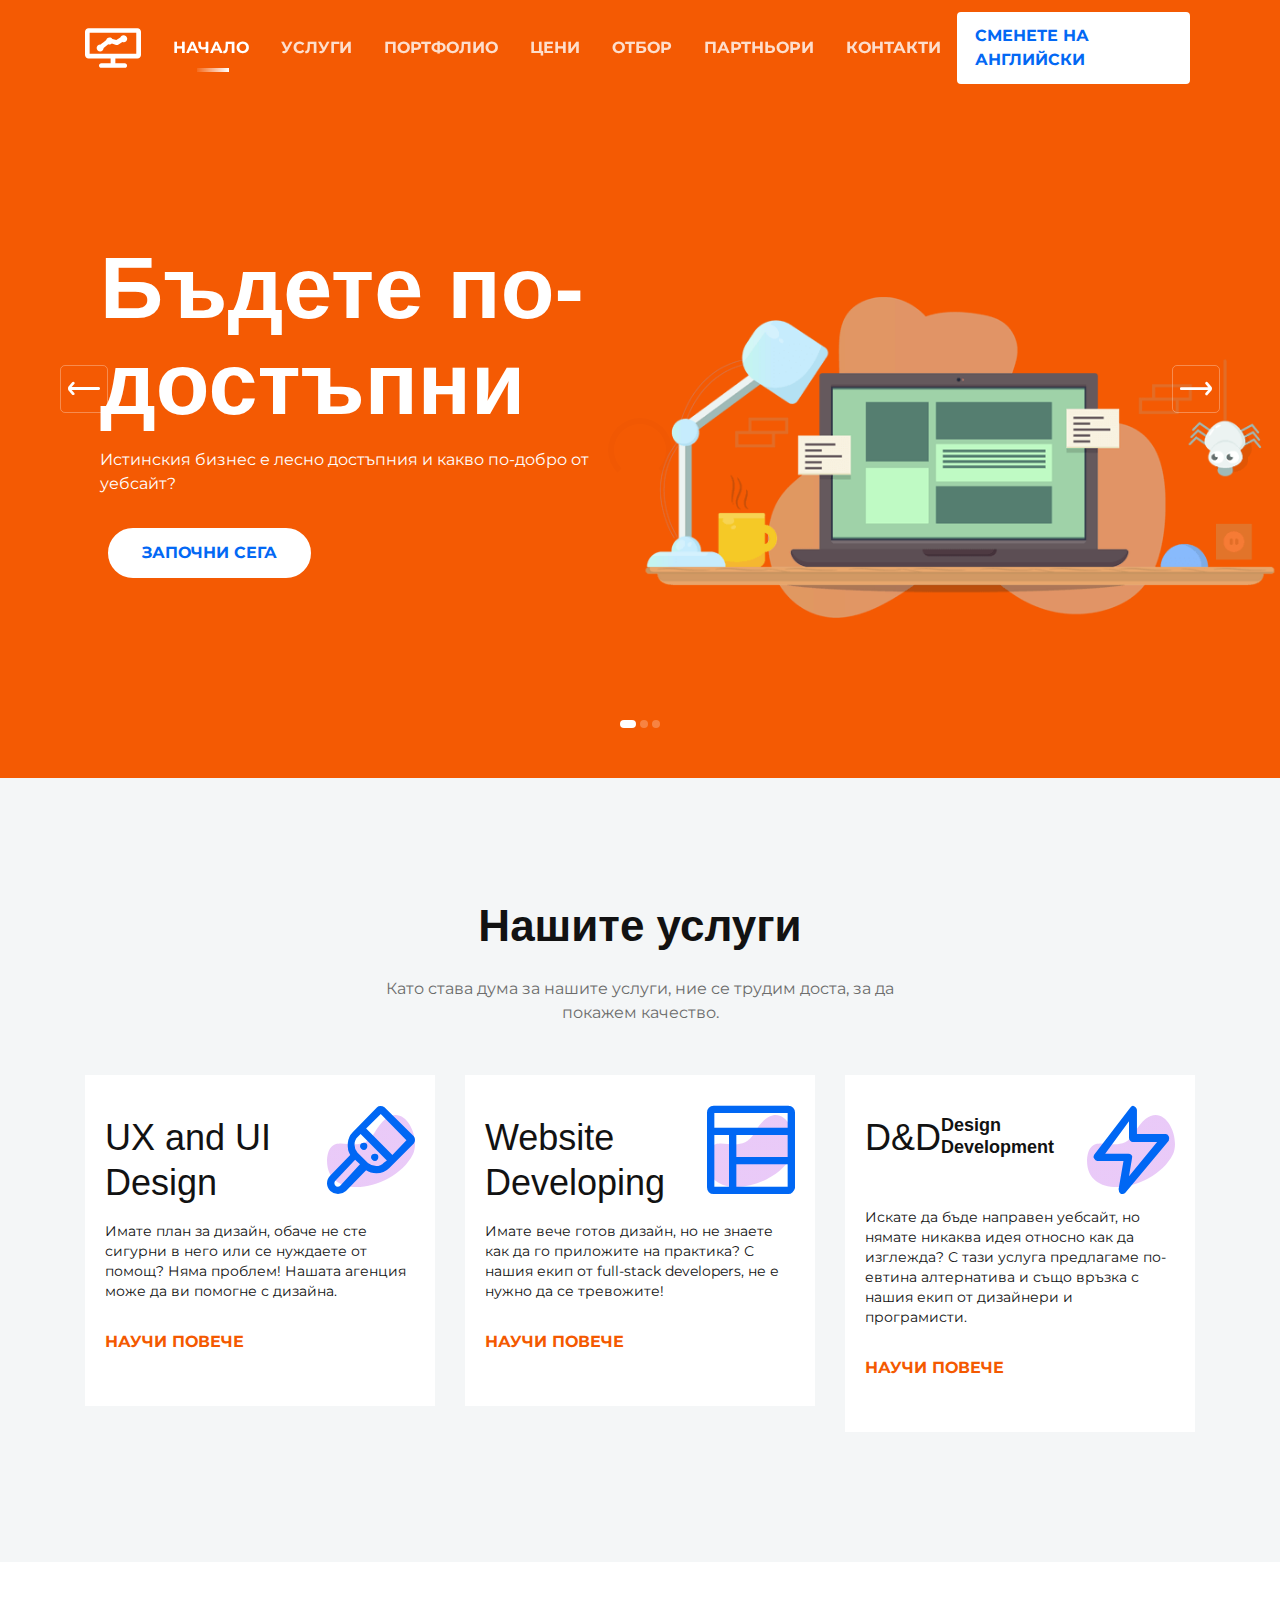
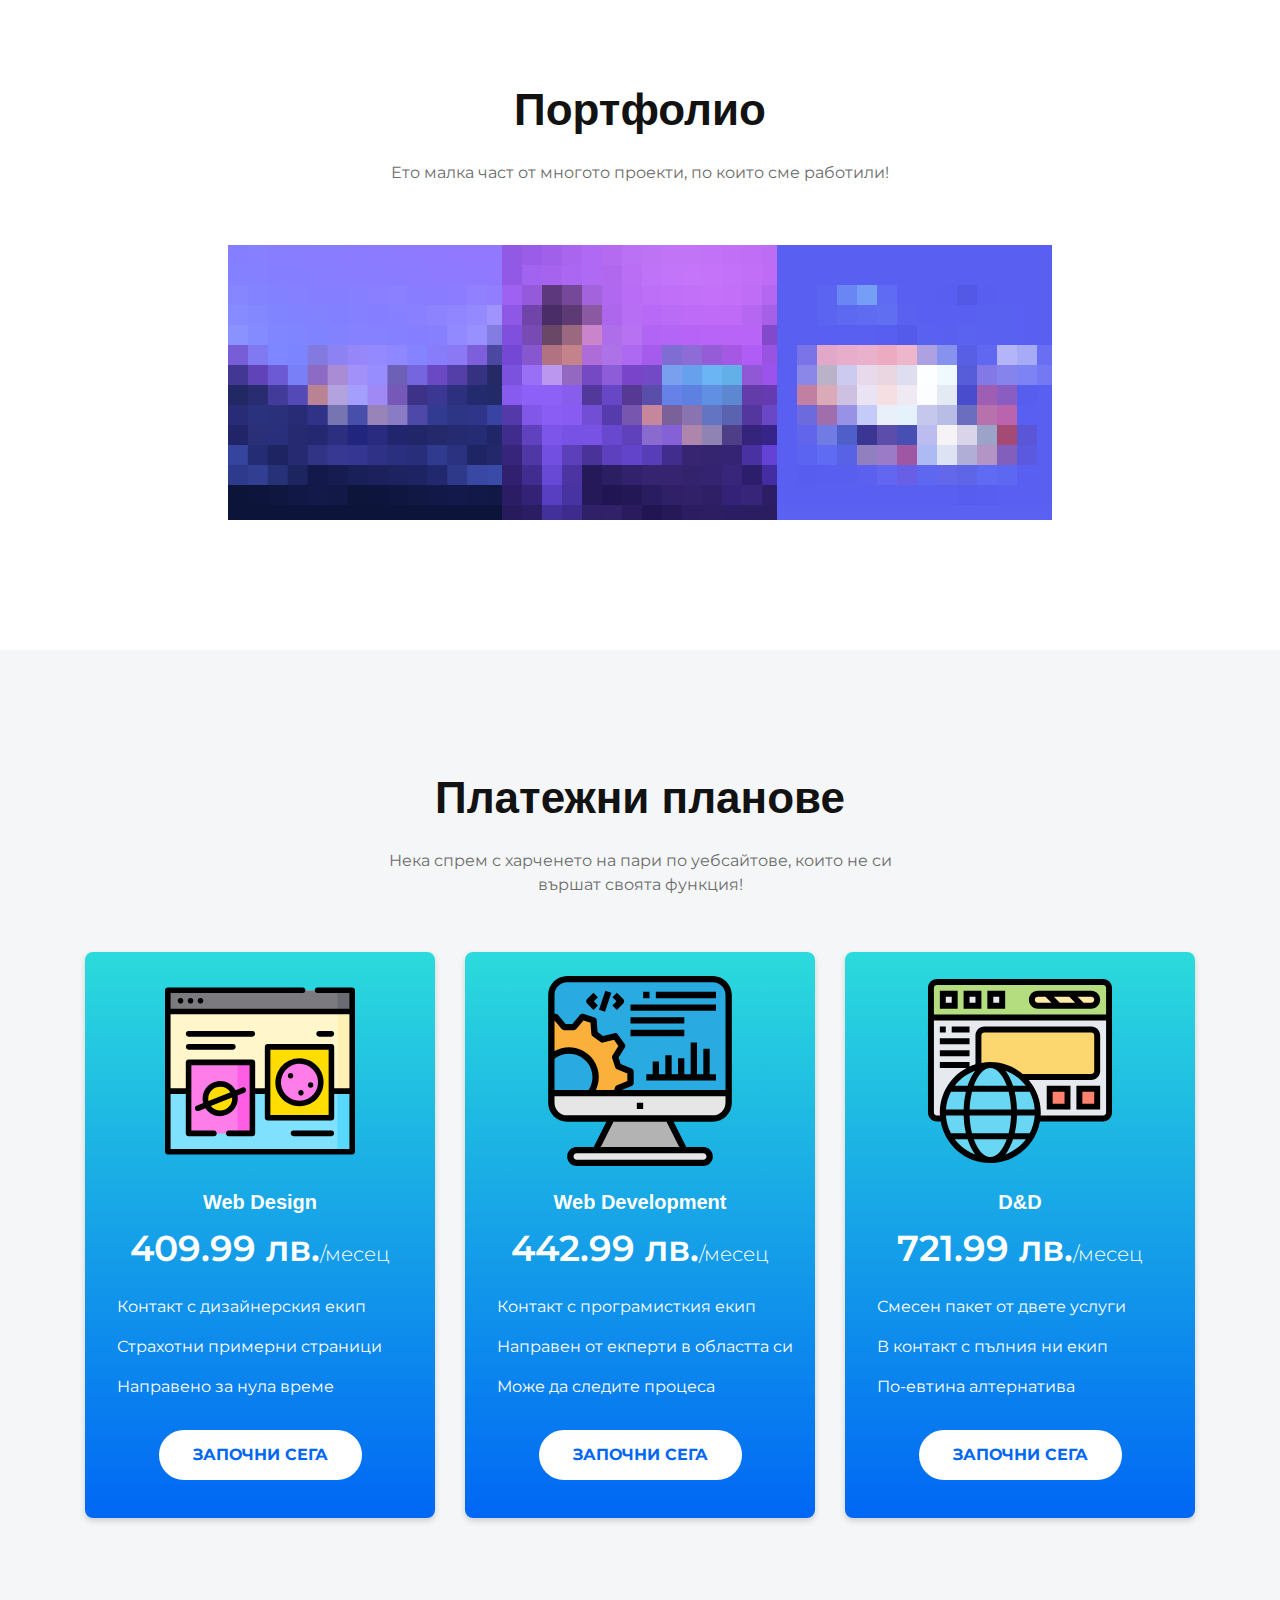
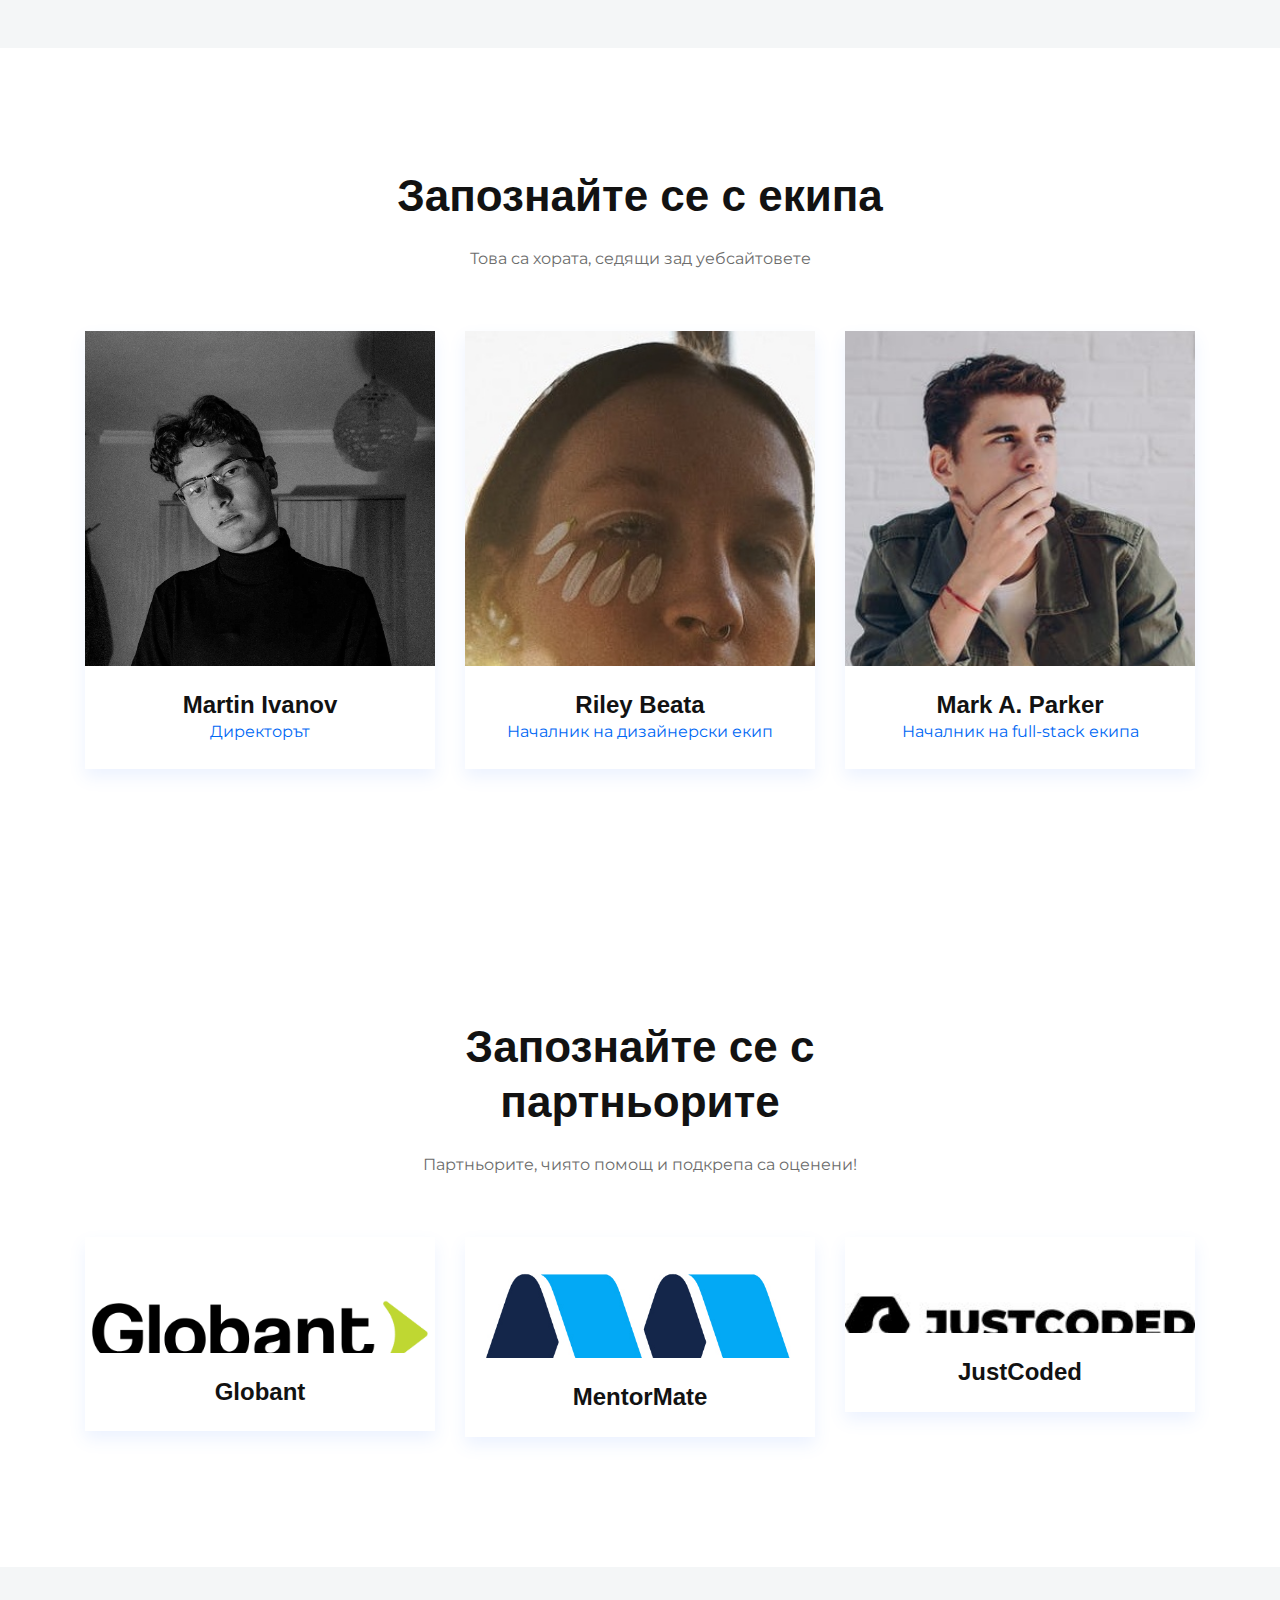
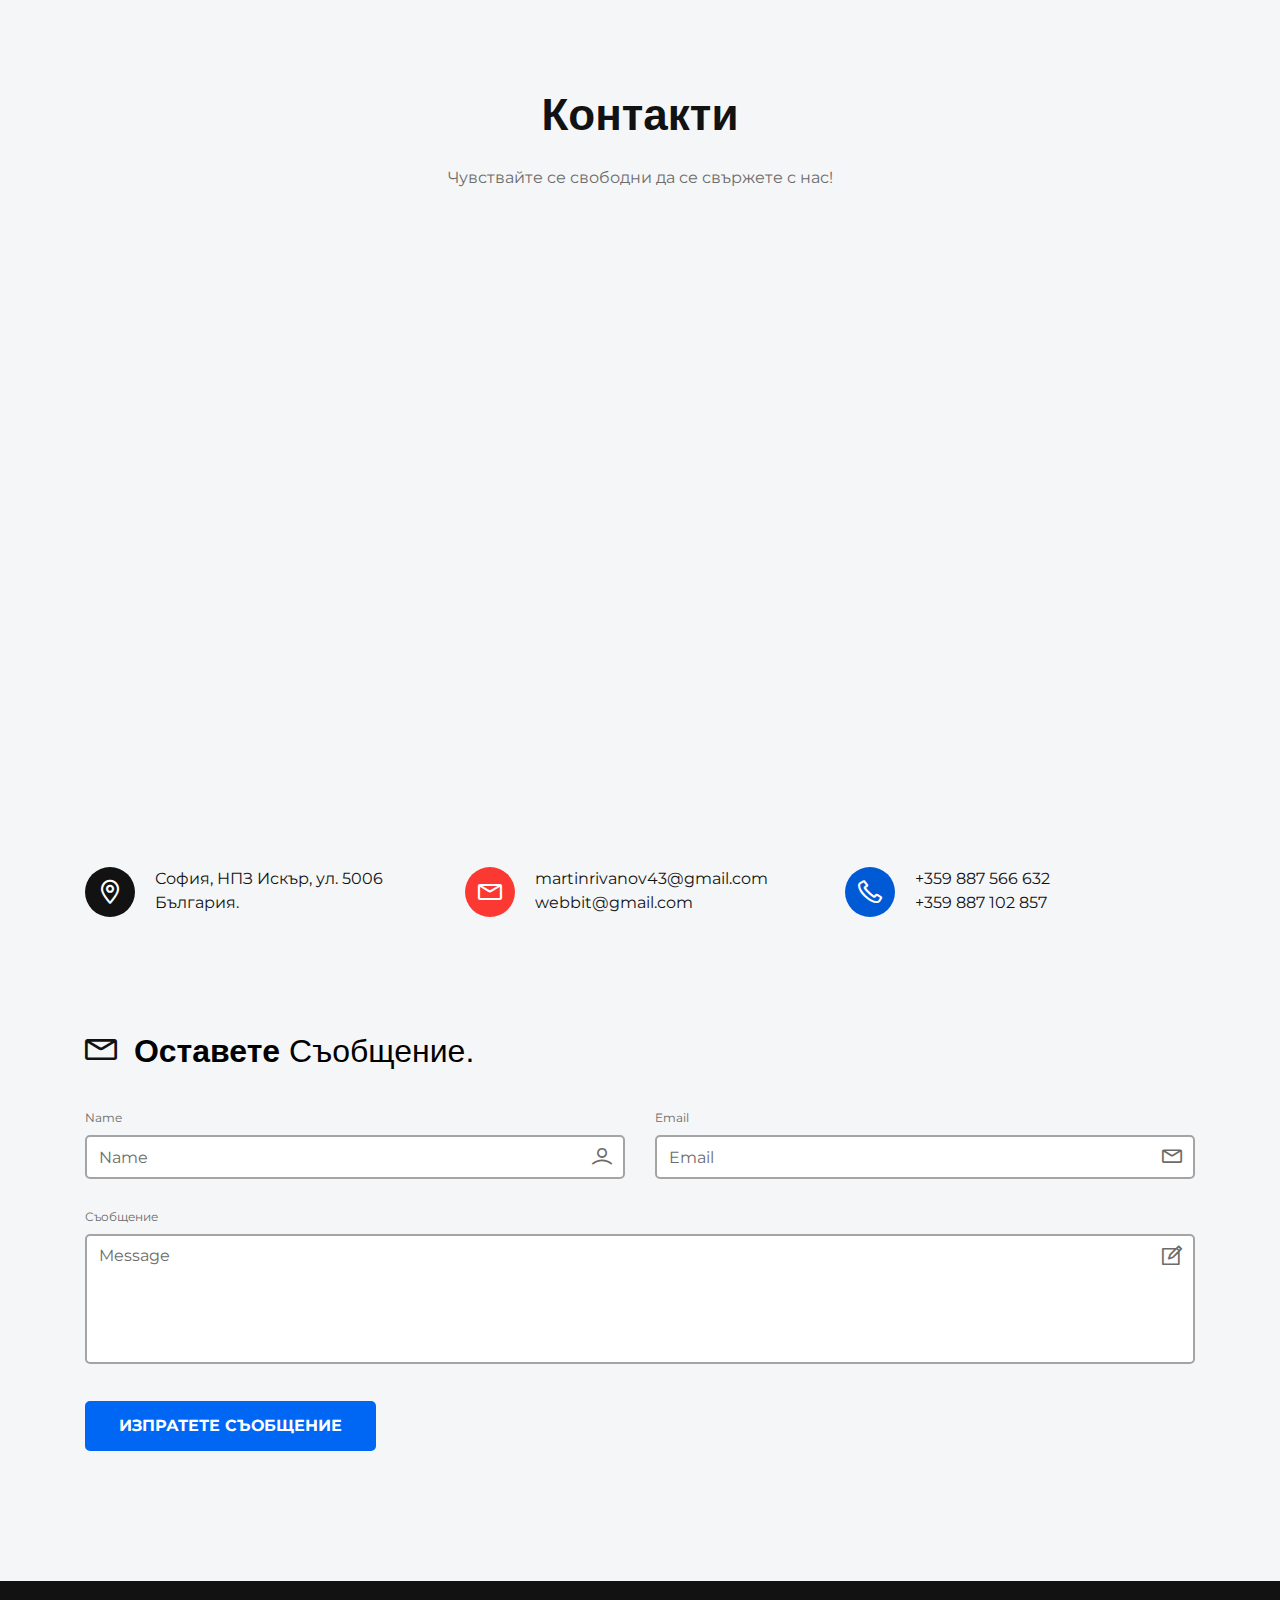
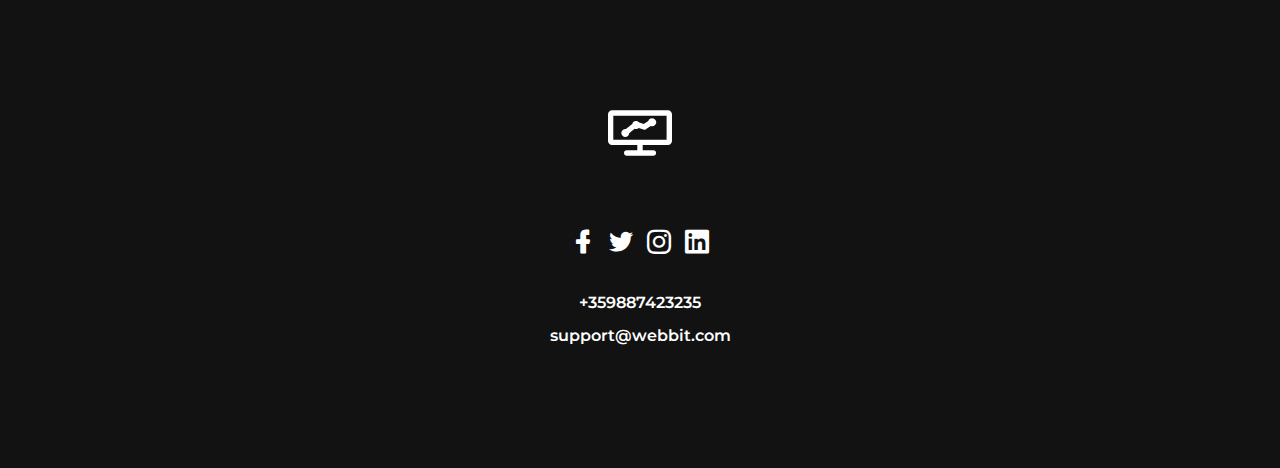
==== commit c450bcf4: "Add files via upload" ====
--- a/smash-template-opl/index-bg.html
+++ b/smash-template-opl/index-bg.html
@@ -79,7 +79,7 @@
 
                         <div class="collapse navbar-collapse sub-menu-bar" id="navbarTwo">
                             <ul class="navbar-nav m-auto">
-                                <li class="nav-item active"><a class="page-scroll" href="#home">home</a></li>
+                                <li class="nav-item active"><a class="page-scroll" href="#home">Начало</a></li>
                                 <li class="nav-item"><a class="page-scroll" href="#services">Услуги</a></li>
                                 <li class="nav-item"><a class="page-scroll" href="#portfolio">Портфолио</a></li>
                                 <li class="nav-item"><a class="page-scroll" href="#pricing">Цени</a></li>
@@ -514,7 +514,7 @@
             <div class="row">
                 <div class="col-lg-12">
                     <div class="contact-map mt-30">
-                        <iframe id="gmap_canvas" src="https://maps.google.com/maps?q=Mission%20District%2C%20San%20Francisco%2C%20CA%2C%20USA&t=&z=13&ie=UTF8&iwloc=&output=embed" frameborder="0" scrolling="no" marginheight="0" marginwidth="0"></iframe>
+                        <iframe src="https://www.google.com/maps/embed?pb=!1m18!1m12!1m3!1d11734.054876901757!2d23.401682476351137!3d42.67165925449822!2m3!1f0!2f0!3f0!3m2!1i1024!2i768!4f13.1!3m3!1m2!1s0x0%3A0x1c4c1e5e5812f4a5!2z0JXQstGA0L7Qv9C10LnRgdC60L4g0LLQuNGB0YjQtSDRg9GH0LjQu9C40YnQtSDQv9C-INC40LrQvtC90L7QvNC40LrQsCDQuCDQvNC10L3QuNC00LbQvNGK0L3Rgg!5e0!3m2!1sen!2sbg!4v1618899203302!5m2!1sen!2sbg" width="800" height="600" style="border:0;" allowfullscreen="" loading="lazy"></iframe>
                     </div> <!-- row -->
                 </div>
             </div> <!-- row -->
@@ -547,7 +547,8 @@
                                 <i class="lni lni-phone"></i>
                             </div>
                             <div class="contact-info-content media-body">
-                                <p class="text">+359 887 423 235</p>
+                                <p class="text">+359 887 566 632</p>
+                                <p class="text">+359 887 102 857</p>
                             </div>
                         </div> <!-- single contact info -->
                     </div>
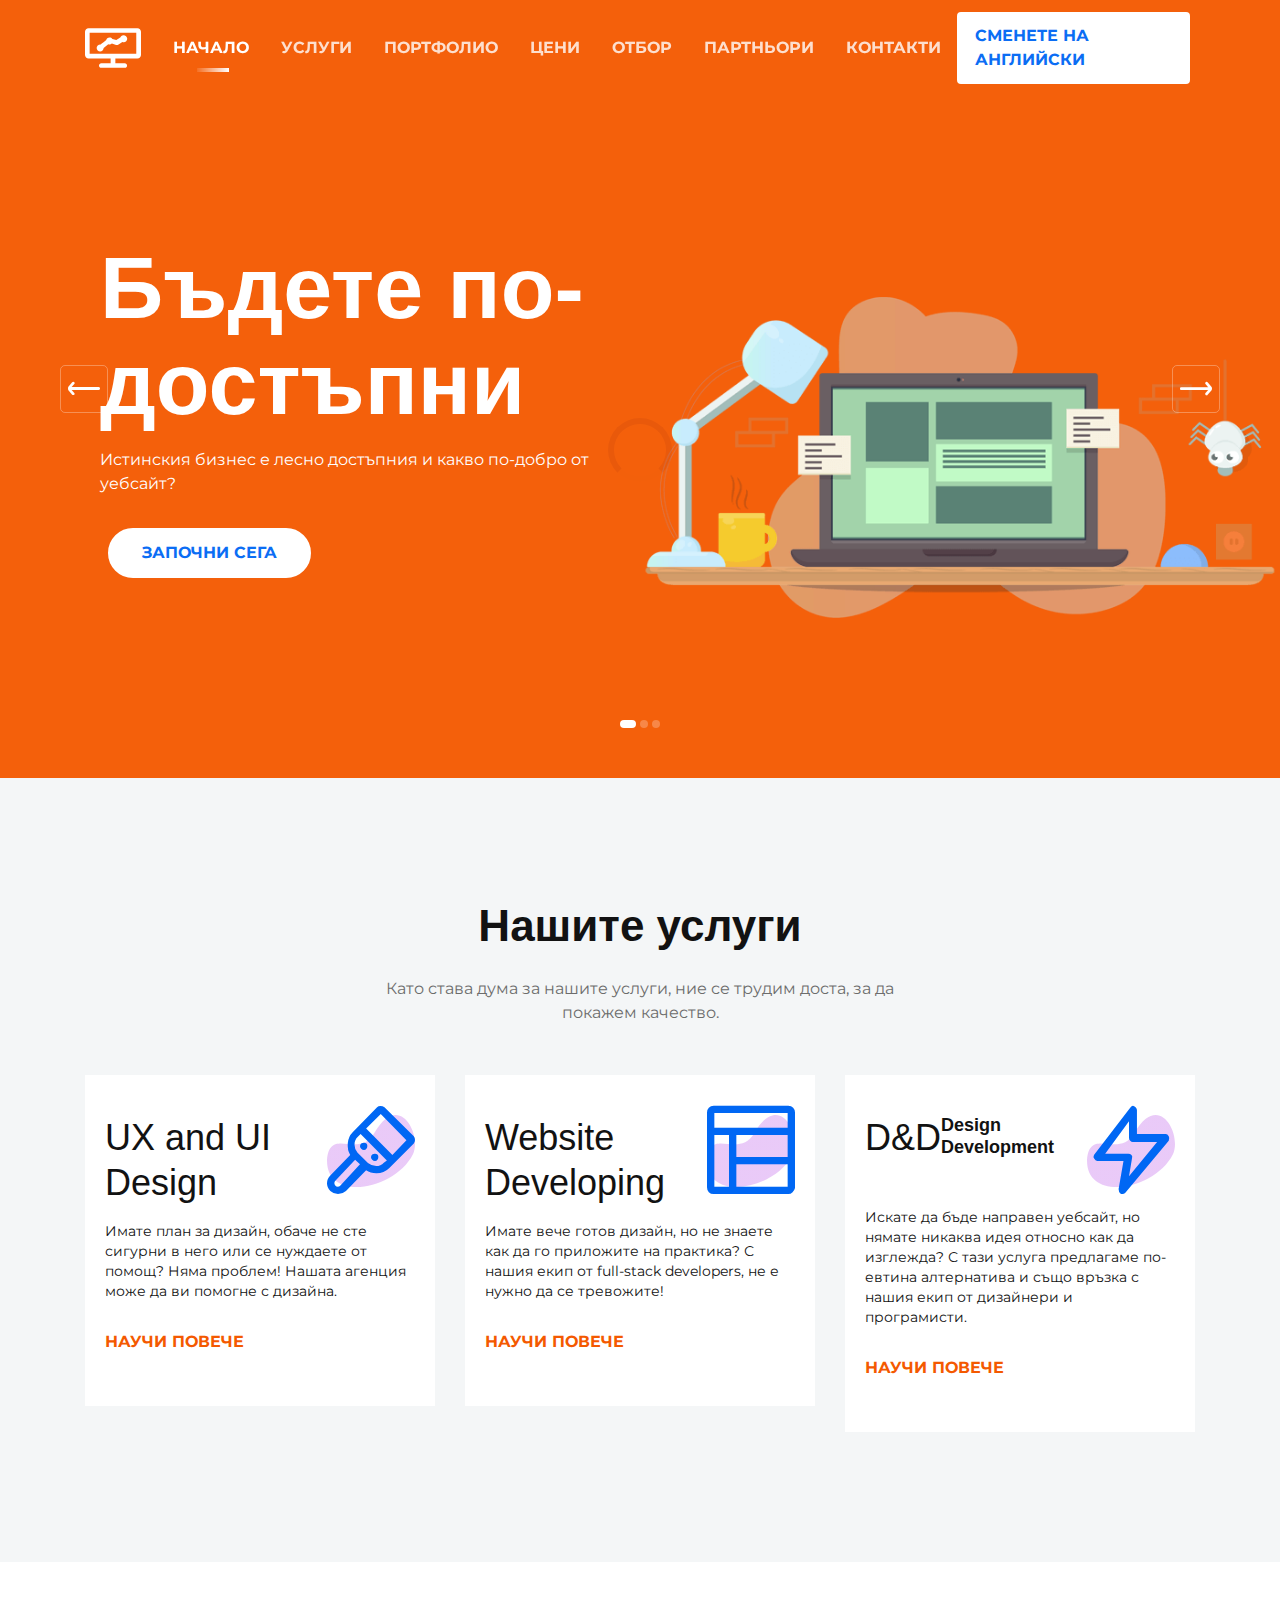
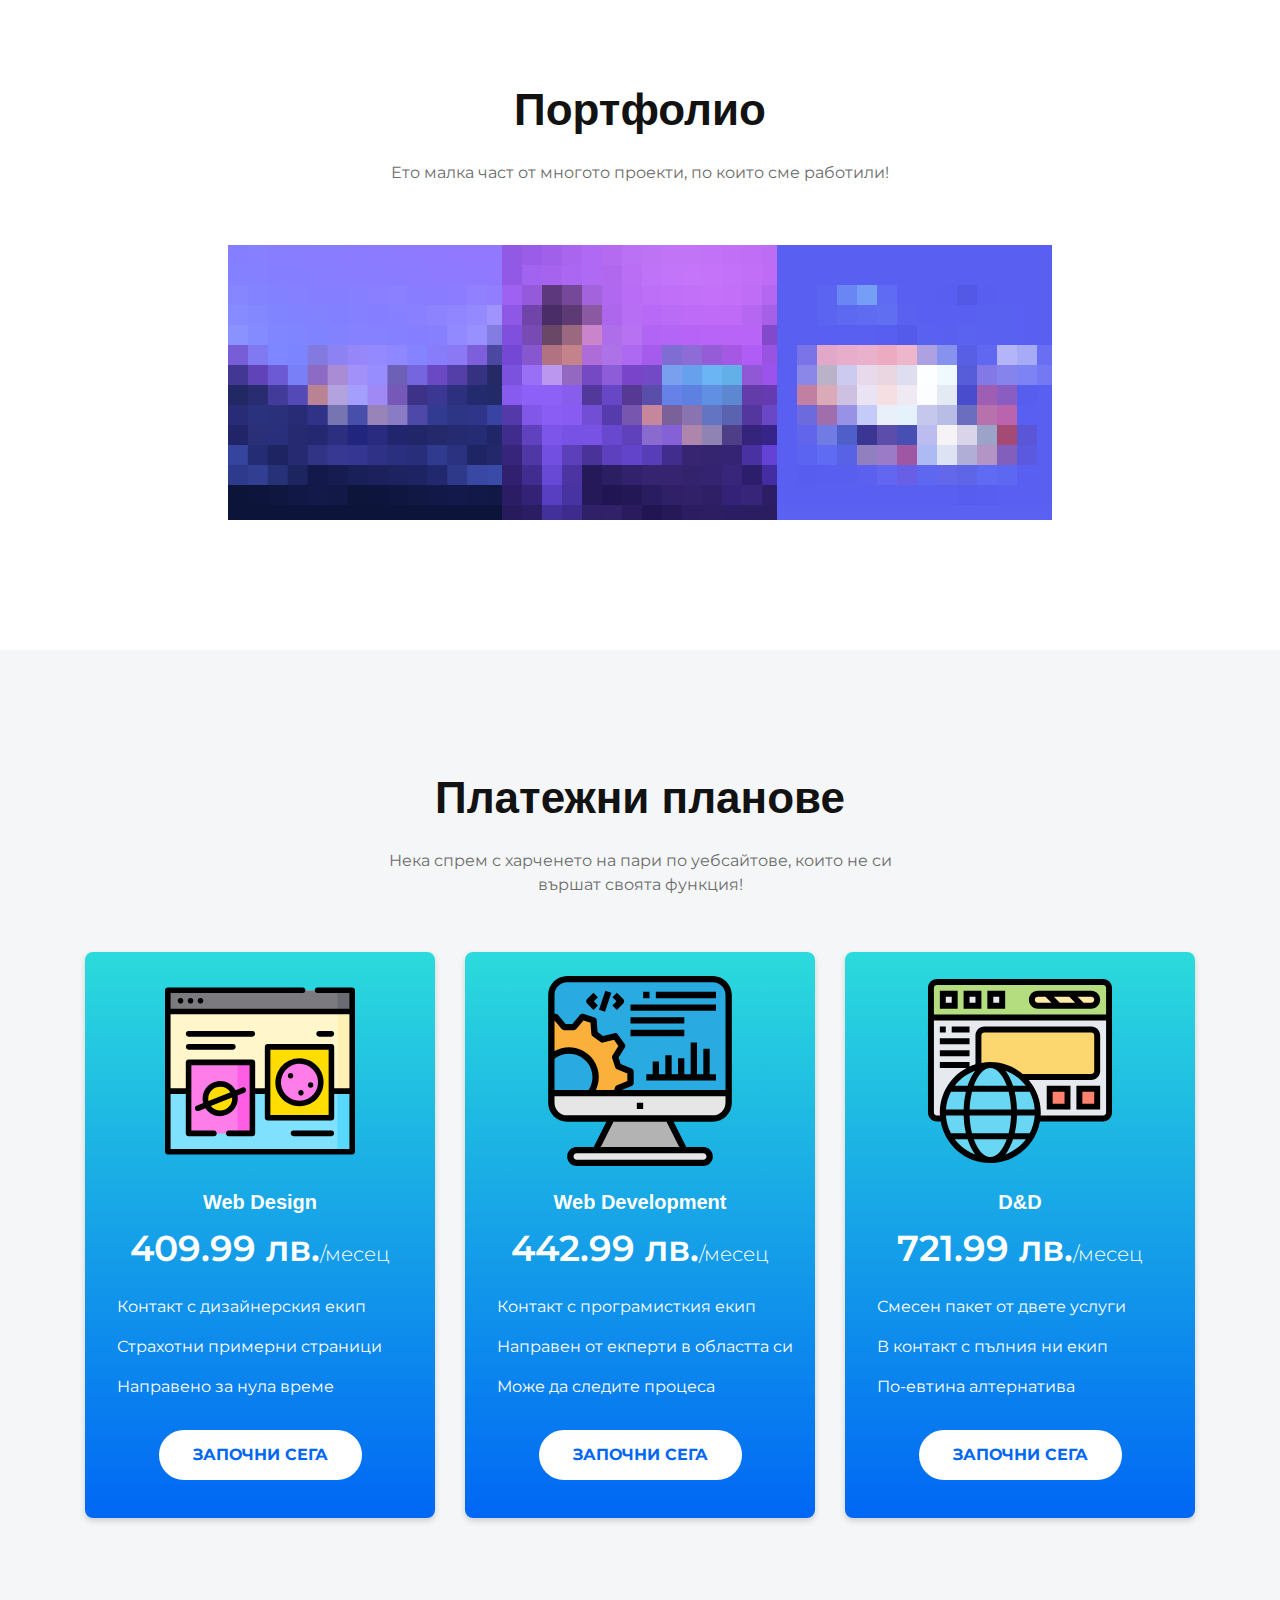
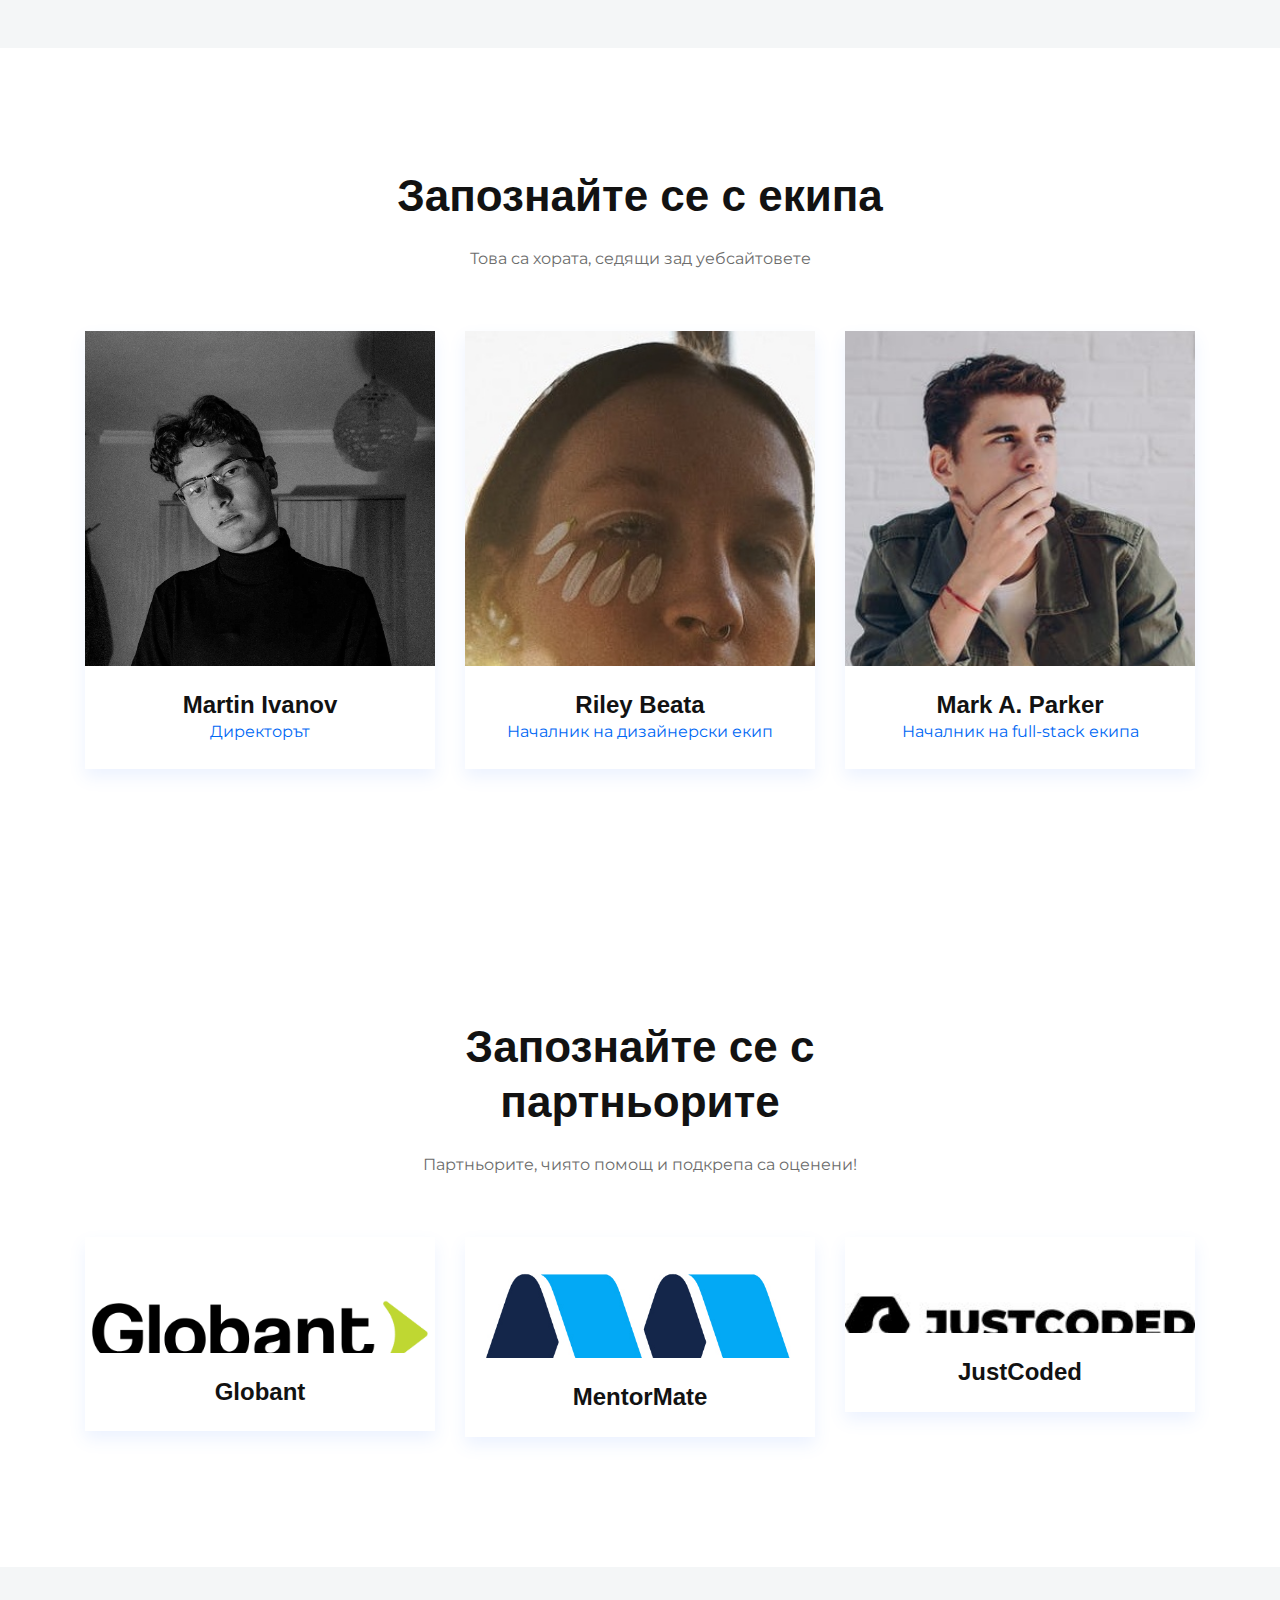
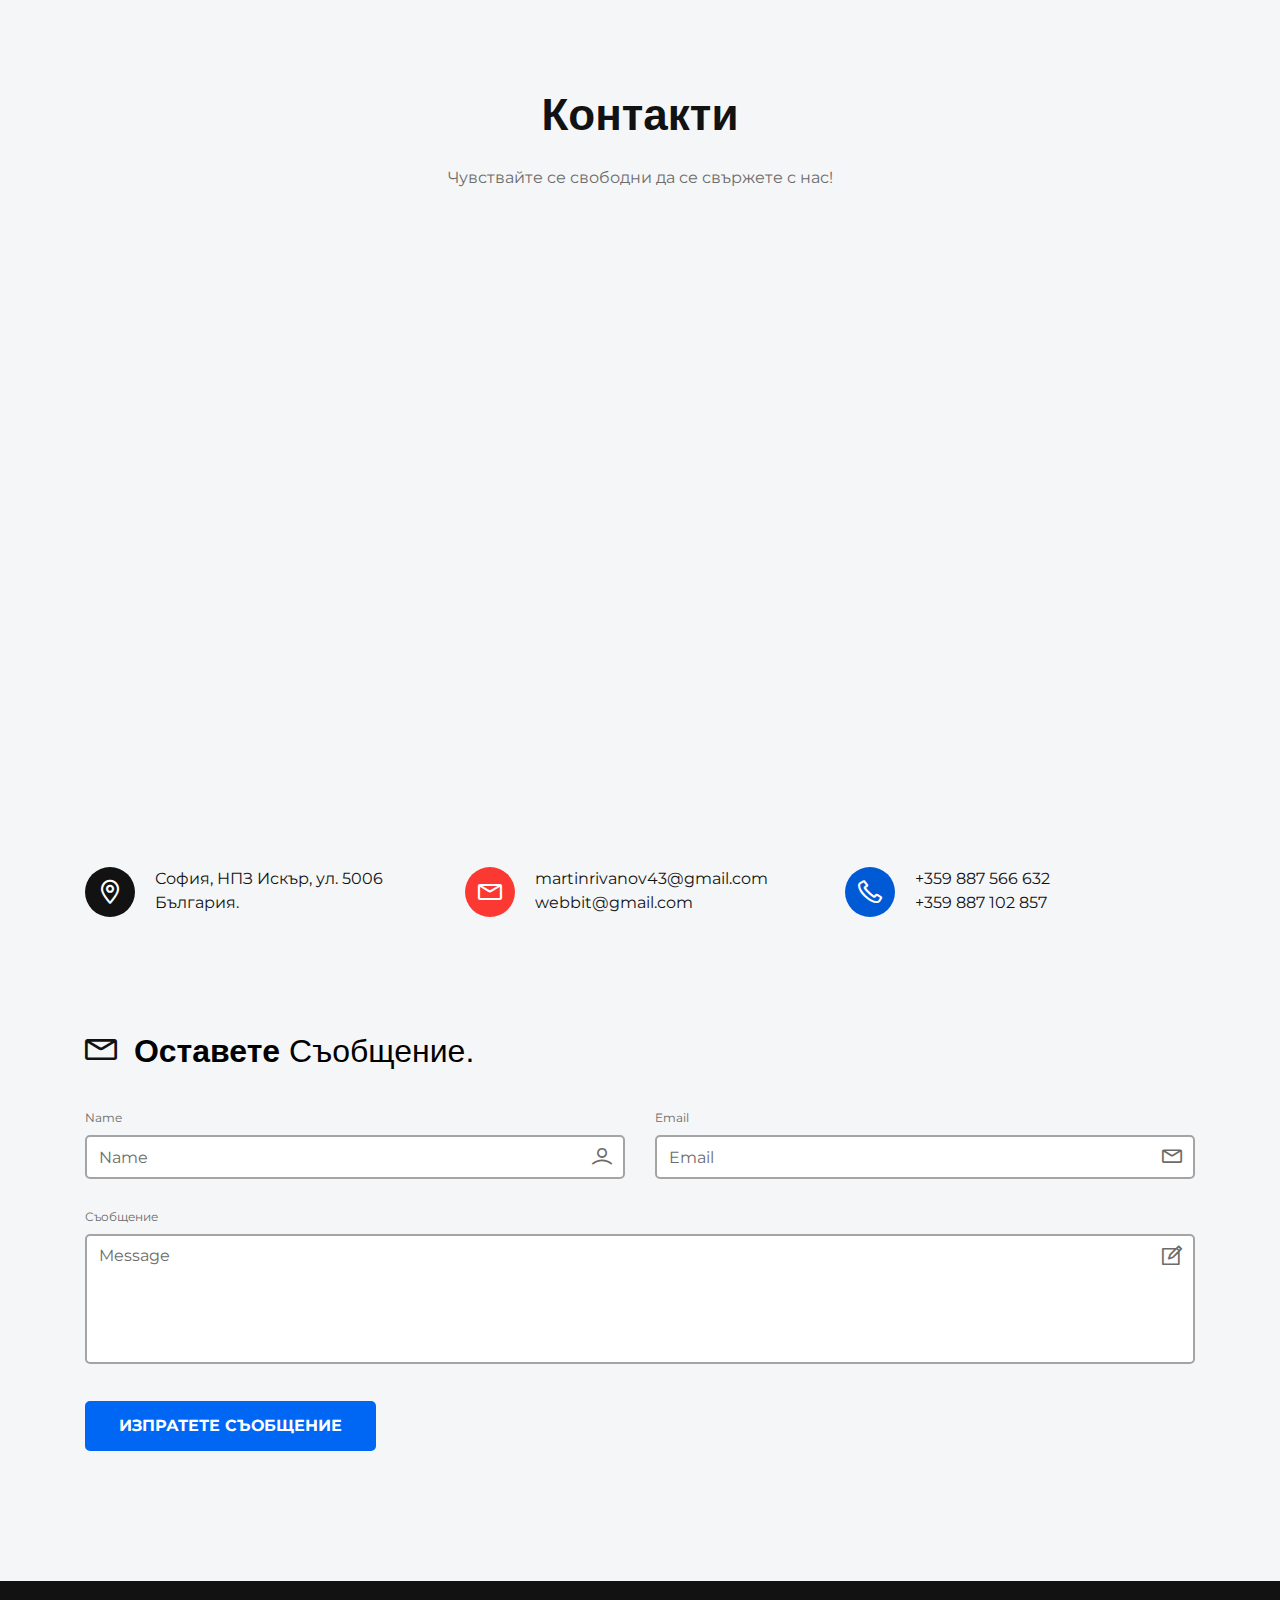
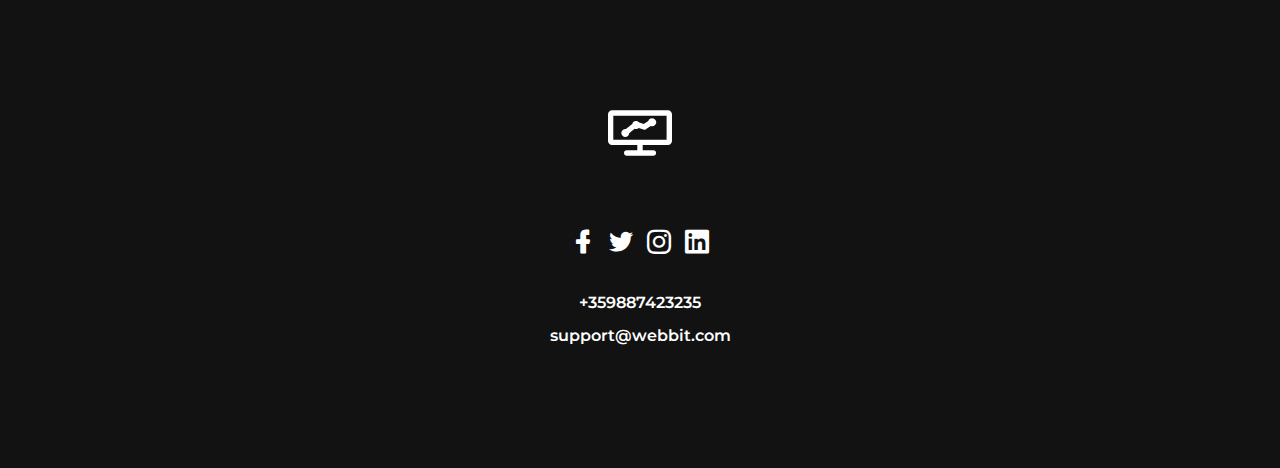
==== commit f8a8887d: "Update index-bg.html" ====
--- a/smash-template-opl/index-bg.html
+++ b/smash-template-opl/index-bg.html
@@ -402,8 +402,8 @@
                         <div class="team-content">
                             <div class="team-social">
                                 <ul class="social">
-                                    <li><a href="#"><i class="lni lni-facebook-filled"></i></a></li>
-                                    <li><a href="#"><i class="lni lni-instagram"></i></a></li>
+                                    <li><a href="https://www.facebook.com/profile.php?id=100045895674368"><i class="lni lni-facebook-filled"></i></a></li>
+                                    <li><a href="https://www.instagram.com/shtesegrumna/"><i class="lni lni-instagram"></i></a></li>
                                 </ul>
                             </div>
                             <h4 class="team-name"><a href="#">Martin Ivanov</a></h4>
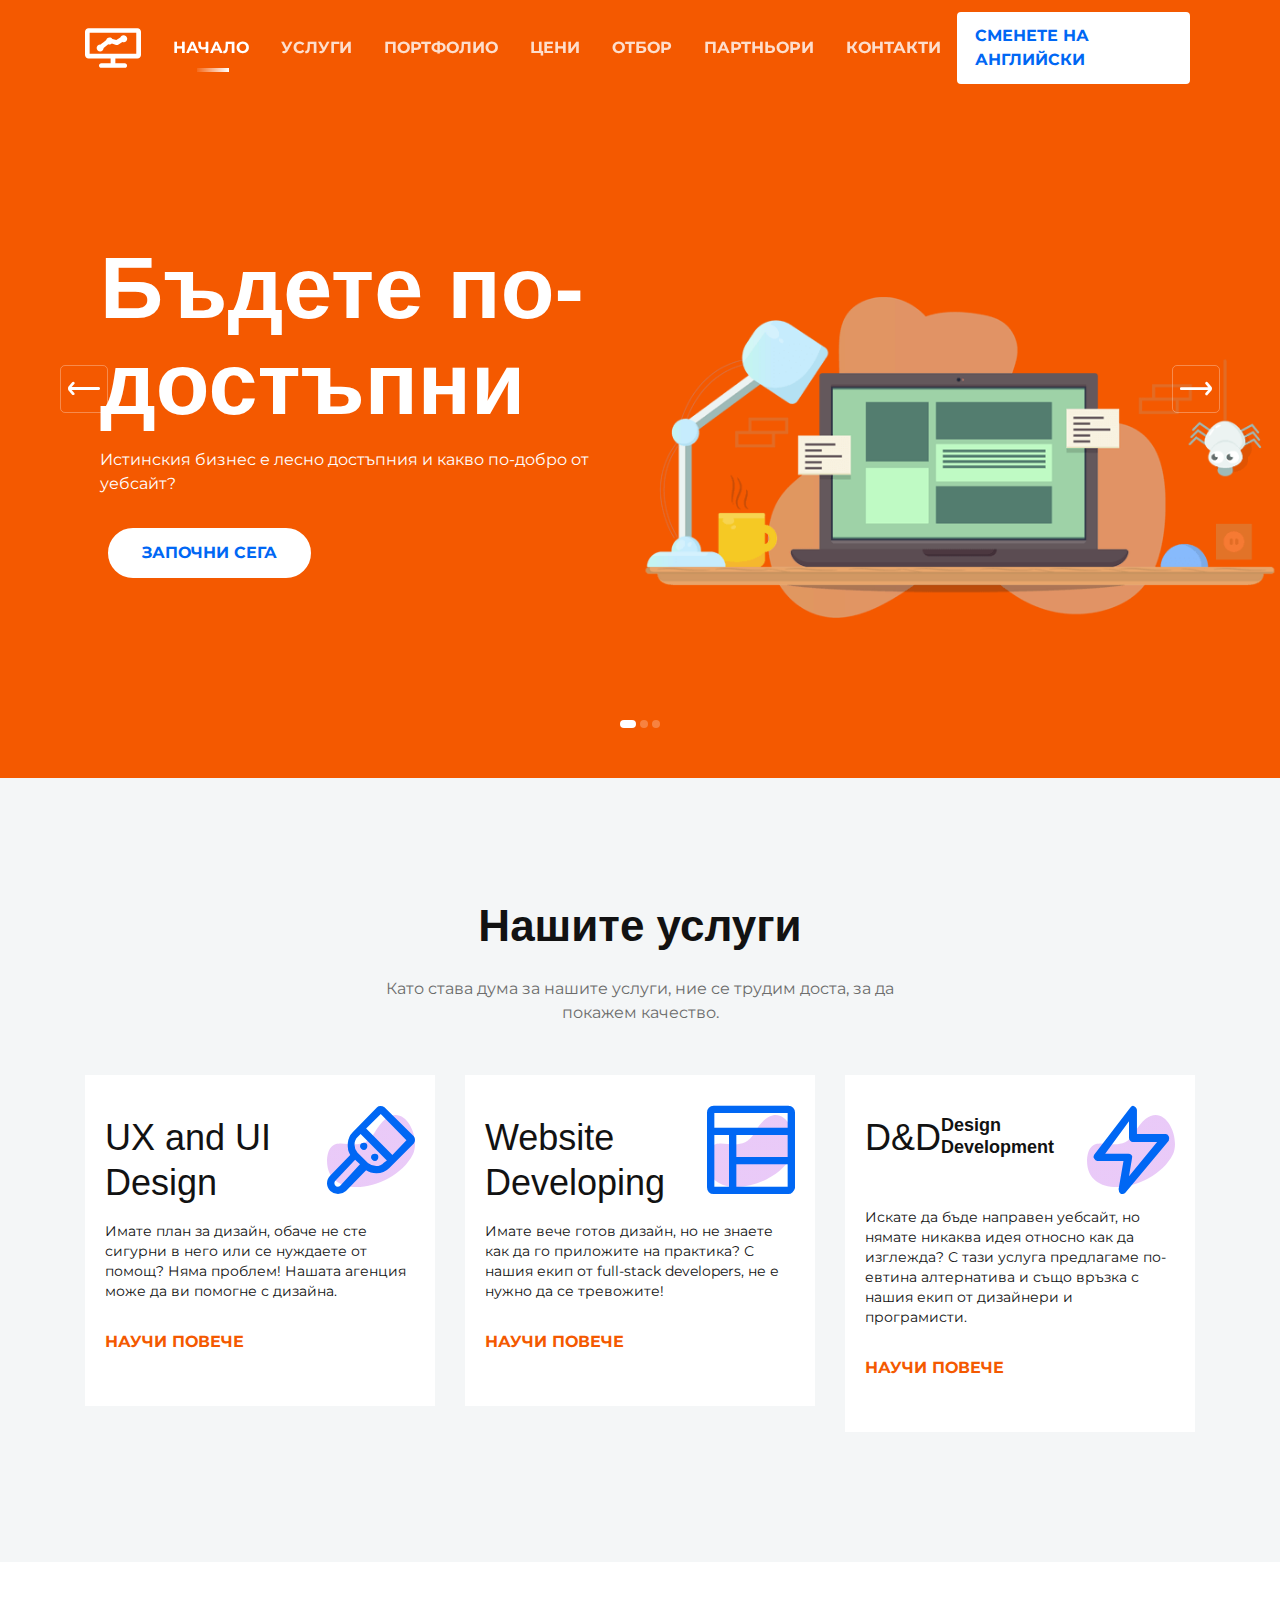
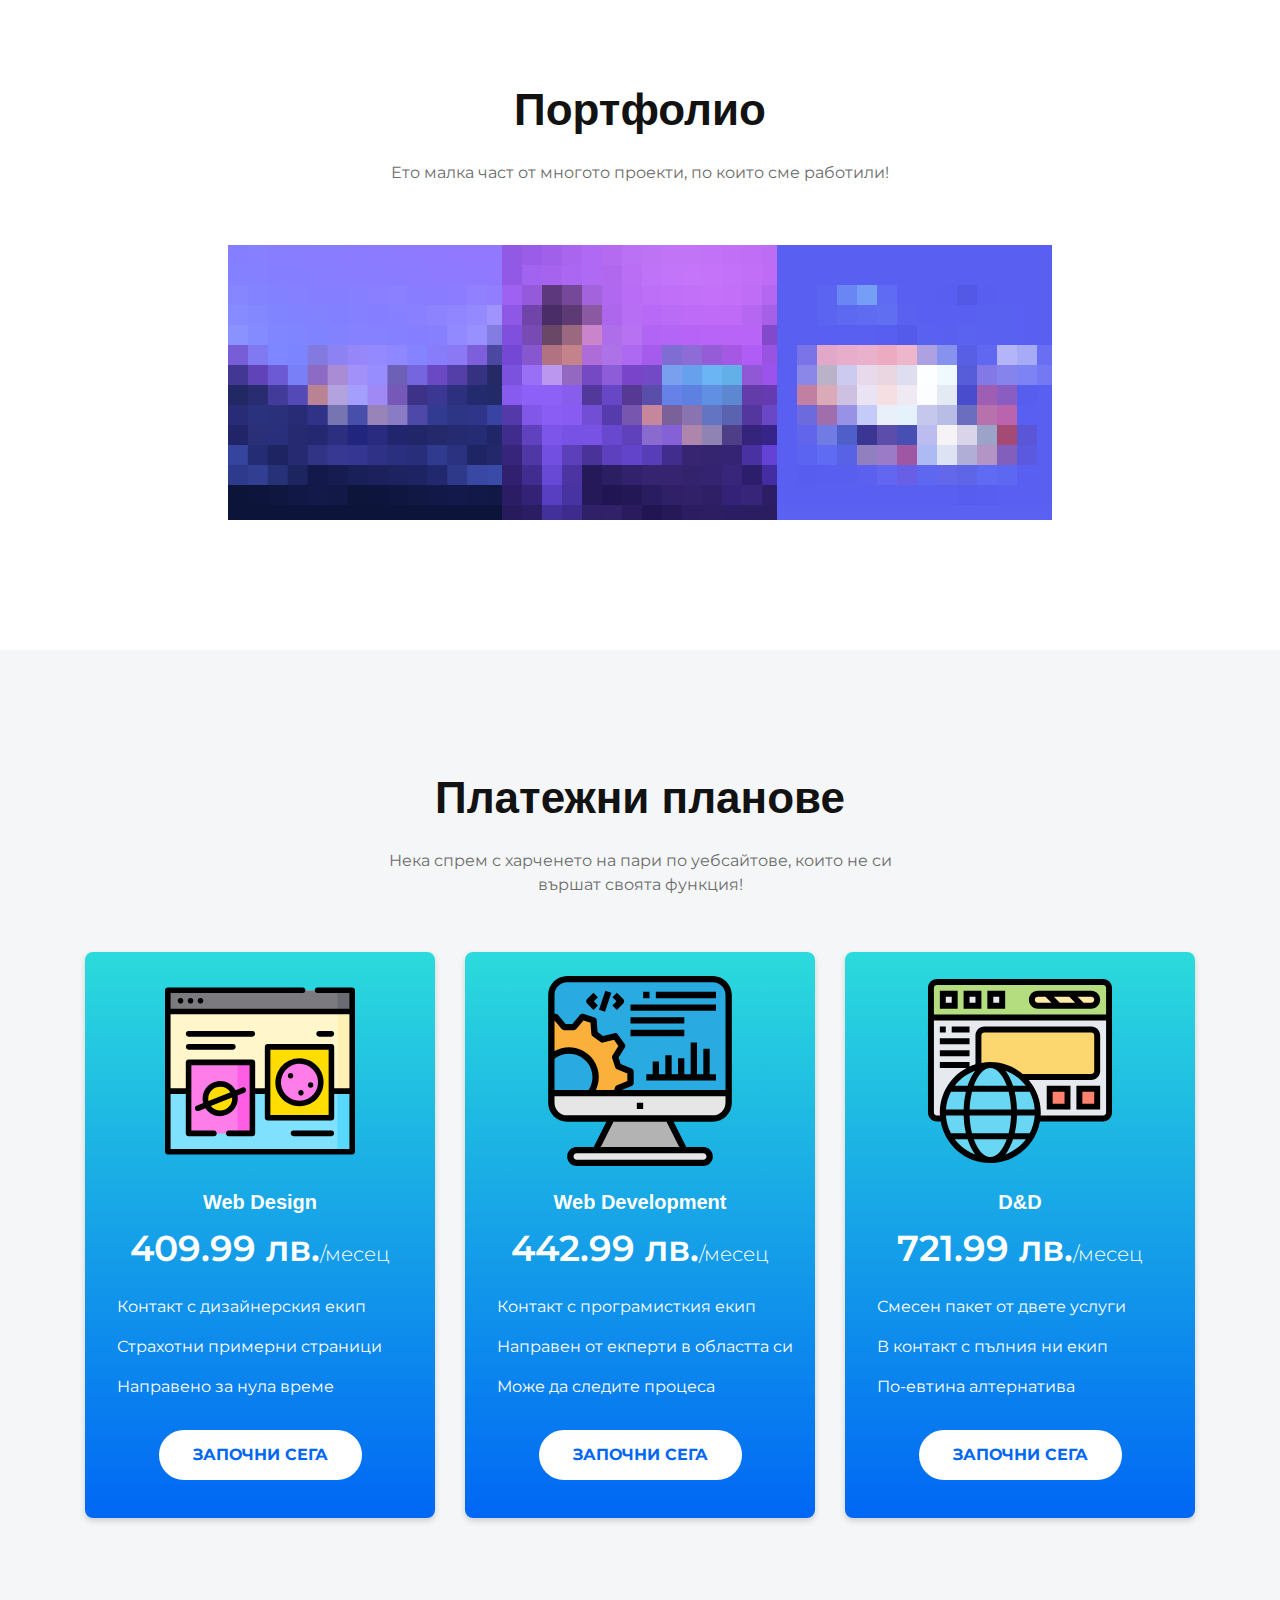
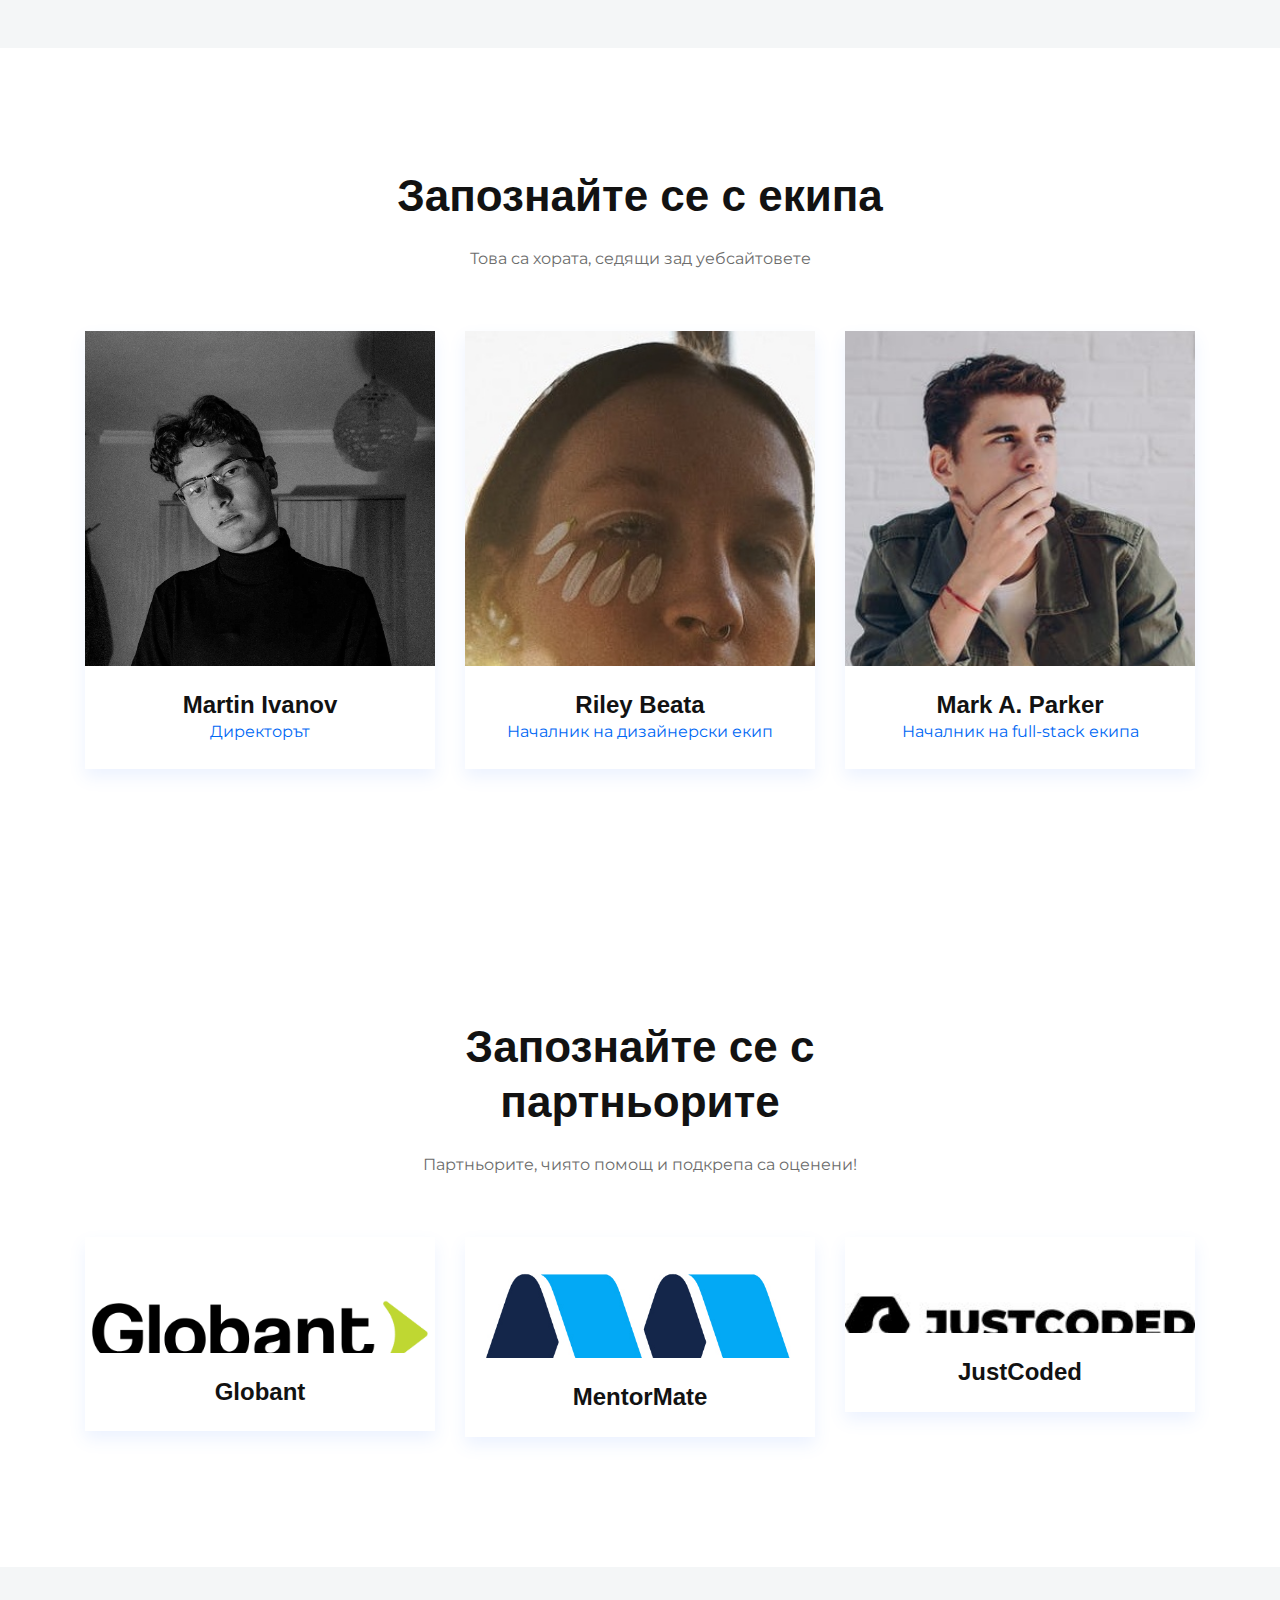
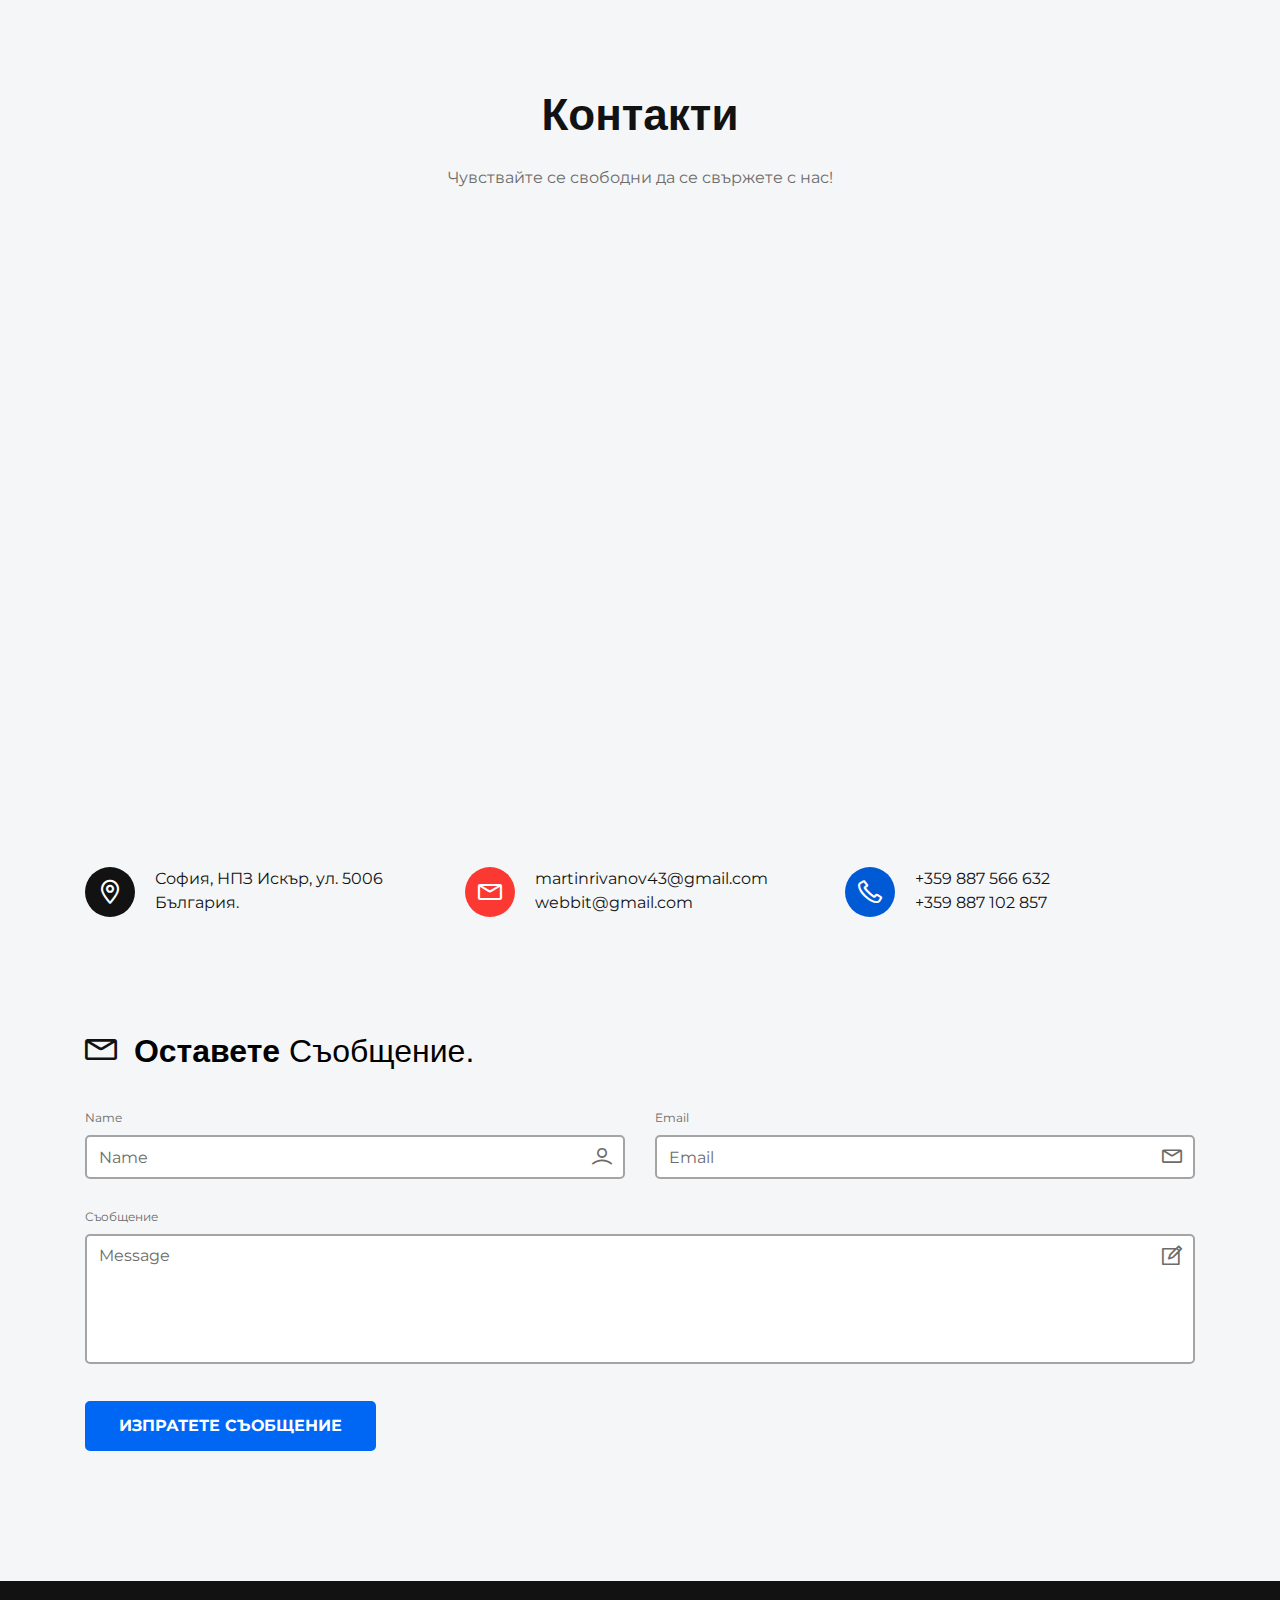
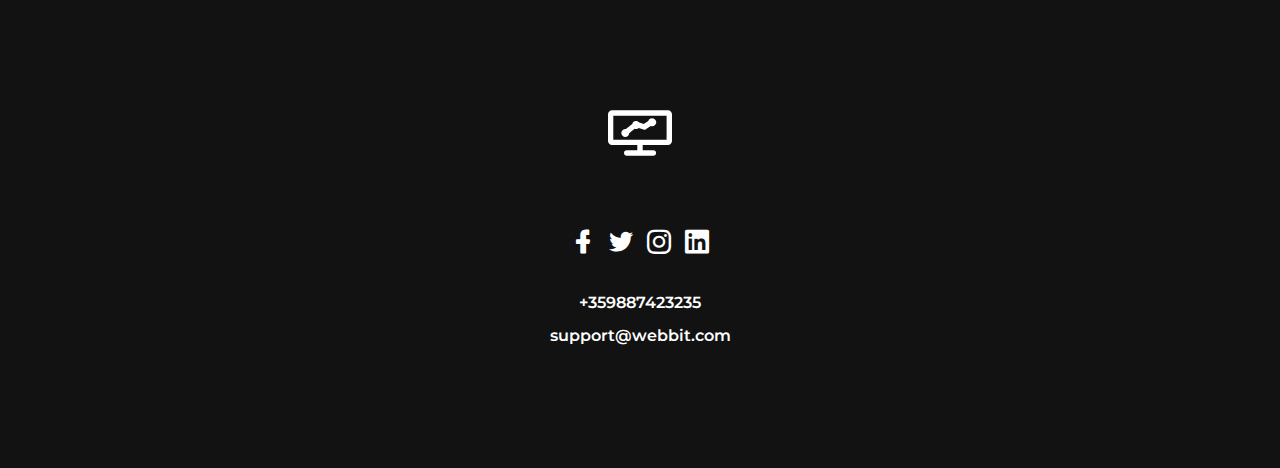
==== commit 1f36b519: "Update index-bg.html" ====
--- a/smash-template-opl/index-bg.html
+++ b/smash-template-opl/index-bg.html
@@ -5,7 +5,7 @@
     <meta charset="utf-8">
     
     <!--====== Title ======-->
-    <title>Smash - Bootstrap Business Template</title>
+    <title>Website Agency</title>
     
     <meta name="description" content="">
     <meta name="viewport" content="width=device-width, initial-scale=1">
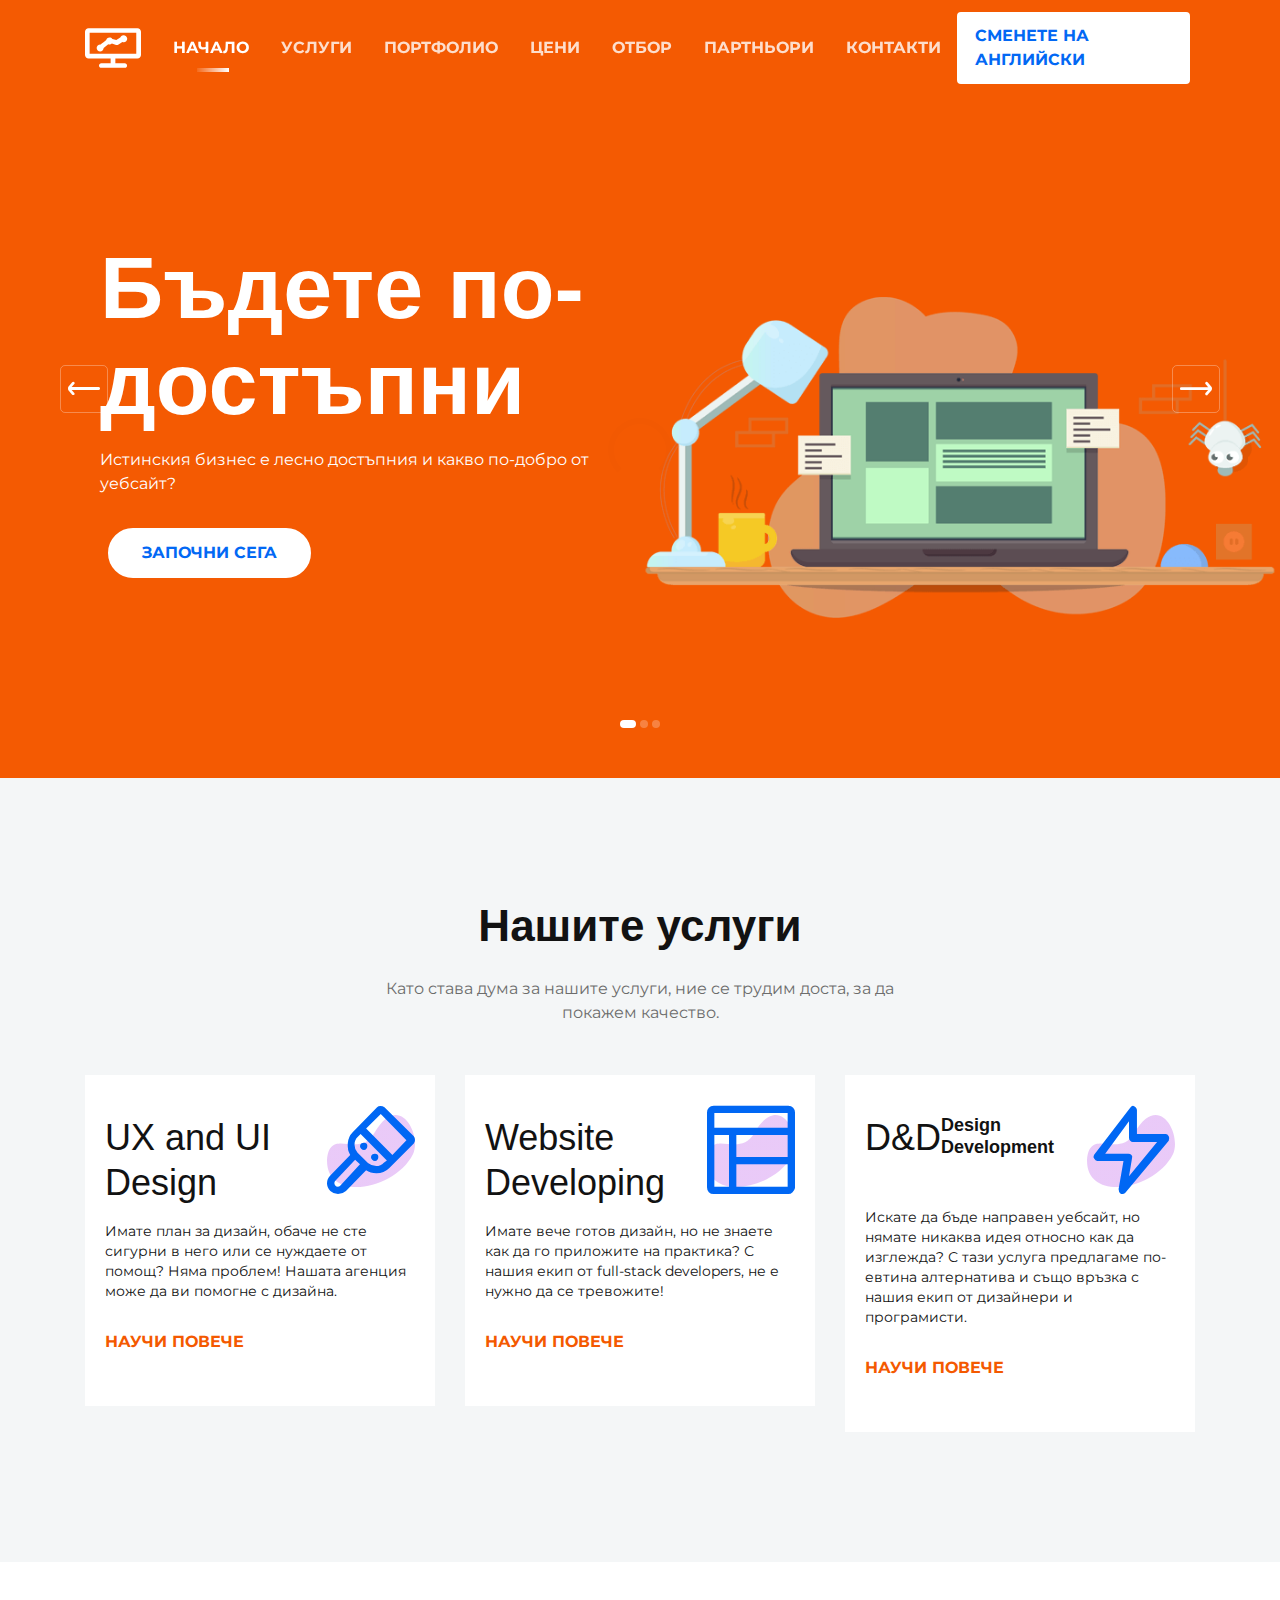
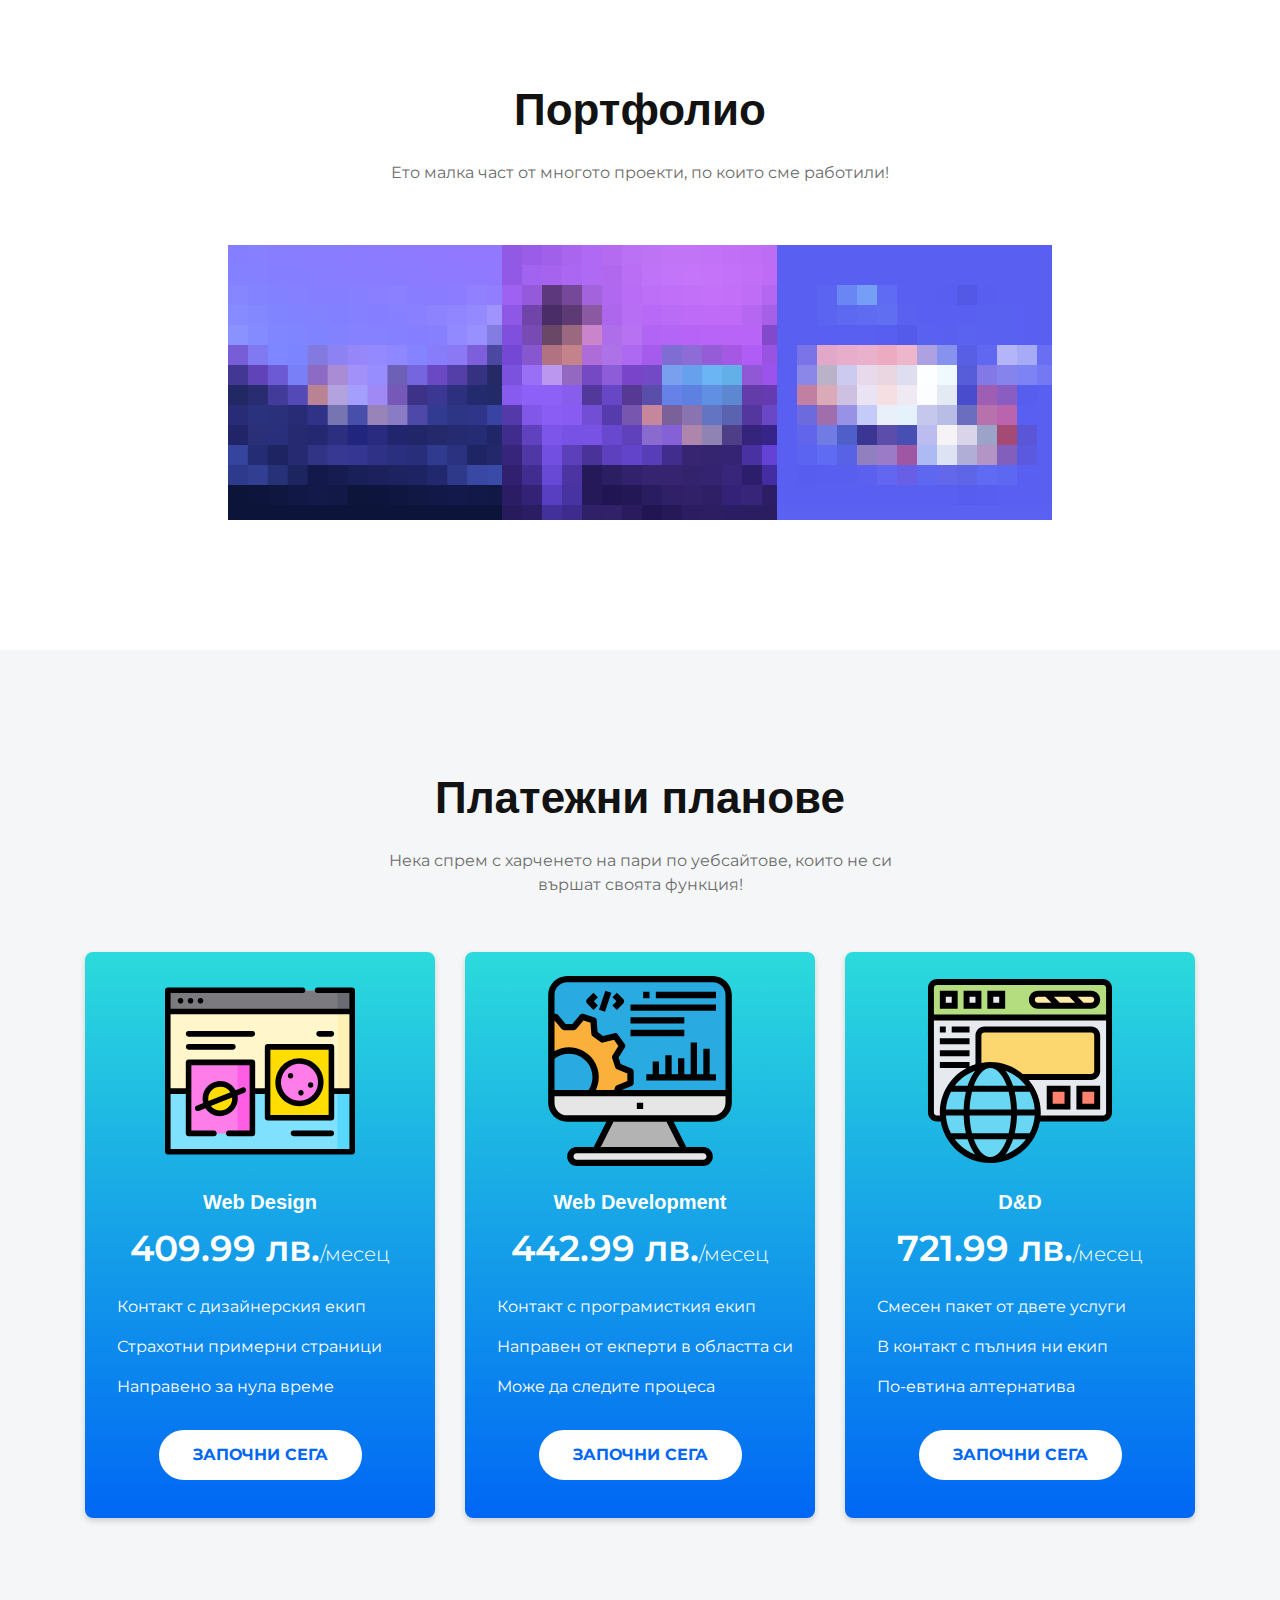
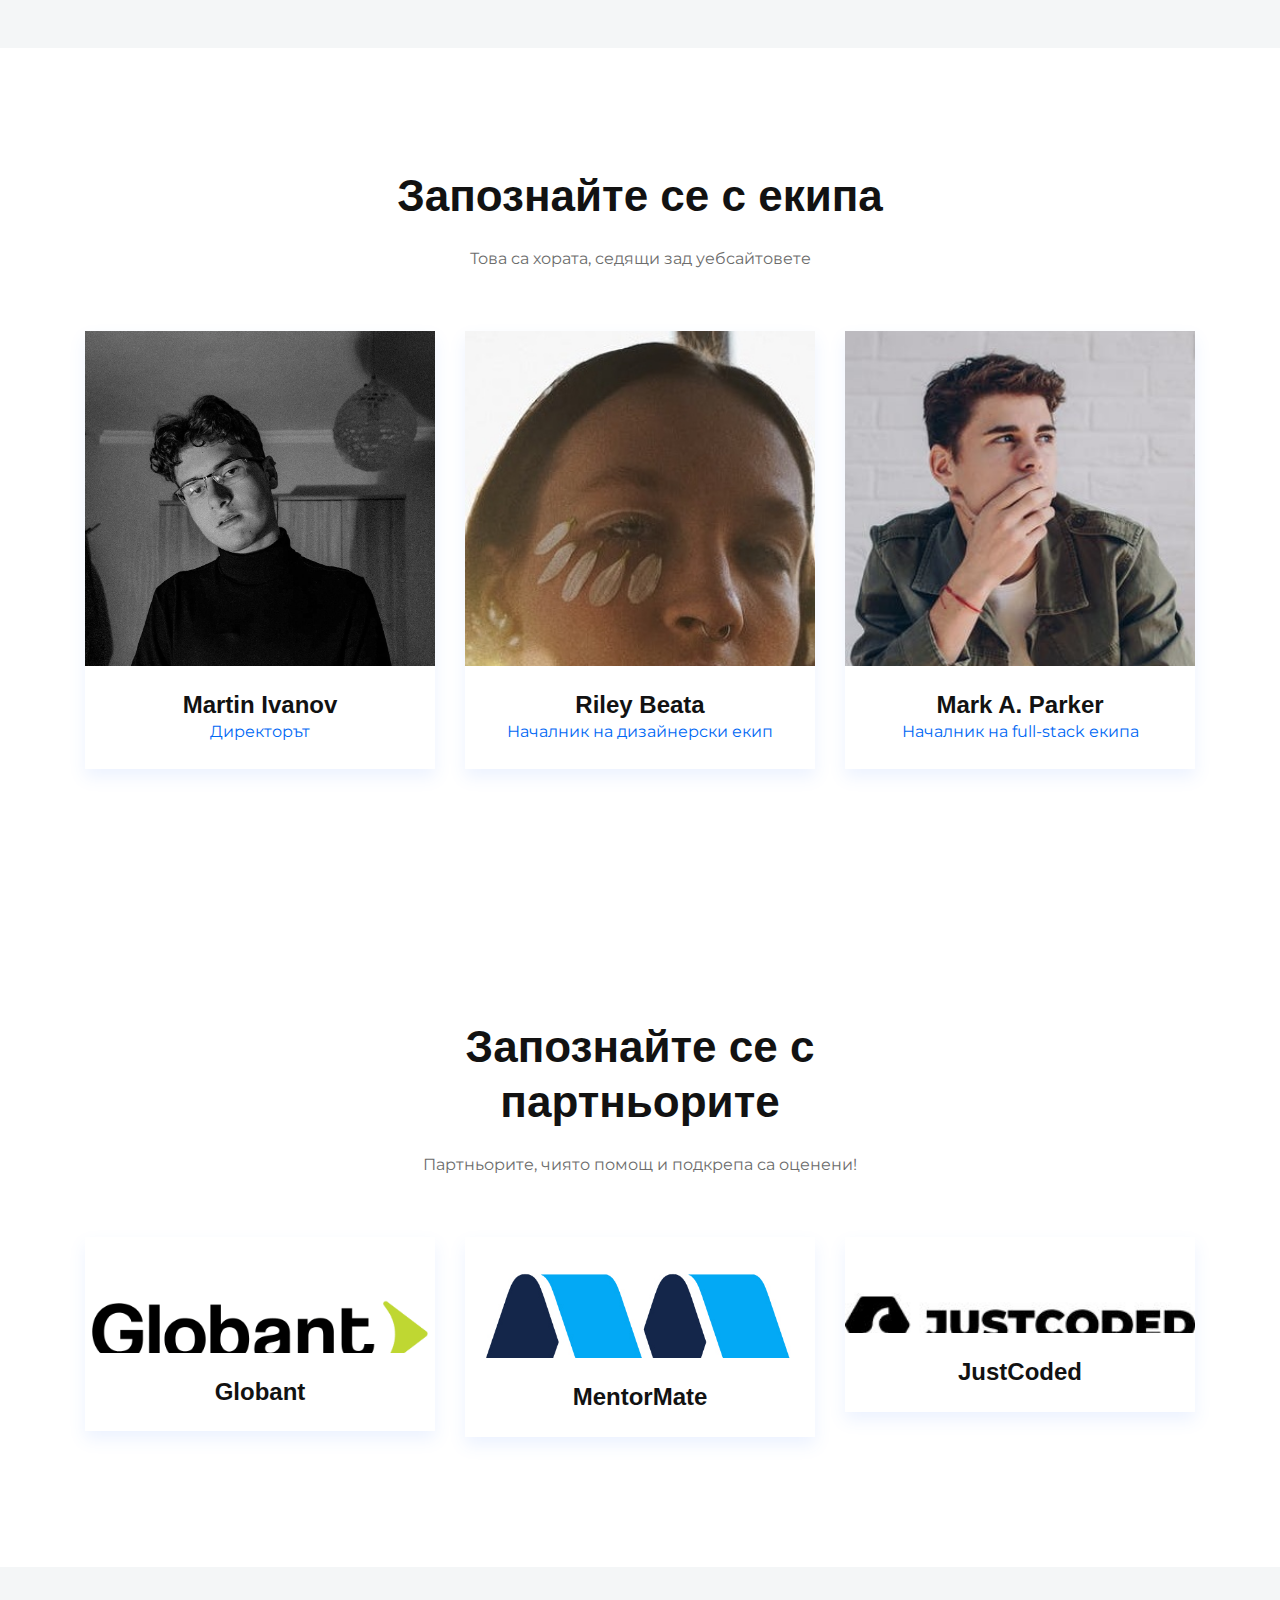
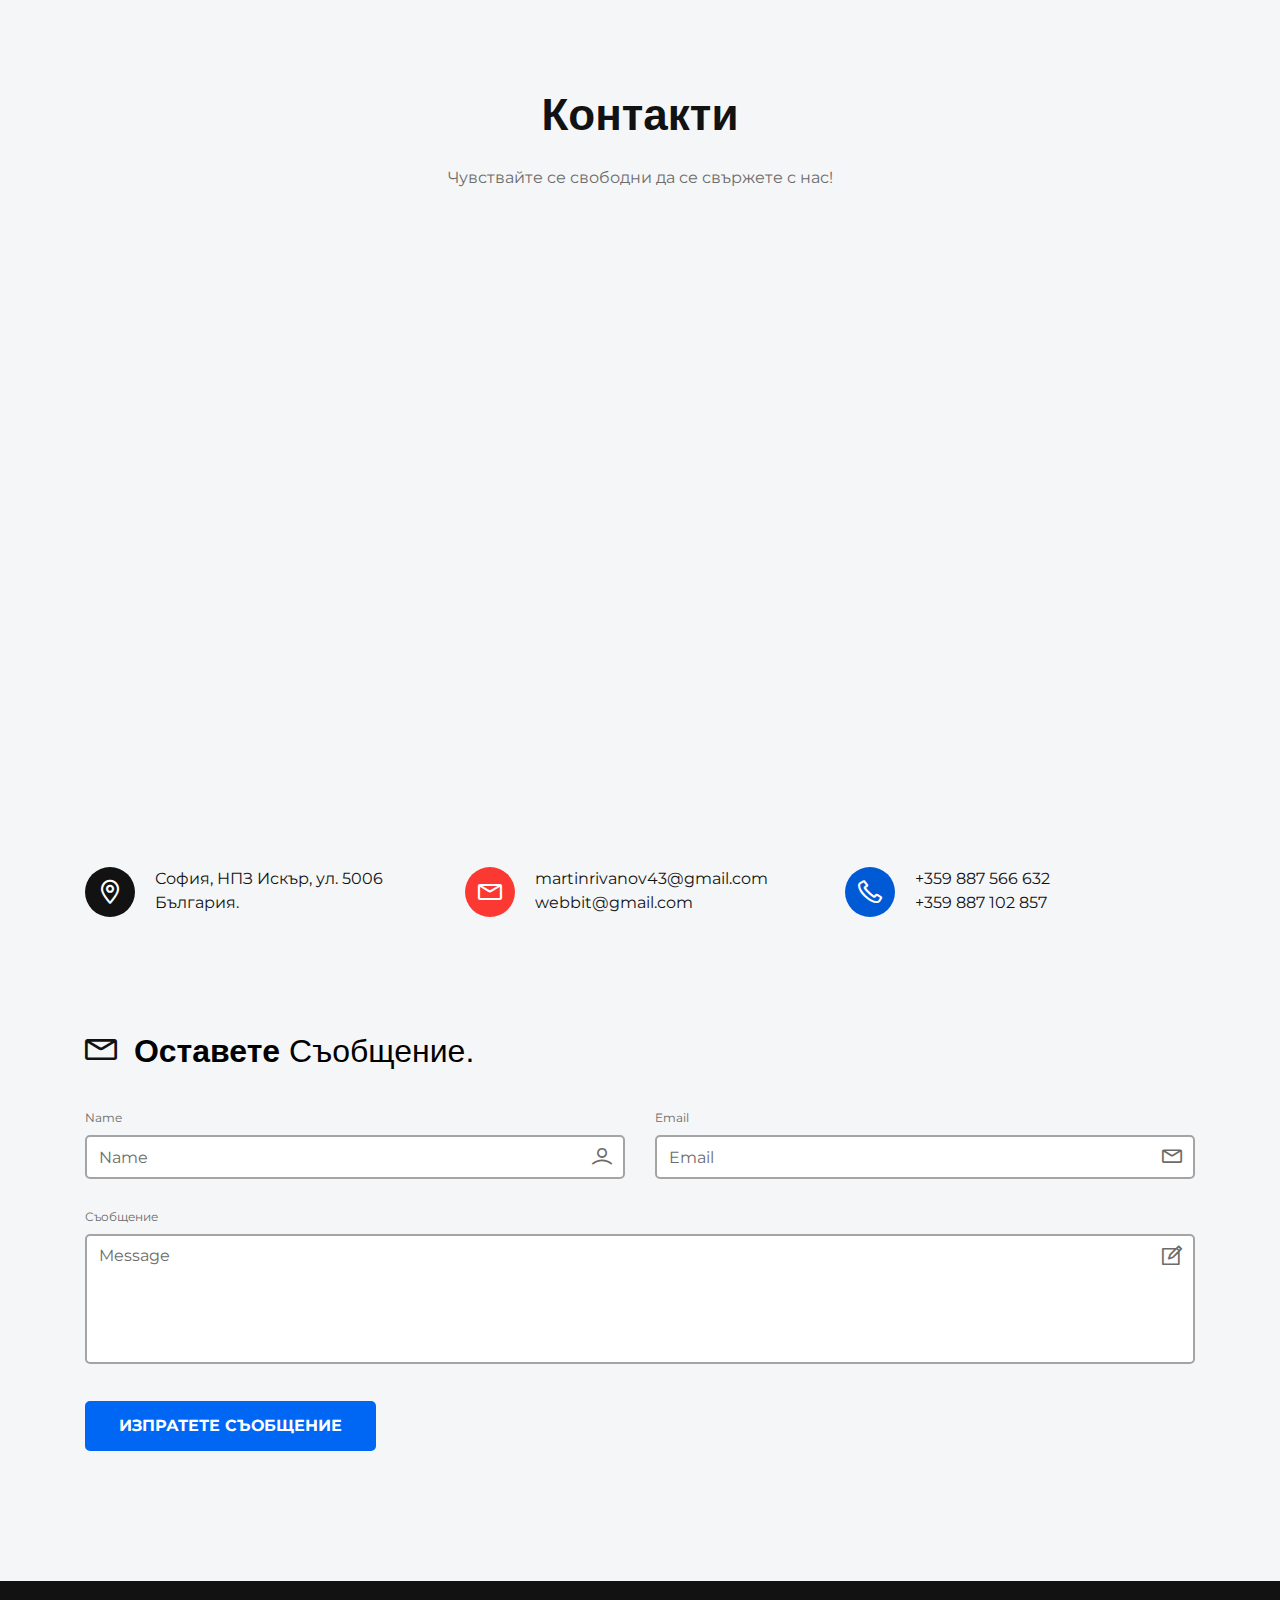
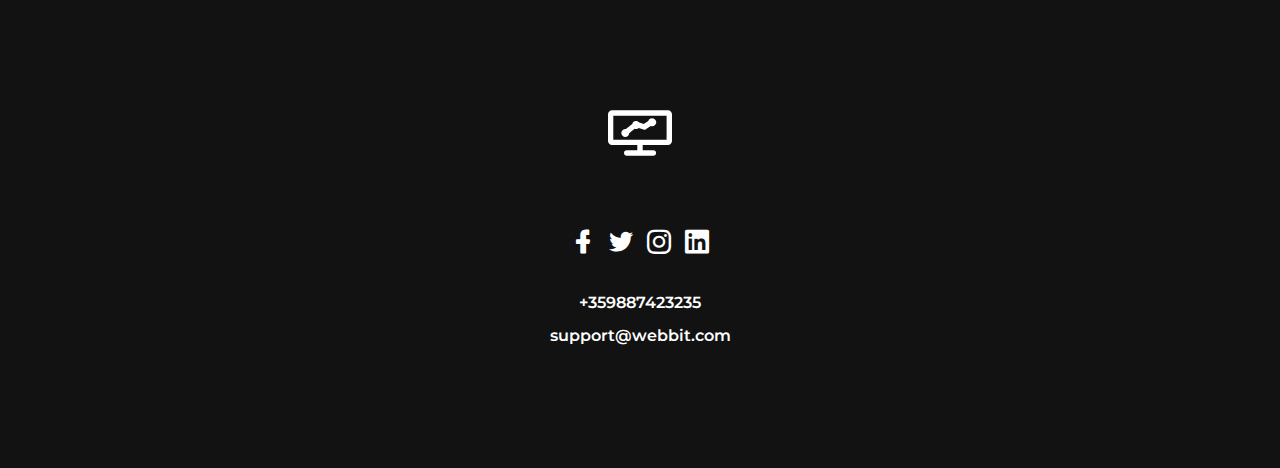
==== commit 4923dc0a: "Update index-bg.html" ====
--- a/smash-template-opl/index-bg.html
+++ b/smash-template-opl/index-bg.html
@@ -402,8 +402,8 @@
                         <div class="team-content">
                             <div class="team-social">
                                 <ul class="social">
-                                    <li><a href="https://www.facebook.com/profile.php?id=100045895674368"><i class="lni lni-facebook-filled"></i></a></li>
-                                    <li><a href="https://www.instagram.com/shtesegrumna/"><i class="lni lni-instagram"></i></a></li>
+                                    <li><a href="https://www.facebook.com/profile.php?id=100045895674368" target="_blank"><i class="lni lni-facebook-filled"></i></a></li>
+                                    <li><a href="https://www.instagram.com/shtesegrumna/" target="_blank"><i class="lni lni-instagram"></i></a></li>
                                 </ul>
                             </div>
                             <h4 class="team-name"><a href="#">Martin Ivanov</a></h4>
